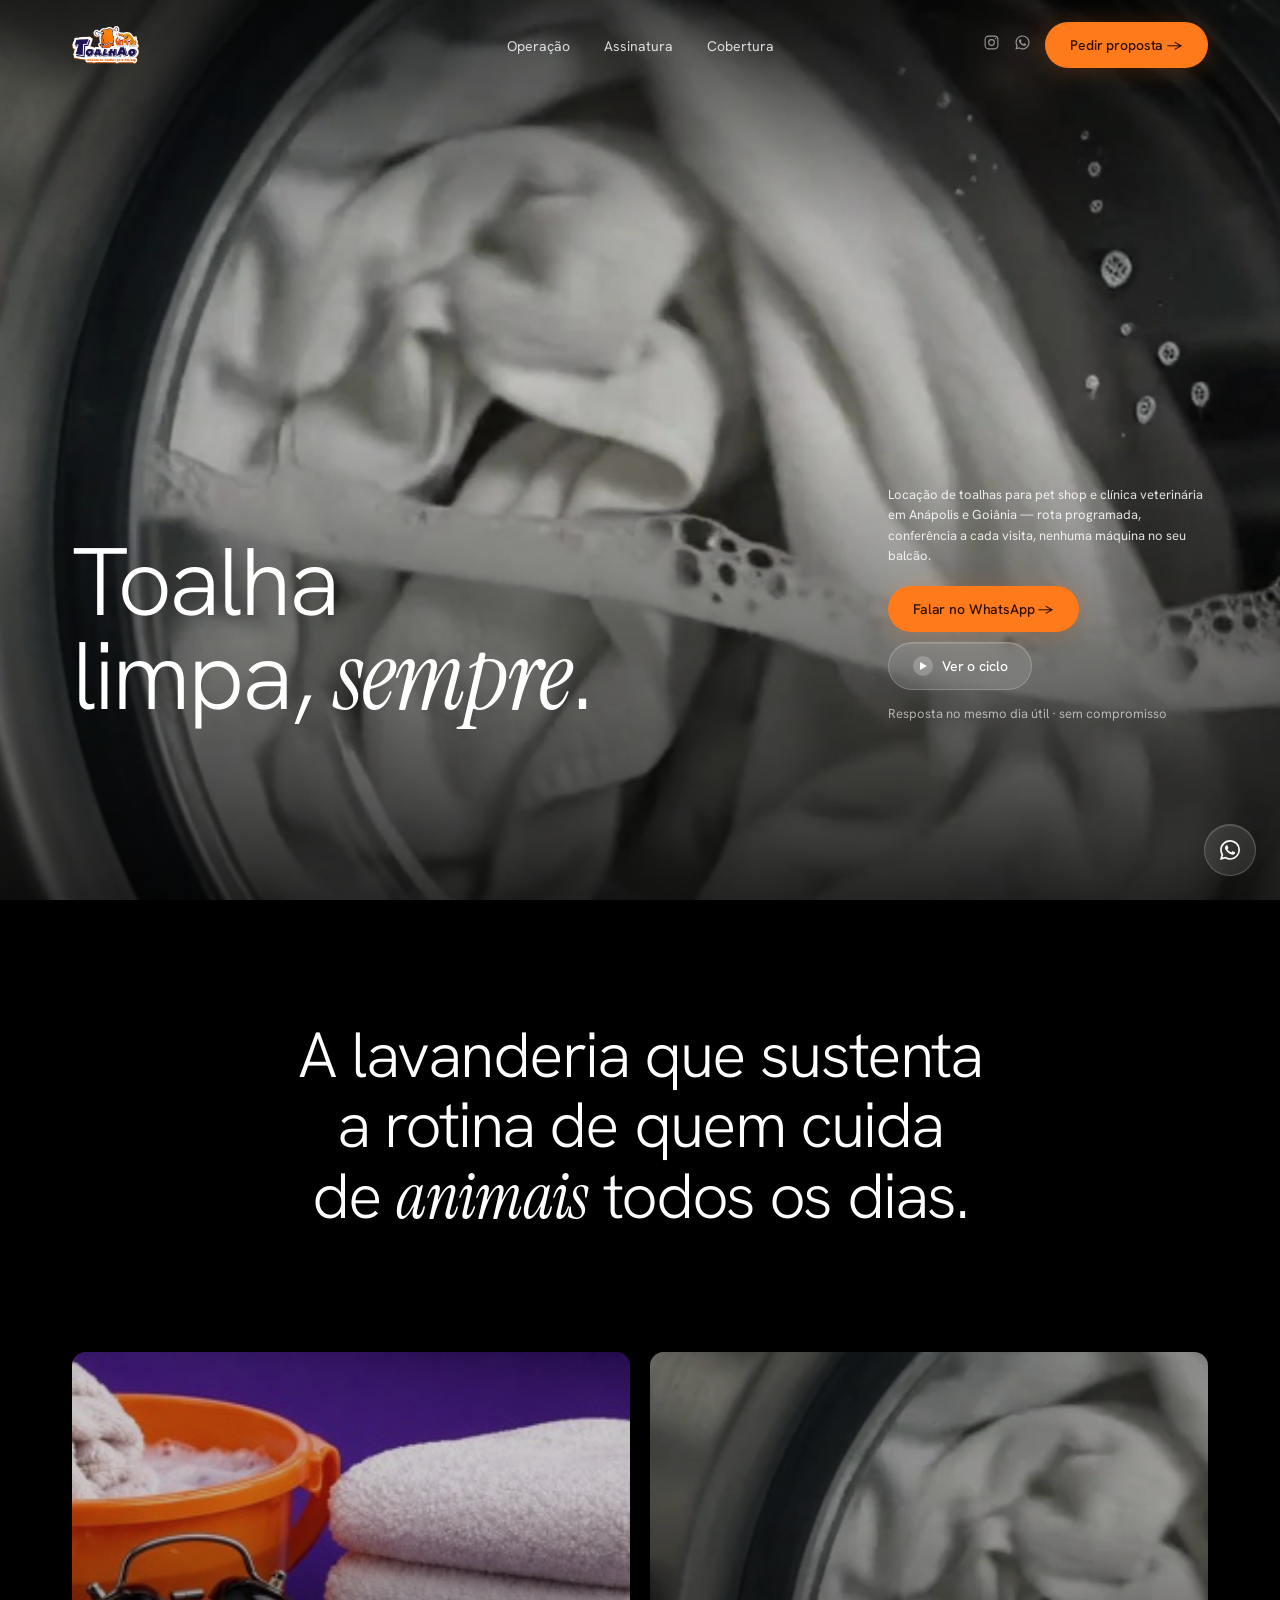
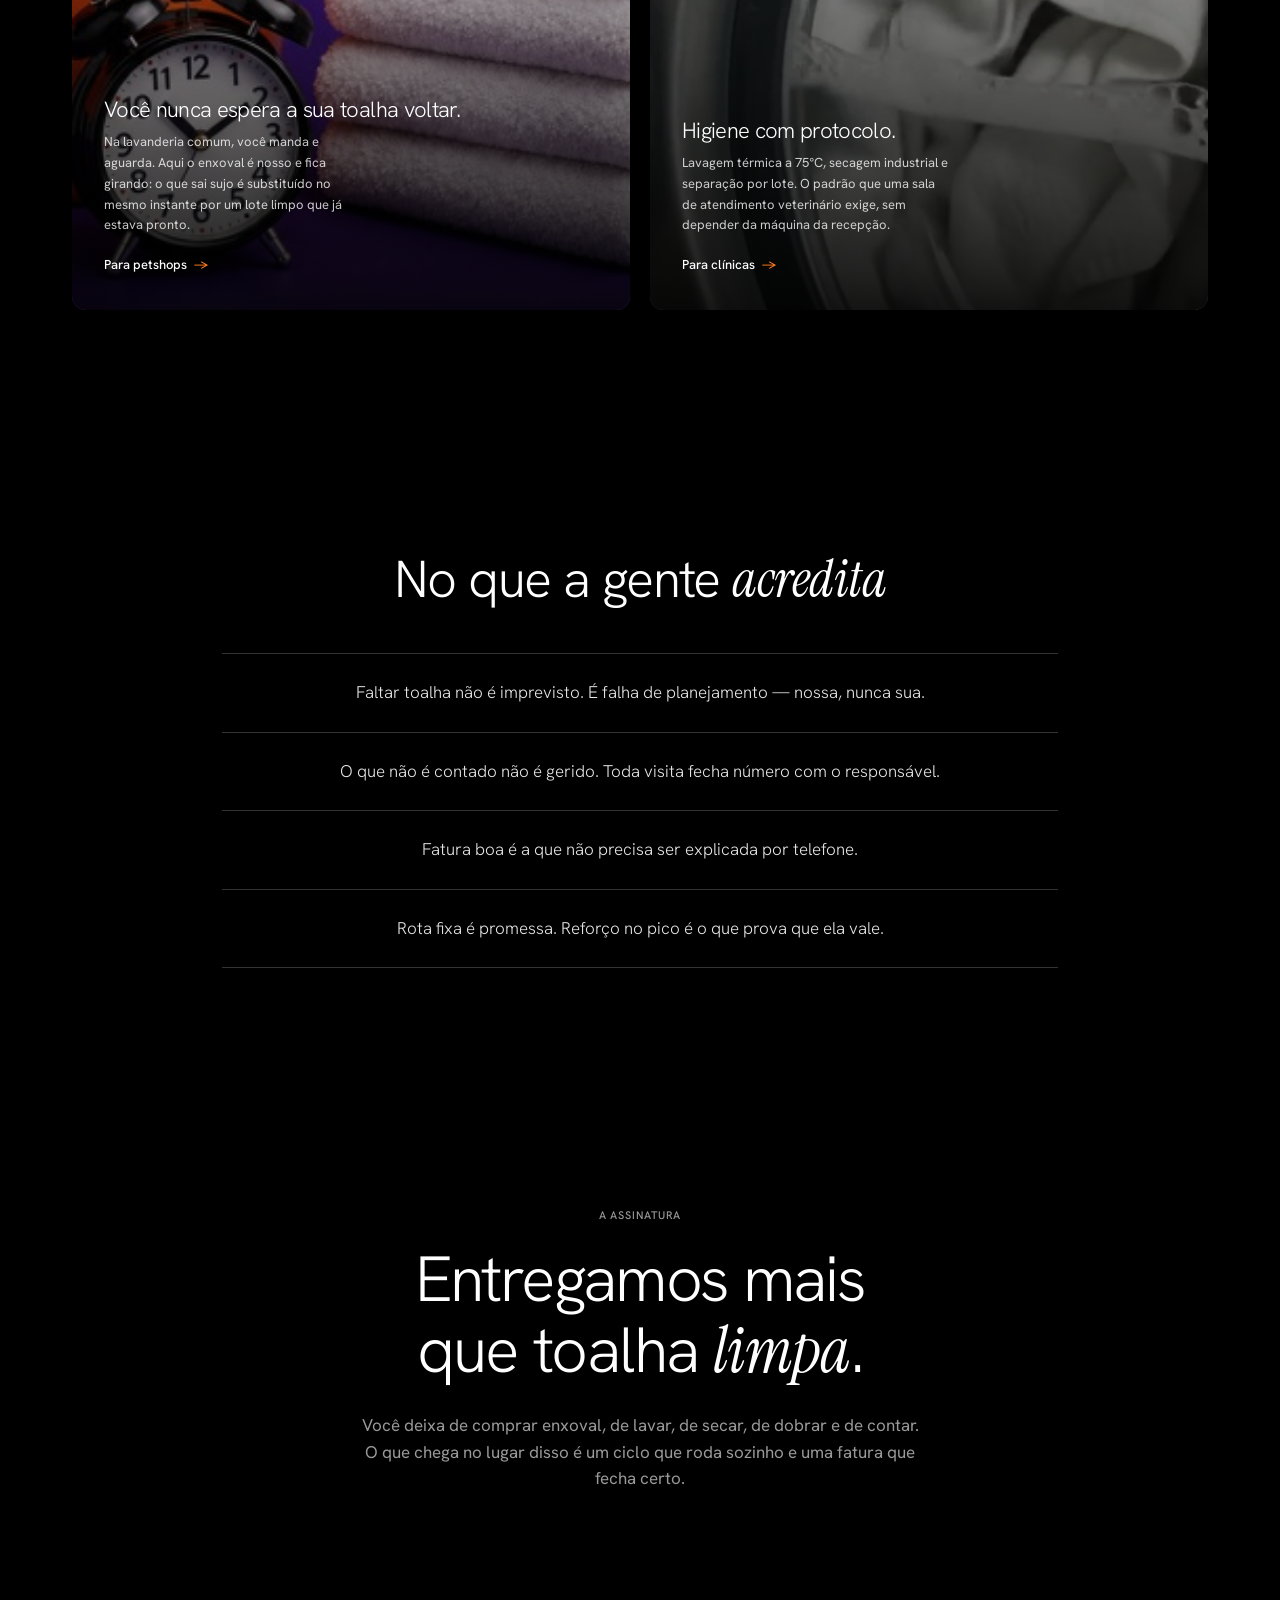
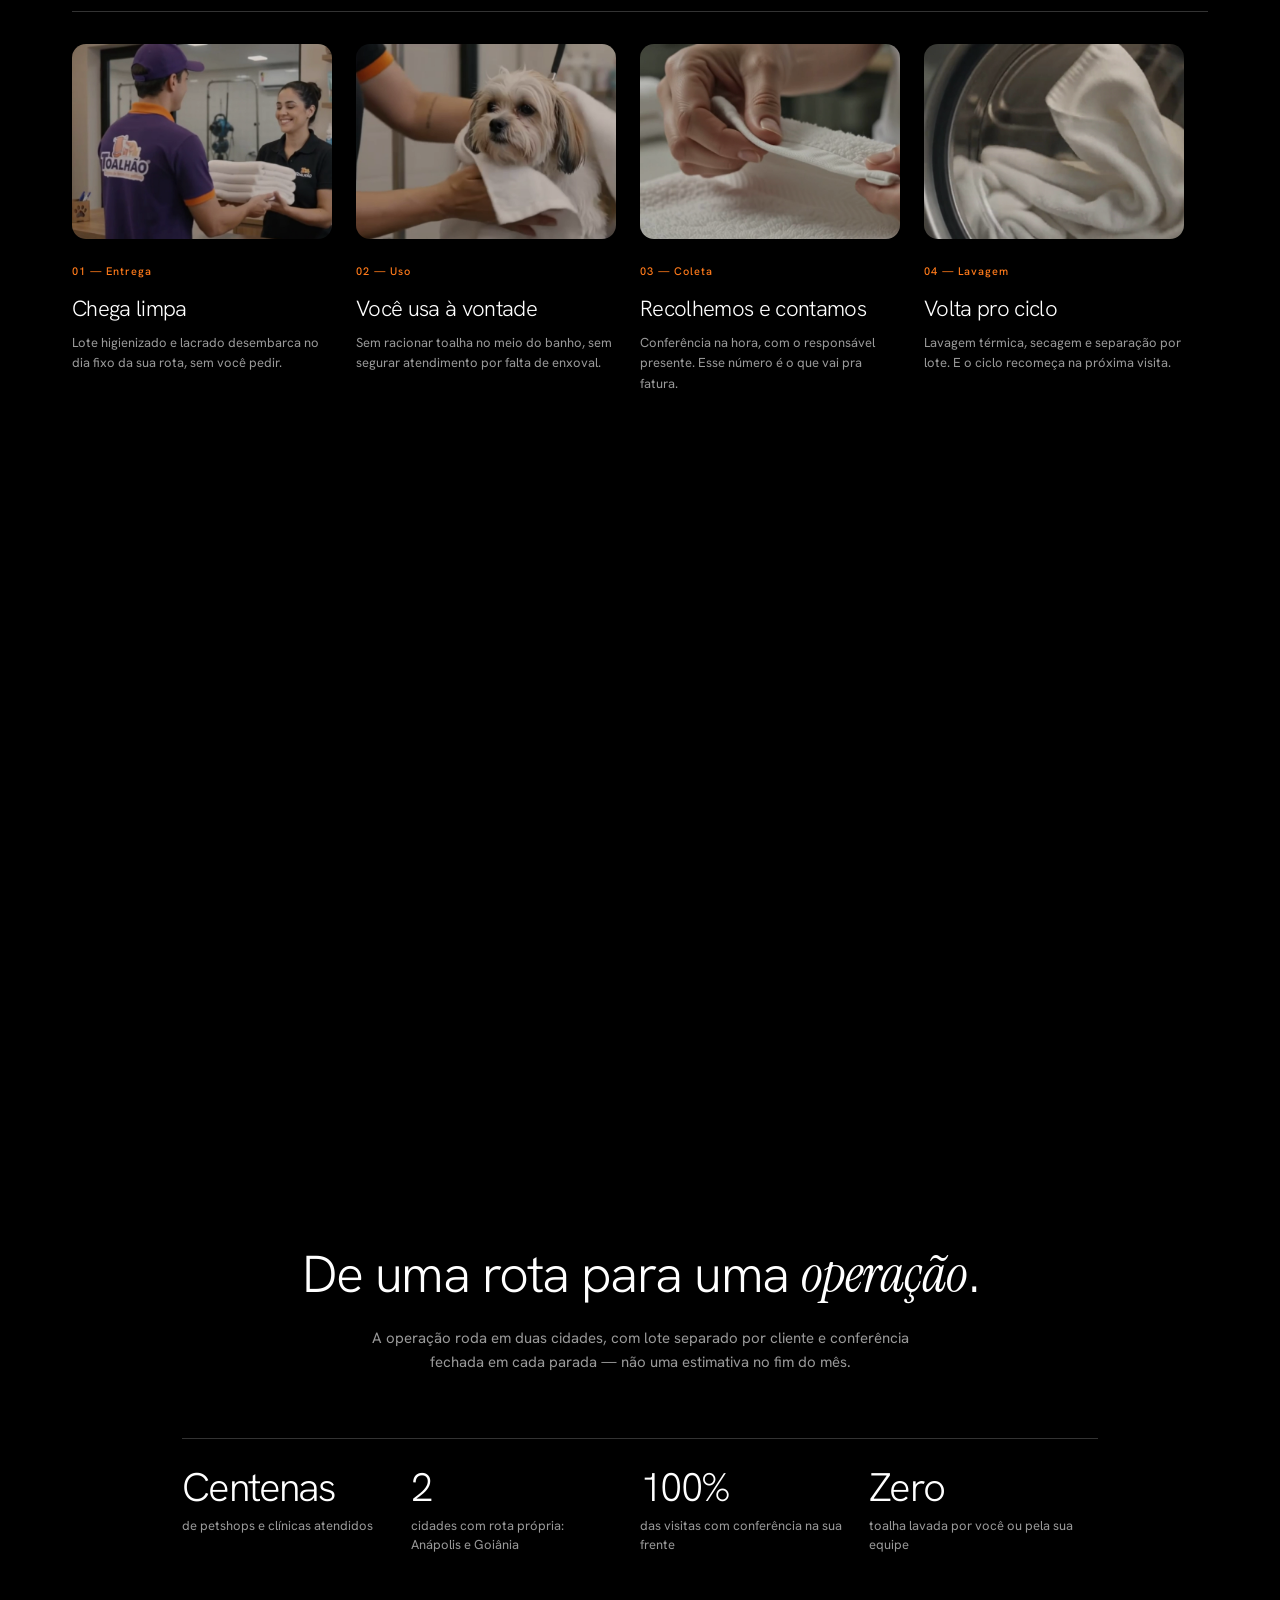
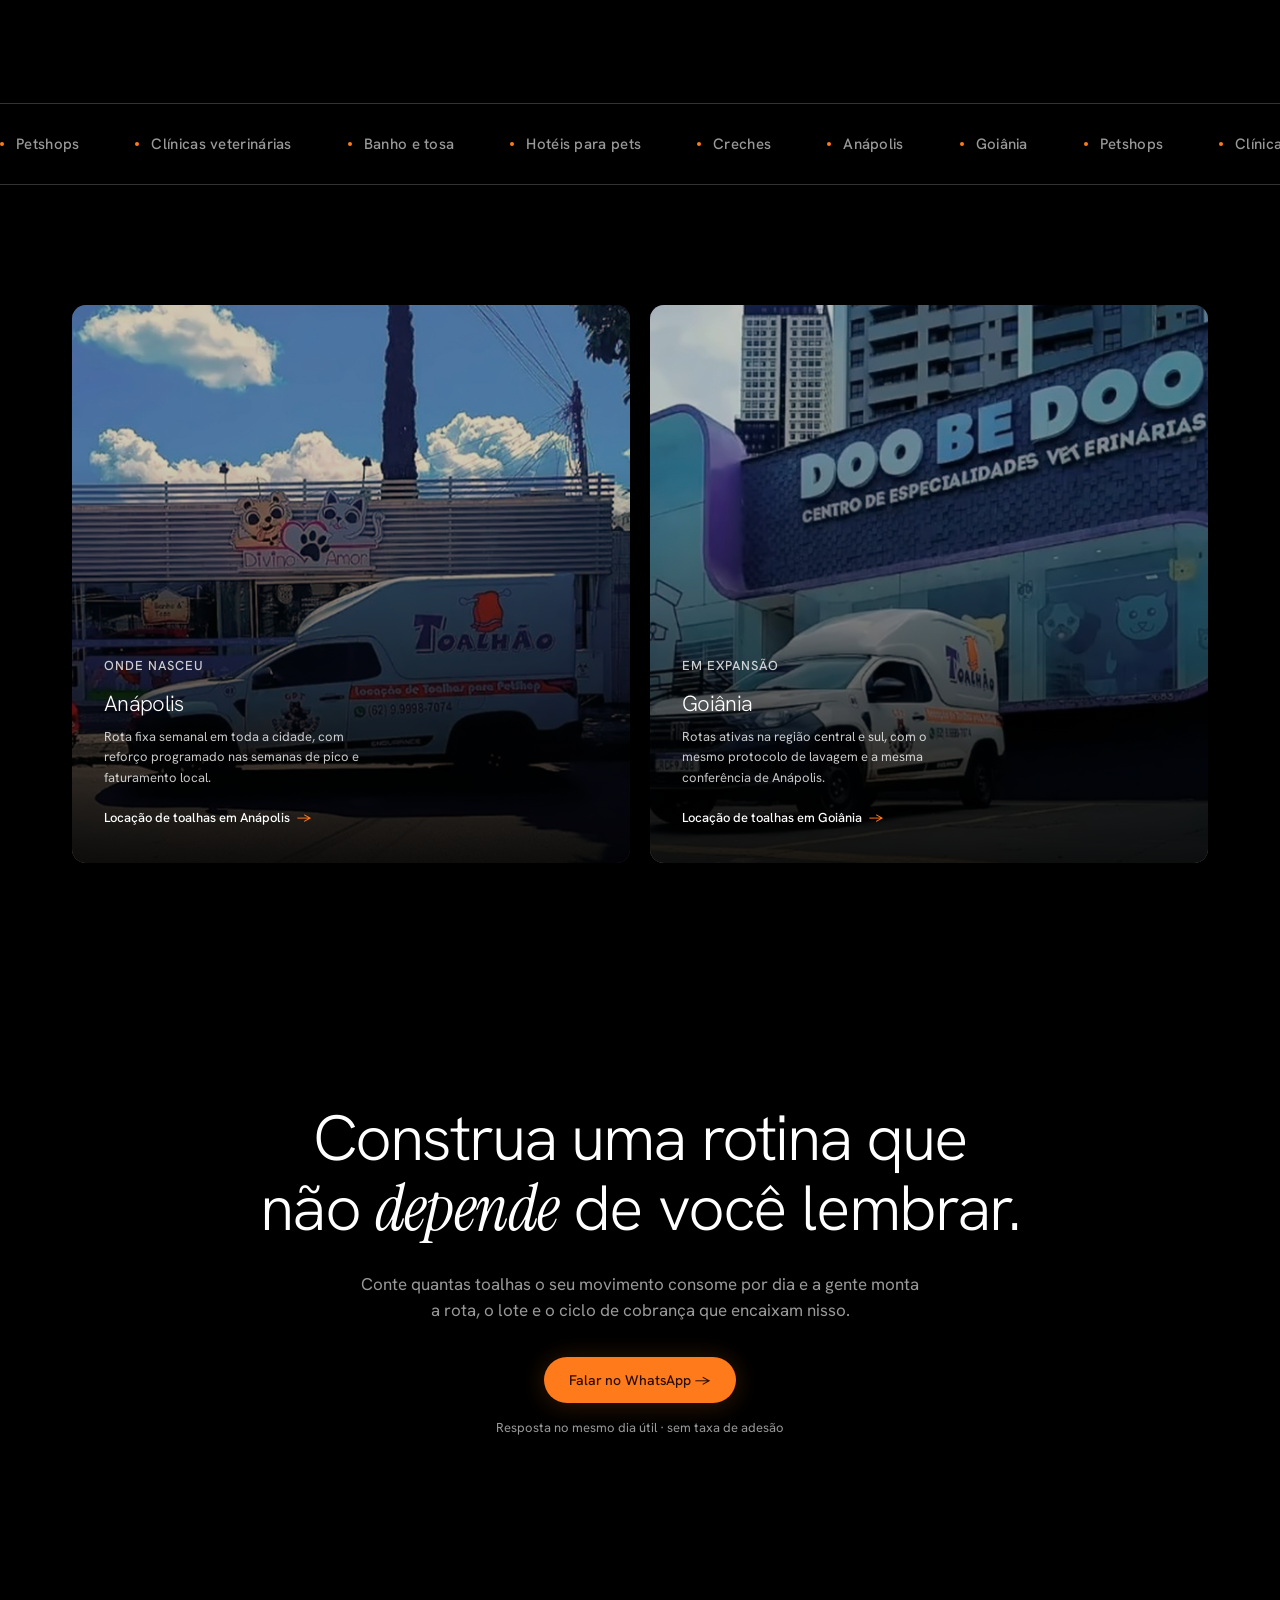
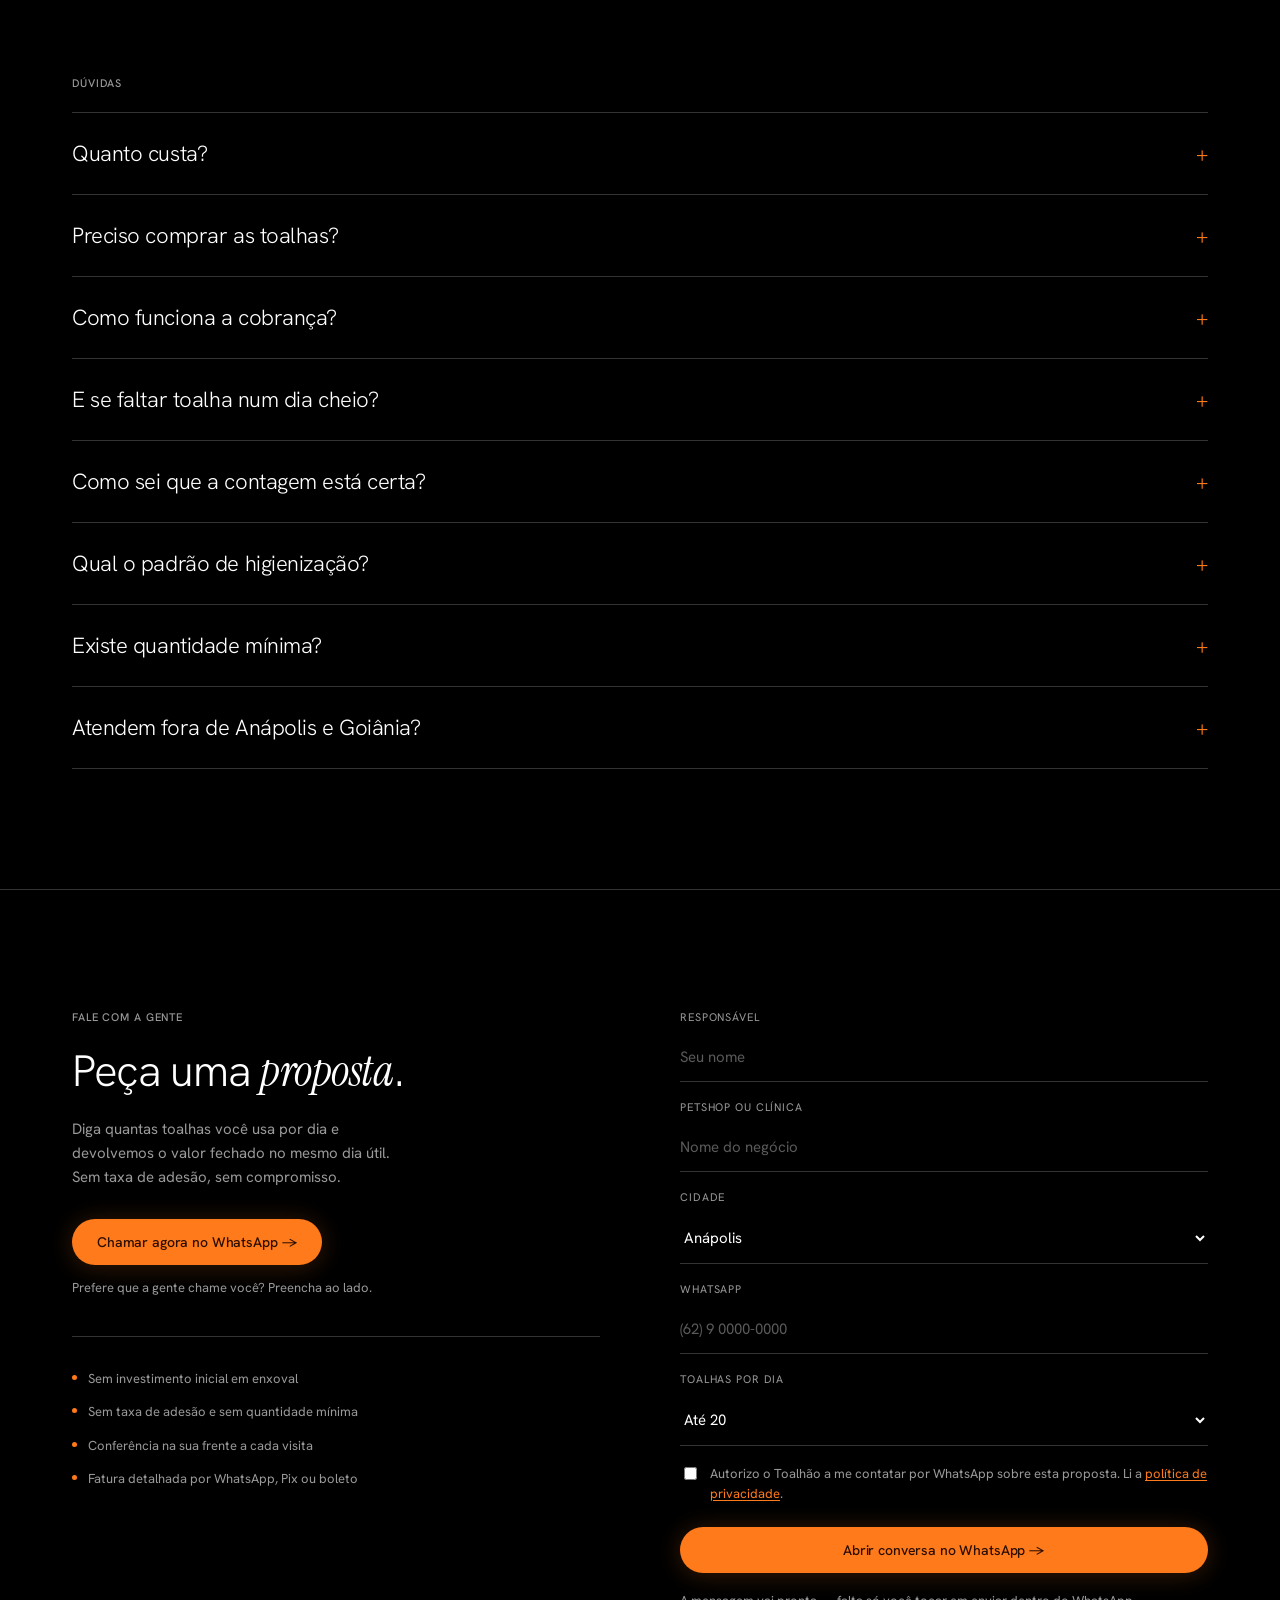
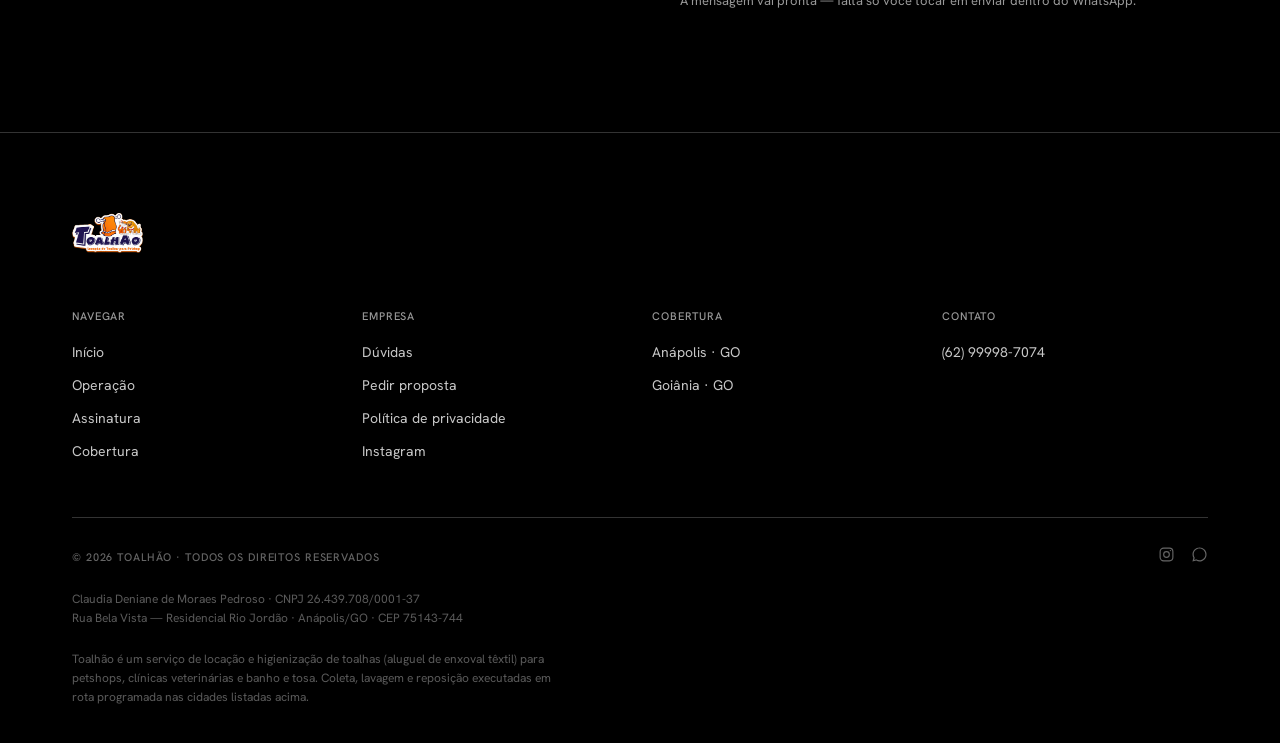
==== index.html @ ae5b0d04 "Cria a calculadora de custo de lavar toalha no próprio petshop Todo o site fala com quem já procura " ====
<!DOCTYPE html>
<html lang="pt-BR">
<head>
<meta charset="UTF-8">
<meta name="viewport" content="width=device-width, initial-scale=1, viewport-fit=cover">
<title>Locação de Toalhas para Petshop em Anápolis e Goiânia | Toalhão</title>
<meta name="description" content="Aluguel de toalhas higienizadas para petshops e clínicas veterinárias em Anápolis e Goiânia. Rota fixa, sem taxa de adesão e sem quantidade mínima.">
<link rel="canonical" href="https://www.toalhao.com/">
<meta name="robots" content="index,follow,max-image-preview:large,max-snippet:-1">
<meta name="author" content="Toalhão">

<!-- Compartilhamento (WhatsApp, Facebook, LinkedIn) -->
<meta property="og:type" content="website">
<meta property="og:site_name" content="Toalhão">
<meta property="og:locale" content="pt_BR">
<meta property="og:url" content="https://www.toalhao.com/">
<meta property="og:title" content="Locação de toalhas para petshop em Anápolis e Goiânia">
<meta property="og:description" content="Enxoval higienizado entregue em rota fixa. Sem comprar, sem lavar, sem quantidade mínima.">
<meta property="og:image" content="https://www.toalhao.com/images/og-card.jpg">
<meta property="og:image:width" content="1200">
<meta property="og:image:height" content="630">
<meta property="og:image:alt" content="Entregador do Toalhão passando um lote de toalhas limpas para a atendente de um petshop">
<meta name="twitter:card" content="summary_large_image">
<meta name="twitter:title" content="Locação de toalhas para petshop em Anápolis e Goiânia">
<meta name="twitter:description" content="Enxoval higienizado entregue em rota fixa. Sem comprar, sem lavar, sem quantidade mínima.">
<meta name="twitter:image" content="https://www.toalhao.com/images/og-card.jpg">

<!-- Ícone da aba: a toalha laranja da marca -->
<link rel="icon" href="images/favicon.ico" sizes="16x16 32x32 48x48">
<link rel="icon" href="images/favicon.svg" type="image/svg+xml">
<link rel="icon" href="images/favicon-32.png" type="image/png" sizes="32x32">
<link rel="apple-touch-icon" href="images/apple-touch-icon.png">
<meta name="theme-color" content="#000000">

<script type="application/ld+json">
{
  "@context": "https://schema.org",
  "@graph": [
    {
      "@type": "DryCleaningOrLaundry",
      "@id": "https://www.toalhao.com/#negocio",
      "name": "Toalhão",
      "legalName": "Claudia Deniane de Moraes Pedroso",
      "taxID": "26.439.708/0001-37",
      "description": "Locação de toalhas higienizadas para petshops, clínicas veterinárias e banho e tosa, com entrega e coleta em rota programada em Anápolis e Goiânia.",
      "url": "https://www.toalhao.com/",
      "logo": "https://www.toalhao.com/images/logo-badge.png",
      "image": "https://www.toalhao.com/images/og-card.jpg",
      "telephone": "+55-62-99998-7074",
      "address": {
        "@type": "PostalAddress",
        "streetAddress": "Rua Bela Vista — Residencial Rio Jordão",
        "addressLocality": "Anápolis",
        "addressRegion": "GO",
        "postalCode": "75143-744",
        "addressCountry": "BR"
      },
      "areaServed": [
        {
          "@type": "City",
          "name": "Anápolis",
          "addressRegion": "GO",
          "addressCountry": "BR"
        },
        {
          "@type": "City",
          "name": "Goiânia",
          "addressRegion": "GO",
          "addressCountry": "BR"
        }
      ],
      "sameAs": [
        "https://www.instagram.com/toalhao_toalheiro"
      ],
      "knowsLanguage": "pt-BR"
    },
    {
      "@type": "Service",
      "@id": "https://www.toalhao.com/#servico",
      "name": "Locação de toalhas para petshop e clínica veterinária",
      "alternateName": [
        "Aluguel de toalhas para pet shop",
        "Locação de enxoval para banho e tosa"
      ],
      "serviceType": "Locação e higienização de toalhas",
      "provider": {
        "@id": "https://www.toalhao.com/#negocio"
      },
      "areaServed": [
        {
          "@type": "City",
          "name": "Anápolis"
        },
        {
          "@type": "City",
          "name": "Goiânia"
        }
      ],
      "audience": {
        "@type": "BusinessAudience",
        "name": "Petshops, clínicas veterinárias, banho e tosa, hotéis e creches para pets"
      },
      "description": "O enxoval é do Toalhão. O lote limpo é entregue em rota fixa, o usado é recolhido e conferido na frente do responsável, e a lavagem é térmica a 75°C. Sem investimento em toalha, sem taxa de adesão e sem quantidade mínima."
    },
    {
      "@type": "WebPage",
      "@id": "https://www.toalhao.com/#pagina",
      "url": "https://www.toalhao.com/",
      "name": "Locação de Toalhas para Petshop em Anápolis e Goiânia | Toalhão",
      "inLanguage": "pt-BR",
      "isPartOf": {
        "@type": "WebSite",
        "@id": "https://www.toalhao.com/#site",
        "url": "https://www.toalhao.com/",
        "name": "Toalhão"
      },
      "about": {
        "@id": "https://www.toalhao.com/#servico"
      },
      "primaryImageOfPage": "https://www.toalhao.com/images/og-card.jpg"
    },
    {
      "@type": "FAQPage",
      "@id": "https://www.toalhao.com/#duvidas",
      "mainEntity": [
        {
          "@type": "Question",
          "name": "Quanto custa?",
          "acceptedAnswer": {
            "@type": "Answer",
            "text": "O preço é por toalha e varia conforme o volume e a frequência da rota — quanto maior o giro, menor o valor unitário. Não há taxa de adesão nem investimento inicial em enxoval. Mande no WhatsApp quantas toalhas você usa por dia e devolvemos o valor fechado no mesmo dia útil, sem compromisso."
          }
        },
        {
          "@type": "Question",
          "name": "Preciso comprar as toalhas?",
          "acceptedAnswer": {
            "@type": "Answer",
            "text": "Não. O enxoval é do Toalhão. Você recebe os lotes prontos e devolve os usados na visita seguinte — não há investimento inicial em toalha nem custo de reposição por desgaste."
          }
        },
        {
          "@type": "Question",
          "name": "Como funciona a cobrança?",
          "acceptedAnswer": {
            "@type": "Answer",
            "text": "A fatura chega pelo WhatsApp com o detalhamento por visita — o que entrou limpo e o que saiu sujo em cada parada — e boleto em PDF anexo. Também aceitamos Pix."
          }
        },
        {
          "@type": "Question",
          "name": "E se faltar toalha num dia cheio?",
          "acceptedAnswer": {
            "@type": "Answer",
            "text": "Você pede reforço fora do ciclo fixo pelo mesmo WhatsApp. Nas semanas de pico previsíveis — feriado, alta temporada de tosa — a gente já sobe o lote sem você precisar pedir."
          }
        },
        {
          "@type": "Question",
          "name": "Como sei que a contagem está certa?",
          "acceptedAnswer": {
            "@type": "Answer",
            "text": "A conferência é feita na sua frente, a cada visita: conta-se o que entra limpo e o que sai sujo, com o responsável presente. Esse número — não uma estimativa nossa — é o que aparece item a item na fatura."
          }
        },
        {
          "@type": "Question",
          "name": "Qual o padrão de higienização?",
          "acceptedAnswer": {
            "@type": "Answer",
            "text": "Lavagem térmica a 75°C, secagem industrial e separação por lote, sem misturar enxoval entre clientes. O processo foi montado para o risco específico de contaminação cruzada entre animais."
          }
        },
        {
          "@type": "Question",
          "name": "Existe quantidade mínima?",
          "acceptedAnswer": {
            "@type": "Answer",
            "text": "Não. A rota é dimensionada pelo seu movimento real: se você usa vinte toalhas por dia, é para vinte que ela é montada. Não há pacote mínimo para começar."
          }
        },
        {
          "@type": "Question",
          "name": "Atendem fora de Anápolis e Goiânia?",
          "acceptedAnswer": {
            "@type": "Answer",
            "text": "Hoje a rota própria cobre Anápolis e Goiânia. Para outras cidades da região, envie seus dados abaixo: avaliamos a inclusão no próximo ciclo de expansão de rota."
          }
        }
      ]
    }
  ]
}
</script>

<link rel="preconnect" href="https://fonts.googleapis.com">
<link rel="preconnect" href="https://fonts.gstatic.com" crossorigin>
<link href="https://fonts.googleapis.com/css2?family=Hanken+Grotesk:wght@300;400;500&family=Instrument+Serif:ital@1&display=swap" rel="stylesheet">
<link rel="stylesheet" href="/styles.css">
</head>
<body>

<!-- ============ HEADER ============ -->
<header id="hdr">
  <nav>
    <a class="brand" href="#top" aria-label="Toalhão, início"><img src="images/logo-badge.png" alt="Toalhão"></a>
    <ul class="nav-mid">
      <li><a href="#operacao">Operação</a></li>
      <li><a href="#assinatura">Assinatura</a></li>
      <li><a href="#cobertura">Cobertura</a></li>
    </ul>
    <div class="nav-end">
      <div class="nav-social">
        <a href="https://www.instagram.com/toalhao_toalheiro" target="_blank" rel="noopener" aria-label="Instagram">
          <svg width="17" height="17" viewBox="0 0 24 24" fill="none" stroke="currentColor" stroke-width="1.6"><rect x="3" y="3" width="18" height="18" rx="5"/><circle cx="12" cy="12" r="4"/><circle cx="17.5" cy="6.5" r="1" fill="currentColor" stroke="none"/></svg>
        </a>
        <a href="https://wa.me/5562999987074" target="_blank" rel="noopener" aria-label="WhatsApp">
          <svg width="17" height="17" viewBox="0 0 24 24" fill="currentColor"><path d="M12.04 2C6.58 2 2.13 6.45 2.13 11.91c0 1.75.46 3.39 1.26 4.81L2 22l5.4-1.42a9.87 9.87 0 0 0 4.64 1.18c5.46 0 9.9-4.45 9.9-9.91 0-2.65-1.03-5.14-2.9-7.01A9.82 9.82 0 0 0 12.04 2zm0 18.13a8.2 8.2 0 0 1-4.19-1.15l-.3-.18-3.12.82.83-3.04-.2-.31a8.19 8.19 0 0 1-1.26-4.36c0-4.54 3.7-8.24 8.26-8.24 2.2 0 4.27.86 5.83 2.42a8.18 8.18 0 0 1 2.41 5.83c0 4.55-3.7 8.21-8.25 8.21zm4.52-6.16c-.25-.12-1.47-.72-1.7-.81-.23-.08-.39-.12-.56.13-.17.25-.64.81-.78.97-.14.17-.29.19-.53.06-.25-.12-1.04-.38-1.99-1.22-.73-.66-1.23-1.46-1.37-1.71-.14-.25-.02-.38.11-.5.11-.11.25-.29.37-.43.12-.15.16-.25.25-.42.08-.17.04-.31-.02-.44-.06-.12-.56-1.35-.77-1.85-.2-.48-.41-.42-.56-.43h-.48a.93.93 0 0 0-.67.31c-.23.25-.87.85-.87 2.08 0 1.22.89 2.41 1.02 2.57.12.17 1.75 2.67 4.24 3.75.59.26 1.05.41 1.41.52.59.19 1.13.16 1.55.1.47-.07 1.47-.6 1.68-1.18.21-.58.21-1.07.15-1.18-.06-.11-.23-.17-.48-.29z"/></svg>
        </a>
      </div>
      <a class="btn btn-accent nav-cta" href="#contato">Pedir proposta →</a>
      <button class="nav-toggle" id="navToggle" aria-label="Abrir menu" aria-expanded="false">
        <svg width="18" height="18" viewBox="0 0 24 24" fill="none" stroke="currentColor" stroke-width="1.6" stroke-linecap="round"><path d="M4 8h16M4 16h16"/></svg>
      </button>
    </div>
  </nav>
  <div class="nav-sheet" id="navSheet">
    <a href="#operacao">Operação</a>
    <a href="#assinatura">Assinatura</a>
    <a href="#cobertura">Cobertura</a>
    <a href="#duvidas">Dúvidas</a>
    <a class="btn btn-accent" href="#contato">Pedir proposta →</a>
  </div>
</header>

<!-- ============ HERO ============ -->
<section class="hero" id="top">
  <!-- slots: hero (vídeo) + hero-poster (primeiro quadro) -->
  <video autoplay muted loop playsinline preload="none"
         poster="images/hero-poster.jpg" data-src="images/hero-video.mp4">
  </video>
  <div class="wrap">
    <div class="hero-row">
      <h1>Toalha limpa, <em>sempre</em>.</h1>
      <div class="hero-aside">
        <p>Locação de toalhas para pet shop e clínica veterinária em Anápolis e Goiânia — rota programada, conferência a cada visita, nenhuma máquina no seu balcão.</p>
        <div class="hero-cta">
          <a class="btn btn-accent" href="https://wa.me/5562999987074?text=Ol%C3%A1!%20Vim%20pelo%20site%20e%20quero%20saber%20quanto%20fica%20a%20assinatura%20de%20toalhas%20para%20o%20meu%20petshop." target="_blank" rel="noopener">Falar no WhatsApp →</a>
          <a class="btn btn-glass" href="#assinatura">
            <span class="play-dot"><svg width="7" height="8" viewBox="0 0 7 8" fill="currentColor"><path d="M0 0l7 4-7 4z"/></svg></span>
            Ver o ciclo
          </a>
        </div>
        <p class="hero-micro">Resposta no mesmo dia útil · sem compromisso</p>
      </div>
    </div>
  </div>
</section>

<!-- ============ STATEMENT ============ -->
<section class="statement" id="operacao">
  <div class="wrap">
    <h2>A lavanderia que sustenta a rotina de quem cuida de <em>animais</em> todos os dias.</h2>
  </div>
</section>

<!-- ============ MEDIA PAIR ============ -->
<section style="padding-top:0;">
  <div class="wrap">
    <div class="pair">
      <article class="media-card rv">
        <!-- slot: card-petshop -->
        <img loading="lazy" decoding="async" src="images/card-petshop.jpg" alt="Balde de toalhas em lavagem ao lado de um despertador e de uma pilha de toalhas limpas dobradas">
        <div class="inner">
          <h3>Você nunca espera a sua toalha voltar.</h3>
          <p>Na lavanderia comum, você manda e aguarda. Aqui o enxoval é nosso e fica girando: o que sai sujo é substituído no mesmo instante por um lote limpo que já estava pronto.</p>
          <span class="go">Para petshops <span>→</span></span>
        </div>
      </article>
      <article class="media-card rv">
        <!-- slot: card-clinica -->
        <img loading="lazy" decoding="async" src="images/card-clinica.jpg" alt="Toalhas do Toalhão em lavagem térmica na lavadora industrial">
        <div class="inner">
          <h3>Higiene com protocolo.</h3>
          <p>Lavagem térmica a 75°C, secagem industrial e separação por lote. O padrão que uma sala de atendimento veterinário exige, sem depender da máquina da recepção.</p>
          <span class="go">Para clínicas <span>→</span></span>
        </div>
      </article>
    </div>
  </div>
</section>

<!-- ============ BELIEFS ============ -->
<section class="beliefs">
  <div class="wrap">
    <h2>No que a gente <em>acredita</em></h2>
    <ul class="rv-group">
      <li class="rv">Faltar toalha não é imprevisto. É falha de planejamento — nossa, nunca sua.</li>
      <li class="rv">O que não é contado não é gerido. Toda visita fecha número com o responsável.</li>
      <li class="rv">Fatura boa é a que não precisa ser explicada por telefone.</li>
      <li class="rv">Rota fixa é promessa. Reforço no pico é o que prova que ela vale.</li>
    </ul>
  </div>
</section>

<!-- ============ VALUE DELIVERY ============ -->
<section class="statement" id="assinatura">
  <div class="wrap">
    <p class="label" style="margin-bottom:22px;">A assinatura</p>
    <h2>Entregamos mais que toalha <em>limpa</em>.</h2>
    <p class="sub">Você deixa de comprar enxoval, de lavar, de secar, de dobrar e de contar. O que chega no lugar disso é um ciclo que roda sozinho e uma fatura que fecha certo.</p>
  </div>
</section>

<section style="padding-top:0;">
  <div class="wrap">
    <div class="steps">
      <div class="step rv"><!-- slot: passo-entrega --><img class="step-img" src="images/passo-entrega.jpg" alt="Entregador do Toalhão passando o lote de toalhas limpas para a atendente do petshop" loading="lazy"><span class="n">01 — Entrega</span><h3>Chega limpa</h3><p>Lote higienizado e lacrado desembarca no dia fixo da sua rota, sem você pedir.</p></div>
      <div class="step rv"><!-- slot: passo-uso --><img class="step-img" src="images/passo-uso.jpg" alt="Cão sendo secado com toalha do Toalhão no banho e tosa" loading="lazy"><span class="n">02 — Uso</span><h3>Você usa à vontade</h3><p>Sem racionar toalha no meio do banho, sem segurar atendimento por falta de enxoval.</p></div>
      <div class="step rv"><!-- slot: passo-coleta --><img class="step-img" src="images/passo-coleta.jpg" alt="Conferência de uma toalha, peça a peça, na coleta" loading="lazy"><span class="n">03 — Coleta</span><h3>Recolhemos e contamos</h3><p>Conferência na hora, com o responsável presente. Esse número é o que vai pra fatura.</p></div>
      <div class="step rv"><!-- slot: passo-ciclo --><img class="step-img" src="images/passo-ciclo.jpg" alt="Toalha saindo da lavadora industrial após a lavagem térmica" loading="lazy"><span class="n">04 — Lavagem</span><h3>Volta pro ciclo</h3><p>Lavagem térmica, secagem e separação por lote. E o ciclo recomeça na próxima visita.</p></div>
    </div>
  </div>
</section>

<!-- ============ QUOTES ============ -->
<section>
  <div class="wrap">
    <div class="quotes">
      <!--
        Aqui ficavam dois depoimentos assinados por pessoas que não existem.
        Foram trocados por compromissos, que dizem a mesma coisa sem atribuir
        fala a ninguém. Quando houver depoimento real e autorizado, este bloco
        volta no lugar de um dos cards abaixo:

        <article class="quote-card rv">
          <blockquote>"Fala do cliente, entre aspas."</blockquote>
          <div class="quote-meta">
            <div class="quote-avatar">XX</div>
            <div>
              <b>Nome de quem autorizou</b>
              <span>Negócio · Cidade · cliente desde ANO</span>
            </div>
          </div>
        </article>
      -->
      <article class="quote-card rv">
        <blockquote>Semana de pico, feriado, campanha de vacinação: a rota ganha entrega extra. Você não vai racionar toalha no meio de um banho.</blockquote>
        <span class="quote-tag">Compromisso · Abastecimento</span>
      </article>
      <article class="quote-card rv">
        <blockquote>A contagem fecha na sua frente, a cada parada. O número que você viu é o que chega na fatura, item a item — sem estimativa e sem conta para conferir depois.</blockquote>
        <span class="quote-tag">Compromisso · Conferência</span>
      </article>
    </div>
    <div class="inline-cta rv">
      <div>
        <b>Quer saber quanto fica no seu volume?</b>
        <span>Diga quantas toalhas você usa por dia e a proposta sai no mesmo dia útil.</span>
      </div>
      <a class="btn btn-accent" href="https://wa.me/5562999987074?text=Ol%C3%A1!%20Vim%20pelo%20site.%20Gostaria%20de%20saber%20o%20valor%20da%20assinatura%20de%20toalhas%20para%20o%20meu%20volume." target="_blank" rel="noopener">Pedir valor no WhatsApp →</a>
    </div>
  </div>
</section>

<!-- ============ METRICS ============ -->
<section class="metrics">
  <div class="wrap">
    <h2>De uma rota para uma <em>operação</em>.</h2>
    <p class="sub">A operação roda em duas cidades, com lote separado por cliente e conferência fechada em cada parada — não uma estimativa no fim do mês.</p>
    <div class="metric-grid">
      <div class="metric rv"><b>Centenas</b><span>de petshops e clínicas atendidos</span></div>
      <div class="metric rv"><b>2</b><span>cidades com rota própria: Anápolis e Goiânia</span></div>
      <div class="metric rv"><b>100%</b><span>das visitas com conferência na sua frente</span></div>
      <div class="metric rv"><b>Zero</b><span>toalha lavada por você ou pela sua equipe</span></div>
    </div>
  </div>
</section>

<!-- ============ STRIP ============ -->
<div class="strip">
  <div class="strip-track">
    <span class="strip-item">Petshops</span>
    <span class="strip-item">Clínicas veterinárias</span>
    <span class="strip-item">Banho e tosa</span>
    <span class="strip-item">Hotéis para pets</span>
    <span class="strip-item">Creches</span>
    <span class="strip-item">Anápolis</span>
    <span class="strip-item">Goiânia</span>
    <span class="strip-item" aria-hidden="true">Petshops</span>
    <span class="strip-item" aria-hidden="true">Clínicas veterinárias</span>
    <span class="strip-item" aria-hidden="true">Banho e tosa</span>
    <span class="strip-item" aria-hidden="true">Hotéis para pets</span>
    <span class="strip-item" aria-hidden="true">Creches</span>
    <span class="strip-item" aria-hidden="true">Anápolis</span>
    <span class="strip-item" aria-hidden="true">Goiânia</span>
  </div>
</div>

<!-- ============ COVERAGE ============ -->
<section id="cobertura">
  <div class="wrap">
    <div class="pair">
      <article class="media-card rv">
        <!-- slot: cobertura-anapolis -->
        <img loading="lazy" decoding="async" src="images/cobertura-anapolis.jpg" alt="Veículo do Toalhão em atendimento na porta de um petshop em Anápolis">
        <div class="inner">
          <p class="label" style="margin-bottom:14px;">Onde nasceu</p>
          <h3>Anápolis</h3>
          <p>Rota fixa semanal em toda a cidade, com reforço programado nas semanas de pico e faturamento local.</p>
          <a class="go" href="/anapolis/">Locação de toalhas em Anápolis <span>→</span></a>
        </div>
      </article>
      <article class="media-card rv">
        <!-- slot: cobertura-goiania -->
        <img loading="lazy" decoding="async" src="images/cobertura-goiania.jpg" alt="Veículo do Toalhão em atendimento na porta de um centro veterinário em Goiânia">
        <div class="inner">
          <p class="label" style="margin-bottom:14px;">Em expansão</p>
          <h3>Goiânia</h3>
          <p>Rotas ativas na região central e sul, com o mesmo protocolo de lavagem e a mesma conferência de Anápolis.</p>
          <a class="go" href="/goiania/">Locação de toalhas em Goiânia <span>→</span></a>
        </div>
      </article>
    </div>
  </div>
</section>

<!-- ============ CLOSING STATEMENT ============ -->
<section class="statement">
  <div class="wrap">
    <h2>Construa uma rotina que não <em>depende</em> de você lembrar.</h2>
    <p class="sub">Conte quantas toalhas o seu movimento consome por dia e a gente monta a rota, o lote e o ciclo de cobrança que encaixam nisso.</p>
    <a class="btn btn-accent" href="https://wa.me/5562999987074?text=Ol%C3%A1!%20Vim%20pelo%20site.%20Quero%20montar%20a%20assinatura%20de%20toalhas%20para%20o%20meu%20movimento." target="_blank" rel="noopener">Falar no WhatsApp →</a>
    <p class="closing-micro">Resposta no mesmo dia útil · sem taxa de adesão</p>
  </div>
</section>

<!--
  TERMOS COMERCIAIS — confirmados pelo dono em 27/08/2026
  ------------------------------------------------------
  Confirmados como verdadeiros:
    - não há taxa de adesão
    - proposta respondida no mesmo dia útil
    - lavagem térmica a 75°C

  Corrigidos porque eu tinha escrito errado:
    - a cobrança NÃO tem ciclo semanal/quinzenal/mensal à escolha;
      a resposta do FAQ agora fala só da fatura e das formas de pagamento
    - NÃO existe quantidade mínima; a resposta foi invertida

  Removidos antes por não terem origem nenhuma: os dois depoimentos
  assinados, os números 320+ e 9 rotas, e Aparecida de Goiânia como cidade
  atendida.
-->

<!-- ============ FAQ ============ -->
<section id="duvidas">
  <div class="wrap">
    <p class="label" style="margin-bottom:22px;">Dúvidas</p>
    <div class="faq">
      <div class="faq-item"><button class="faq-q">Quanto custa?<span class="pm">+</span></button><div class="faq-a"><p>O preço é por toalha e varia conforme o volume e a frequência da rota — quanto maior o giro, menor o valor unitário. Não há taxa de adesão nem investimento inicial em enxoval. Mande no WhatsApp quantas toalhas você usa por dia e devolvemos o valor fechado no mesmo dia útil, sem compromisso. Se quiser comparar antes, dá para <a href="/quanto-custa-lavar-toalha/">calcular quanto você gasta hoje lavando por conta própria</a>.</p></div></div>
      <div class="faq-item"><button class="faq-q">Preciso comprar as toalhas?<span class="pm">+</span></button><div class="faq-a"><p>Não. O enxoval é do Toalhão. Você recebe os lotes prontos e devolve os usados na visita seguinte — não há investimento inicial em toalha nem custo de reposição por desgaste.</p></div></div>
      <div class="faq-item"><button class="faq-q">Como funciona a cobrança?<span class="pm">+</span></button><div class="faq-a"><p>A fatura chega pelo WhatsApp com o detalhamento por visita — o que entrou limpo e o que saiu sujo em cada parada — e boleto em PDF anexo. Também aceitamos Pix.</p></div></div>
      <div class="faq-item"><button class="faq-q">E se faltar toalha num dia cheio?<span class="pm">+</span></button><div class="faq-a"><p>Você pede reforço fora do ciclo fixo pelo mesmo WhatsApp. Nas semanas de pico previsíveis — feriado, alta temporada de tosa — a gente já sobe o lote sem você precisar pedir.</p></div></div>
      <div class="faq-item"><button class="faq-q">Como sei que a contagem está certa?<span class="pm">+</span></button><div class="faq-a"><p>A conferência é feita na sua frente, a cada visita: conta-se o que entra limpo e o que sai sujo, com o responsável presente. Esse número — não uma estimativa nossa — é o que aparece item a item na fatura.</p></div></div>
      <div class="faq-item"><button class="faq-q">Qual o padrão de higienização?<span class="pm">+</span></button><div class="faq-a"><p>Lavagem térmica a 75°C, secagem industrial e separação por lote, sem misturar enxoval entre clientes. O processo foi montado para o risco específico de contaminação cruzada entre animais.</p></div></div>
      <div class="faq-item"><button class="faq-q">Existe quantidade mínima?<span class="pm">+</span></button><div class="faq-a"><p>Não. A rota é dimensionada pelo seu movimento real: se você usa vinte toalhas por dia, é para vinte que ela é montada. Não há pacote mínimo para começar.</p></div></div>
      <div class="faq-item"><button class="faq-q">Atendem fora de Anápolis e Goiânia?<span class="pm">+</span></button><div class="faq-a"><p>A locação de toalhas para pet shop do Toalhão tem rota própria em Anápolis e Goiânia. Para outras cidades da região, envie seus dados abaixo: avaliamos a inclusão no próximo ciclo de expansão de rota.</p></div></div>
    </div>
  </div>
</section>

<!-- ============ CONTACT ============ -->
<section class="contact" id="contato">
  <div class="wrap contact-grid">
    <div>
      <p class="label" style="margin-bottom:22px;">Fale com a gente</p>
      <h2>Peça uma <em>proposta</em>.</h2>
      <p class="sub">Diga quantas toalhas você usa por dia e devolvemos o valor fechado no mesmo dia útil. Sem taxa de adesão, sem compromisso.</p>

      <a class="btn btn-accent contact-wa" href="https://wa.me/5562999987074?text=Ol%C3%A1!%20Vim%20pelo%20site%20e%20quero%20uma%20proposta%20da%20assinatura%20de%20toalhas." target="_blank" rel="noopener">Chamar agora no WhatsApp →</a>
      <p class="contact-alt">Prefere que a gente chame você? Preencha ao lado.</p>

      <ul class="contact-trust">
        <li>Sem investimento inicial em enxoval</li>
        <li>Sem taxa de adesão e sem quantidade mínima</li>
        <li>Conferência na sua frente a cada visita</li>
        <li>Fatura detalhada por WhatsApp, Pix ou boleto</li>
      </ul>
    </div>
    <form id="leadForm">
      <div class="field"><label for="nome">Responsável</label><input id="nome" name="nome" autocomplete="name" required placeholder="Seu nome"></div>
      <div class="field"><label for="negocio">Petshop ou clínica</label><input id="negocio" name="negocio" autocomplete="organization" required placeholder="Nome do negócio"></div>
      <div class="field"><label for="cidade">Cidade</label>
        <select id="cidade" name="cidade">
          <option>Anápolis</option>
          <option>Goiânia</option>
          <option>Outra cidade</option>
        </select>
      </div>
      <div class="field"><label for="whats">WhatsApp</label><input id="whats" name="whats" type="tel" inputmode="tel" autocomplete="tel" required placeholder="(62) 9 0000-0000"></div>
      <div class="field"><label for="volume">Toalhas por dia</label>
        <select id="volume" name="volume">
          <option value="até 20">Até 20</option>
          <option value="entre 21 e 50">21 a 50</option>
          <option value="entre 51 e 100">51 a 100</option>
          <option value="mais de 100">Mais de 100</option>
        </select>
      </div>
      <label class="consent"><input type="checkbox" id="consent" required><span>Autorizo o Toalhão a me contatar por WhatsApp sobre esta proposta. Li a <a href="privacidade.html" target="_blank" rel="noopener">política de privacidade</a>.</span></label>
      <button type="submit" class="btn btn-accent">Abrir conversa no WhatsApp →</button>
      <p class="form-note" id="formNote" aria-live="polite">A mensagem vai pronta — falta só você tocar em enviar dentro do WhatsApp.</p>
      <div id="formOut"></div>
    </form>
  </div>
</section>

<!-- ============ FOOTER ============ -->
<footer>
  <div class="wrap">
    <div class="foot-brand"><img src="images/logo-badge.png" alt="Toalhão"></div>
    <div class="foot-grid">
      <div class="foot-col">
        <h4>Navegar</h4>
        <ul>
          <li><a href="#top">Início</a></li>
          <li><a href="#operacao">Operação</a></li>
          <li><a href="#assinatura">Assinatura</a></li>
          <li><a href="#cobertura">Cobertura</a></li>
        </ul>
      </div>
      <div class="foot-col">
        <h4>Empresa</h4>
        <ul>
          <li><a href="#duvidas">Dúvidas</a></li>
          <li><a href="#contato">Pedir proposta</a></li>
          <li><a href="privacidade.html">Política de privacidade</a></li>
          <li><a href="https://www.instagram.com/toalhao_toalheiro" target="_blank" rel="noopener">Instagram</a></li>
        </ul>
      </div>
      <div class="foot-col">
        <h4>Cobertura</h4>
        <ul>
          <li><a href="/anapolis/">Anápolis · GO</a></li>
          <li><a href="/goiania/">Goiânia · GO</a></li>
        </ul>
      </div>
      <div class="foot-col">
        <h4>Contato</h4>
        <ul>
          <li><a href="https://wa.me/5562999987074" target="_blank" rel="noopener">(62) 99998-7074</a></li>
        </ul>
      </div>
    </div>
    <div class="foot-bottom">
      <span class="label">© 2026 Toalhão · Todos os direitos reservados</span>
      <div class="foot-social">
        <a href="https://www.instagram.com/toalhao_toalheiro" target="_blank" rel="noopener" aria-label="Instagram">
          <svg width="17" height="17" viewBox="0 0 24 24" fill="none" stroke="currentColor" stroke-width="1.6"><rect x="3" y="3" width="18" height="18" rx="5"/><circle cx="12" cy="12" r="4"/><circle cx="17.5" cy="6.5" r="1" fill="currentColor" stroke="none"/></svg>
        </a>
        <a href="https://wa.me/5562999987074" target="_blank" rel="noopener" aria-label="WhatsApp">
          <svg width="17" height="17" viewBox="0 0 24 24" fill="currentColor"><path d="M12.04 2C6.58 2 2.13 6.45 2.13 11.91c0 1.75.46 3.39 1.26 4.81L2 22l5.4-1.42a9.87 9.87 0 0 0 4.64 1.18c5.46 0 9.9-4.45 9.9-9.91 0-2.65-1.03-5.14-2.9-7.01A9.82 9.82 0 0 0 12.04 2zm0 18.13a8.2 8.2 0 0 1-4.19-1.15l-.3-.18-3.12.82.83-3.04-.2-.31a8.19 8.19 0 0 1-1.26-4.36c0-4.54 3.7-8.24 8.26-8.24 2.2 0 4.27.86 5.83 2.42a8.18 8.18 0 0 1 2.41 5.83c0 4.55-3.7 8.21-8.25 8.21z"/></svg>
        </a>
      </div>
    </div>
    <p class="foot-legal foot-id">
      Claudia Deniane de Moraes Pedroso · CNPJ 26.439.708/0001-37<br>
      Rua Bela Vista — Residencial Rio Jordão · Anápolis/GO · CEP 75143-744
    </p>
    <p class="foot-legal">Toalhão é um serviço de locação e higienização de toalhas (aluguel de enxoval têxtil) para petshops, clínicas veterinárias e banho e tosa. Coleta, lavagem e reposição executadas em rota programada nas cidades listadas acima.</p>
  </div>
</footer>

<a class="fab" href="https://wa.me/5562999987074" target="_blank" rel="noopener" aria-label="Falar no WhatsApp">
  <svg width="24" height="24" viewBox="0 0 24 24" fill="currentColor"><path d="M12.04 2C6.58 2 2.13 6.45 2.13 11.91c0 1.75.46 3.39 1.26 4.81L2 22l5.4-1.42a9.87 9.87 0 0 0 4.64 1.18c5.46 0 9.9-4.45 9.9-9.91 0-2.65-1.03-5.14-2.9-7.01A9.82 9.82 0 0 0 12.04 2zm0 18.13a8.2 8.2 0 0 1-4.19-1.15l-.3-.18-3.12.82.83-3.04-.2-.31a8.19 8.19 0 0 1-1.26-4.36c0-4.54 3.7-8.24 8.26-8.24 2.2 0 4.27.86 5.83 2.42a8.18 8.18 0 0 1 2.41 5.83c0 4.55-3.7 8.21-8.25 8.21zm4.52-6.16c-.25-.12-1.47-.72-1.7-.81-.23-.08-.39-.12-.56.13-.17.25-.64.81-.78.97-.14.17-.29.19-.53.06-.25-.12-1.04-.38-1.99-1.22-.73-.66-1.23-1.46-1.37-1.71-.14-.25-.02-.38.11-.5.11-.11.25-.29.37-.43.12-.15.16-.25.25-.42.08-.17.04-.31-.02-.44-.06-.12-.56-1.35-.77-1.85-.2-.48-.41-.42-.56-.43h-.48a.93.93 0 0 0-.67.31c-.23.25-.87.85-.87 2.08 0 1.22.89 2.41 1.02 2.57.12.17 1.75 2.67 4.24 3.75.59.26 1.05.41 1.41.52.59.19 1.13.16 1.55.1.47-.07 1.47-.6 1.68-1.18.21-.58.21-1.07.15-1.18-.06-.11-.23-.17-.48-.29z"/></svg>
</a>

<script>
  /* header solidifies on scroll */
  (function(){
    var h = document.getElementById('hdr');
    function s(){ h.classList.toggle('solid', window.scrollY > 20); }
    window.addEventListener('scroll', s, {passive:true}); s();
  })();

  /* mobile sheet */
  (function(){
    var t = document.getElementById('navToggle'), s = document.getElementById('navSheet');
    if(!t || !s) return;
    t.addEventListener('click', function(){
      var open = s.classList.toggle('open');
      t.setAttribute('aria-expanded', String(open));
    });
    s.querySelectorAll('a').forEach(function(a){
      a.addEventListener('click', function(){
        s.classList.remove('open');
        t.setAttribute('aria-expanded','false');
      });
    });
  })();

  /* scroll reveal */
  (function(){
    var els = document.querySelectorAll('.rv, .statement h2, .statement p.sub, .beliefs h2, .metrics h2, .metrics p.sub, .contact h2, .contact p.sub, .faq-item');
    els.forEach(function(e){ e.classList.add('rv'); });
    if(!('IntersectionObserver' in window)){
      els.forEach(function(e){ e.classList.add('in'); }); return;
    }
    var io = new IntersectionObserver(function(entries){
      entries.forEach(function(en){
        if(en.isIntersecting){ en.target.classList.add('in'); io.unobserve(en.target); }
      });
    }, {threshold:.06, rootMargin:'0px 0px -40px 0px'});
    els.forEach(function(e){ io.observe(e); });
  })();

  /* FAQ accordion */
  document.querySelectorAll('.faq-item').forEach(function(item, i){
    var q = item.querySelector('.faq-q'), a = item.querySelector('.faq-a');
    a.id = 'faq-' + i;
    q.setAttribute('aria-expanded','false');
    q.setAttribute('aria-controls', a.id);
    q.addEventListener('click', function(){
      var open = item.classList.contains('open');
      document.querySelectorAll('.faq-item.open').forEach(function(o){
        o.classList.remove('open');
        o.querySelector('.faq-a').style.maxHeight = null;
        o.querySelector('.faq-q').setAttribute('aria-expanded','false');
      });
      if(!open){
        item.classList.add('open');
        a.style.maxHeight = a.scrollHeight + 'px';
        q.setAttribute('aria-expanded','true');
      }
    });
  });

  /* Vídeo do topo: 6,7 MB. Em tela pequena ou conexão econômica ele não é
     baixado — fica o pôster, que tem 100 KB. É a diferença entre 8 MB e 1,5 MB
     no celular do dono do petshop. Para voltar a carregar sempre, troque a
     condição abaixo por "true". */
  (function(){
    var v = document.querySelector('.hero video');
    if(!v || !v.dataset.src) return;
    var c = navigator.connection || {};
    var econo = c.saveData === true || /(^|-)2g$/.test(c.effectiveType || '');
    var telaGrande = window.matchMedia('(min-width:900px)').matches;
    if(!telaGrande || econo){
      // sem vídeo, o pôster é o herói: usa um quadro mais forte que o primeiro
      v.poster = 'images/hero-poster-mobile.jpg';
      return;
    }
    var s = document.createElement('source');
    s.src = v.dataset.src; s.type = 'video/mp4';
    v.appendChild(s);
    v.load();
    var t = v.play(); if(t && t.catch) t.catch(function(){});
  })();

  /* lead form -> WhatsApp, with honest status + real fallback link */
  document.getElementById('leadForm').addEventListener('submit', function(e){
    e.preventDefault();
    var nome = document.getElementById('nome').value,
        negocio = document.getElementById('negocio').value,
        cidade = document.getElementById('cidade').value,
        whats = document.getElementById('whats').value,
        volume = document.getElementById('volume').value;
    var msg = 'Olá! Sou ' + nome + ', responsável por ' + negocio + ' em ' + cidade +
              '. Meu WhatsApp é ' + whats + '. Usamos ' + volume +
              ' toalhas por dia. Gostaria de uma proposta do Toalhão.';
    var url = 'https://wa.me/5562999987074?text=' + encodeURIComponent(msg);
    var opened = window.open(url, '_blank');
    var note = document.getElementById('formNote'), out = document.getElementById('formOut');
    note.textContent = opened
      ? 'Abrimos a conversa no WhatsApp — confira a mensagem e toque em enviar por lá para concluir.'
      : 'Não conseguimos abrir o WhatsApp automaticamente. Use o link abaixo.';
    out.textContent = '';
    out.style.display = 'block';
    var a = document.createElement('a');
    a.href = url; a.target = '_blank'; a.rel = 'noopener';
    a.textContent = 'Abrir conversa no WhatsApp';
    out.append('Link direto: ', a);
  });
</script>

</body>
</html>
---- styles.css ----
:root{
    /* Sequel palette, with Toalhão orange in place of Sequel's Lamp Cream accent */
    --void:#000000;
    --charcoal:#202020;
    --graphite:#333333;
    --white:#ffffff;
    --smoke:#999999;
    --accent:#FF7A1A;
    --accent-ink:#2B0E00;

    --font-sans:'Hanken Grotesk',-apple-system,BlinkMacSystemFont,'Segoe UI',sans-serif;
    --font-serif:'Instrument Serif',Georgia,serif;

    --label:11px;
    --small:13px;
    --body:15px;
    --lede:17px;
    --h3:22px;
    --h2:44px;
    --h2-lg:64px;
    --h1:60px;
    --h1-lg:96px;

    --gutter:32px;
    --maxw:1200px;
  }

  *{box-sizing:border-box;}
  html{scroll-behavior:smooth;background:var(--void);}
  body{
    margin:0;
    background:var(--void);
    color:var(--white);
    font-family:var(--font-sans);
    font-weight:400;
    -webkit-font-smoothing:antialiased;
    -moz-osx-font-smoothing:grayscale;
  }
  p{margin:0;}
  a{color:inherit;text-decoration:none;}
  img{max-width:100%;display:block;}
  h1,h2,h3{margin:0;font-weight:300;letter-spacing:-.03em;text-wrap:balance;}
  em{font-family:var(--font-serif);font-style:italic;font-weight:400;letter-spacing:-.01em;}

  .wrap{max-width:var(--maxw);margin:0 auto;padding:0 var(--gutter);}
  section{padding:120px 0;}
  @media(max-width:760px){
    :root{--gutter:20px;--h1:38px;--h2:30px;--h3:19px;--lede:16px;}
    section{padding:88px 0;}
  }

  /* ---------- LABEL (uppercase, tracked) ---------- */
  .label{
    font-size:var(--label);font-weight:500;letter-spacing:.08em;
    text-transform:uppercase;color:var(--smoke);
  }

  /* ---------- BUTTONS — pill, 9999px ---------- */
  .btn{
    display:inline-flex;align-items:center;gap:9px;
    padding:13px 24px;border-radius:9999px;
    font-family:var(--font-sans);font-size:14px;font-weight:500;letter-spacing:-.01em;
    border:1px solid transparent;cursor:pointer;
    transition:background .2s ease,border-color .2s ease,color .2s ease,opacity .2s ease;
  }
  .btn-accent{background:var(--accent);color:var(--accent-ink);box-shadow:0 2px 24px rgba(255,122,26,.22);}
  .btn-accent:hover{background:#ff8f3d;}
  .btn-glass{
    background:rgba(255,255,255,.1);color:var(--white);
    border-color:rgba(255,255,255,.2);backdrop-filter:blur(14px);
    box-shadow:inset 0 1px 0 rgba(255,255,255,.14);
  }
  .btn-glass:hover{background:rgba(255,255,255,.16);}
  .btn-ghost{background:transparent;color:var(--white);border-color:var(--graphite);}
  .btn-ghost:hover{border-color:var(--smoke);}

  /* ---------- HEADER ---------- */
  header{
    position:fixed;top:0;left:0;right:0;z-index:60;
    transition:background .3s ease,border-color .3s ease;
    border-bottom:1px solid transparent;
  }
  header.solid{background:rgba(0,0,0,.72);backdrop-filter:blur(16px);border-bottom-color:var(--graphite);}
  nav{
    max-width:var(--maxw);margin:0 auto;padding:22px var(--gutter);
    display:grid;grid-template-columns:1fr auto;align-items:center;gap:24px;
  }
  @media(min-width:900px){nav{grid-template-columns:1fr auto 1fr;}}
  .brand img{height:38px;width:auto;}
  .nav-mid{display:none;justify-content:center;gap:34px;list-style:none;margin:0;padding:0;}
  @media(min-width:900px){.nav-mid{display:flex;}}
  .nav-mid a{font-size:14px;font-weight:400;color:rgba(255,255,255,.82);transition:color .2s;}
  .nav-mid a:hover{color:var(--white);}
  .nav-end{display:flex;align-items:center;justify-content:flex-end;gap:14px;}
  .nav-social{display:none;align-items:center;gap:14px;}
  @media(min-width:900px){.nav-social{display:flex;}}
  .nav-social a{color:rgba(255,255,255,.55);transition:color .2s;}
  .nav-social a:hover{color:var(--white);}
  .nav-cta{display:none;}
  @media(min-width:900px){.nav-cta{display:inline-flex;}}
  .nav-toggle{
    display:inline-flex;align-items:center;justify-content:center;
    width:40px;height:40px;padding:0;border-radius:9999px;cursor:pointer;
    background:rgba(255,255,255,.08);border:1px solid rgba(255,255,255,.18);color:var(--white);
  }
  @media(min-width:900px){.nav-toggle{display:none;}}
  .nav-sheet{
    max-height:0;overflow:hidden;background:var(--void);
    border-top:1px solid transparent;transition:max-height .35s ease,border-color .35s ease;
  }
  .nav-sheet.open{max-height:360px;border-top-color:var(--graphite);}
  .nav-sheet a{display:block;padding:15px var(--gutter);font-size:16px;color:rgba(255,255,255,.85);}
  .nav-sheet a:hover{background:var(--charcoal);}
  .nav-sheet .btn{margin:10px var(--gutter) 20px;justify-content:center;}
  @media(min-width:900px){.nav-sheet{display:none;}}

  /* ---------- HERO — full-bleed film, text bottom-left, copy bottom-right ---------- */
  .hero{
    position:relative;min-height:100vh;min-height:100svh;
    display:flex;align-items:flex-end;overflow:hidden;background:var(--void);
  }
  .hero video{
    position:absolute;inset:0;width:100%;height:100%;
    object-fit:cover;object-position:center;
    filter:saturate(.88) contrast(1.06) brightness(.92);
  }
  .hero::after{
    content:"";position:absolute;inset:0;
    background:
      linear-gradient(to top, rgba(0,0,0,.78) 0%, rgba(0,0,0,.34) 26%, rgba(0,0,0,0) 52%),
      linear-gradient(to bottom, rgba(0,0,0,.55) 0%, rgba(0,0,0,0) 26%);
  }
  .hero .wrap{position:relative;z-index:2;width:100%;padding-bottom:56px;}
  .hero-row{display:flex;align-items:flex-end;justify-content:space-between;gap:48px;flex-wrap:wrap;}
  .hero h1{
    font-size:var(--h1);line-height:.98;color:var(--white);
    max-width:12ch;
  }
  @media(min-width:900px){.hero h1{font-size:var(--h1-lg);}}
  .hero-aside{max-width:320px;display:flex;flex-direction:column;align-items:flex-start;gap:20px;}
  .hero-aside p{font-size:var(--small);line-height:1.55;color:rgba(255,255,255,.86);}
  @media(max-width:899px){.hero-aside{max-width:100%;}}
  .play-dot{
    width:20px;height:20px;border-radius:9999px;background:rgba(255,255,255,.22);
    display:inline-flex;align-items:center;justify-content:center;flex:none;
  }
  .hero-cta{display:flex;flex-wrap:wrap;gap:10px;}
  .hero-micro{font-size:12px;color:rgba(255,255,255,.6)!important;margin-top:-6px;}

  /* ---------- STATEMENT — single centered line ---------- */
  .statement{text-align:center;}
  .statement .wrap{max-width:960px;}
  .statement h2{font-size:var(--h2);line-height:1.1;}
  @media(min-width:900px){.statement h2{font-size:var(--h2-lg);}}
  .statement p.sub{
    margin:26px auto 0;max-width:560px;
    font-size:var(--lede);line-height:1.55;color:var(--smoke);
  }
  .statement .btn{margin-top:34px;}
  .closing-micro{margin-top:16px;font-size:var(--small);color:var(--smoke);}

  /* ---------- MEDIA CARD GRID — full-bleed image + scrim ---------- */
  .pair{display:grid;grid-template-columns:1fr;gap:20px;}
  @media(min-width:820px){.pair{grid-template-columns:1fr 1fr;}}
  .media-card{
    position:relative;border-radius:14px;overflow:hidden;
    aspect-ratio:4/5;background:var(--charcoal);display:flex;align-items:flex-end;
  }
  @media(min-width:820px){.media-card{aspect-ratio:1/1;}}
  .media-card img{
    position:absolute;inset:0;width:100%;height:100%;object-fit:cover;
    filter:saturate(.9) brightness(.86);transition:transform .7s cubic-bezier(.22,.61,.36,1);
  }
  .media-card:hover img{transform:scale(1.04);}
  .media-card::after{
    content:"";position:absolute;inset:0;
    background:linear-gradient(to top, rgba(0,0,0,.88) 0%, rgba(0,0,0,.45) 38%, rgba(0,0,0,.05) 72%);
  }
  .media-card .inner{position:relative;z-index:2;padding:36px 32px;width:100%;}
  .media-card h3{font-size:var(--h3);line-height:1.15;margin-bottom:10px;}
  .media-card p{font-size:var(--small);line-height:1.6;color:rgba(255,255,255,.78);max-width:38ch;}
  .media-card .go{
    display:inline-flex;align-items:center;gap:7px;margin-top:20px;
    font-size:var(--small);font-weight:500;color:var(--white);
  }
  .media-card .go span{color:var(--accent);}

  /* ---------- BELIEFS ---------- */
  .beliefs{text-align:center;}
  .beliefs .wrap{max-width:900px;}
  .beliefs h2{font-size:var(--h2);line-height:1.12;}
  @media(min-width:900px){.beliefs h2{font-size:52px;}}
  .beliefs ul{list-style:none;margin:44px 0 0;padding:0;display:flex;flex-direction:column;gap:0;}
  .beliefs li{
    padding:26px 0;border-top:1px solid var(--graphite);
    font-size:var(--lede);line-height:1.5;color:rgba(255,255,255,.9);font-weight:300;
  }
  .beliefs li:last-child{border-bottom:1px solid var(--graphite);}
  .beliefs .btn{margin-top:40px;}

  /* ---------- QUOTES (charcoal cards, flat) ---------- */
  .quotes{display:grid;grid-template-columns:1fr;gap:20px;}
  @media(min-width:820px){.quotes{grid-template-columns:1fr 1fr;}}
  .quote-card{
    background:var(--charcoal);border-radius:14px;padding:38px 34px;
    display:flex;flex-direction:column;justify-content:space-between;gap:32px;
  }
  .quote-card blockquote{
    margin:0;font-size:20px;line-height:1.4;font-weight:300;letter-spacing:-.02em;color:var(--white);
  }
  .quote-tag{
    font-size:var(--label);letter-spacing:.08em;text-transform:uppercase;
    color:var(--accent);font-weight:500;
  }
  .quote-meta{display:flex;align-items:center;gap:14px;}
  .quote-avatar{
    width:40px;height:40px;border-radius:9999px;flex:none;
    background:var(--graphite);display:flex;align-items:center;justify-content:center;
    font-size:13px;font-weight:500;color:var(--smoke);letter-spacing:.02em;
  }
  .quote-meta b{display:block;font-size:14px;font-weight:500;color:var(--white);}
  .quote-meta span{font-size:var(--small);color:var(--smoke);}

  /* ---------- INLINE CTA (meio do scroll) ---------- */
  .inline-cta{
    margin-top:20px;background:var(--charcoal);border-radius:14px;
    padding:26px 30px;display:flex;flex-wrap:wrap;align-items:center;
    justify-content:space-between;gap:20px;
  }
  .inline-cta b{display:block;font-size:var(--h3);font-weight:300;letter-spacing:-.02em;margin-bottom:6px;}
  .inline-cta span{font-size:var(--small);color:var(--smoke);}
  .inline-cta .btn{flex:none;}

  /* ---------- METRICS ---------- */
  .metrics{text-align:center;}
  .metrics .wrap{max-width:980px;}
  .metrics h2{font-size:var(--h2);line-height:1.12;}
  @media(min-width:900px){.metrics h2{font-size:52px;}}
  .metrics p.sub{margin:22px auto 0;max-width:560px;font-size:var(--body);line-height:1.6;color:var(--smoke);}
  .metric-grid{
    display:grid;grid-template-columns:repeat(2,1fr);gap:0;margin-top:64px;text-align:left;
    border-top:1px solid var(--graphite);
  }
  @media(min-width:820px){.metric-grid{grid-template-columns:repeat(4,1fr);}}
  .metric{padding:28px 24px 28px 0;border-bottom:1px solid var(--graphite);}
  @media(min-width:820px){.metric{border-bottom:none;}}
  .metric b{
    display:block;font-weight:300;font-size:40px;letter-spacing:-.04em;
    color:var(--white);line-height:1;margin-bottom:10px;
  }
  .metric span{font-size:var(--small);color:var(--smoke);line-height:1.45;display:block;}

  .foot-id{margin-bottom:10px;color:var(--smoke);}

  /* ---------- MARQUEE STRIP ---------- */
  .strip{border-top:1px solid var(--graphite);border-bottom:1px solid var(--graphite);overflow:hidden;padding:30px 0;}
  .strip-track{display:flex;gap:56px;align-items:center;width:max-content;animation:slide 42s linear infinite;}
  @media(prefers-reduced-motion:reduce){.strip-track{animation:none;}}
  @keyframes slide{from{transform:translateX(0);}to{transform:translateX(-50%);}}
  .strip-item{
    font-size:15px;font-weight:500;letter-spacing:.02em;color:var(--smoke);white-space:nowrap;
    display:flex;align-items:center;gap:12px;
  }
  .strip-item::before{content:"";width:4px;height:4px;border-radius:9999px;background:var(--accent);flex:none;}

  /* ---------- STEPS ---------- */
  .steps{display:grid;grid-template-columns:1fr;gap:0;border-top:1px solid var(--graphite);}
  @media(min-width:900px){.steps{grid-template-columns:repeat(4,1fr);}}
  .step{padding:32px 28px 36px 0;border-bottom:1px solid var(--graphite);}
  @media(min-width:900px){.step{border-bottom:none;padding-right:24px;}}
  .step-img{
    width:100%;aspect-ratio:4/3;object-fit:cover;border-radius:14px;
    background:var(--charcoal);margin-bottom:20px;display:block;
    filter:saturate(.9) brightness(.86);transition:filter .5s ease;
  }
  .step:hover .step-img{filter:saturate(1) brightness(.98);}
  .step .n{font-size:var(--label);letter-spacing:.08em;color:var(--accent);font-weight:500;}
  .step h3{font-size:var(--h3);margin:16px 0 10px;line-height:1.2;}
  .step p{font-size:var(--small);line-height:1.6;color:var(--smoke);}

  /* ---------- FAQ ---------- */
  .faq{display:flex;flex-direction:column;border-top:1px solid var(--graphite);}
  .faq-item{border-bottom:1px solid var(--graphite);}
  .faq-q{
    width:100%;background:none;border:none;cursor:pointer;text-align:left;
    padding:26px 0;display:flex;align-items:center;justify-content:space-between;gap:24px;
    font-family:var(--font-sans);font-size:var(--h3);font-weight:300;letter-spacing:-.02em;color:var(--white);
  }
  .faq-q .pm{color:var(--accent);font-size:22px;font-weight:300;line-height:1;flex:none;transition:transform .25s ease;}
  .faq-item.open .faq-q .pm{transform:rotate(45deg);}
  .faq-a{max-height:0;overflow:hidden;transition:max-height .3s ease;}
  .faq-a p{padding-bottom:28px;font-size:var(--body);line-height:1.65;color:var(--smoke);max-width:70ch;}

  /* ---------- CONTACT ---------- */
  .contact{border-top:1px solid var(--graphite);}
  .contact-grid{display:grid;grid-template-columns:1fr;gap:48px;}
  @media(min-width:900px){.contact-grid{grid-template-columns:1fr 1fr;align-items:start;gap:80px;}}
  .contact h2{font-size:var(--h2);line-height:1.12;}
  .contact p.sub{margin-top:20px;font-size:var(--body);line-height:1.6;color:var(--smoke);max-width:42ch;}
  .contact-wa{margin-top:30px;}
  .contact-alt{margin-top:14px;font-size:var(--small);color:var(--smoke);}
  @media(max-width:899px){.contact-alt{margin-bottom:4px;}}
  .contact-trust{
    list-style:none;margin:40px 0 0;padding:32px 0 0;
    border-top:1px solid var(--graphite);
    display:flex;flex-direction:column;gap:14px;
  }
  .contact-trust li{
    font-size:var(--small);color:var(--smoke);line-height:1.5;
    display:flex;align-items:flex-start;gap:11px;
  }
  .contact-trust li::before{
    content:"";flex:none;margin-top:6px;width:5px;height:5px;
    border-radius:9999px;background:var(--accent);
  }
  form{display:flex;flex-direction:column;gap:18px;}
  .field label{display:block;font-size:var(--label);letter-spacing:.08em;text-transform:uppercase;color:var(--smoke);margin-bottom:9px;}
  .field input,.field select{
    width:100%;padding:14px 0;background:transparent;color:var(--white);
    border:none;border-bottom:1px solid var(--graphite);
    font-family:var(--font-sans);font-size:var(--body);
    transition:border-color .2s ease;
  }
  .field select option{background:var(--charcoal);color:var(--white);}
  .field input::placeholder{color:#5a5a5a;}
  .field input:focus,.field select:focus{outline:none;border-bottom-color:var(--accent);}
  .consent{display:flex;align-items:flex-start;gap:10px;font-size:var(--small);color:var(--smoke);line-height:1.5;cursor:pointer;}
  .consent input{margin-top:3px;accent-color:var(--accent);flex:none;}
  .consent a{color:var(--accent);text-decoration:underline;text-underline-offset:2px;}
  form .btn{justify-content:center;margin-top:6px;}
  .form-note{font-size:var(--small);color:var(--smoke);line-height:1.55;}
  #formOut{display:none;border:1px solid var(--graphite);border-radius:12px;padding:16px 18px;font-size:var(--small);color:var(--smoke);line-height:1.6;}
  #formOut a{color:var(--accent);text-decoration:underline;}

  /* ---------- FOOTER ---------- */
  footer{border-top:1px solid var(--graphite);padding:80px 0 36px;}
  .foot-brand{margin-bottom:56px;}
  .foot-brand img{height:40px;width:auto;}
  .foot-grid{display:grid;grid-template-columns:1fr 1fr;gap:40px 24px;margin-bottom:56px;}
  @media(min-width:820px){.foot-grid{grid-template-columns:repeat(4,1fr);}}
  .foot-col h4{
    font-size:var(--label);letter-spacing:.08em;text-transform:uppercase;
    color:var(--smoke);font-weight:500;margin:0 0 18px;
  }
  .foot-col ul{list-style:none;margin:0;padding:0;display:flex;flex-direction:column;gap:12px;}
  .foot-col a,.foot-col span{font-size:14px;color:rgba(255,255,255,.78);}
  .foot-col a:hover{color:var(--white);}
  .foot-bottom{
    border-top:1px solid var(--graphite);padding-top:28px;
    display:flex;flex-wrap:wrap;gap:16px 32px;align-items:center;justify-content:space-between;
  }
  .foot-bottom .label{color:#666;}
  .foot-social{display:flex;gap:16px;}
  .foot-social a{color:#666;transition:color .2s;}
  .foot-social a:hover{color:var(--white);}
  .foot-legal{font-size:12px;color:#5a5a5a;line-height:1.6;max-width:70ch;margin-top:22px;}

  /* ---------- WHATSAPP FAB ---------- */
  .fab{
    position:fixed;right:24px;bottom:24px;z-index:70;
    width:52px;height:52px;border-radius:9999px;
    background:rgba(255,255,255,.1);border:1px solid rgba(255,255,255,.2);
    backdrop-filter:blur(14px);box-shadow:inset 0 1px 0 rgba(255,255,255,.14);
    display:flex;align-items:center;justify-content:center;color:var(--white);
    transition:background .2s ease;
  }
  .fab:hover{background:rgba(255,255,255,.18);}

  /* ---------- REVEAL ---------- */
  .rv{opacity:0;transform:translateY(22px);transition:opacity .8s cubic-bezier(.22,.61,.36,1),transform .8s cubic-bezier(.22,.61,.36,1);transition-delay:var(--d,0s);}
  .rv.in{opacity:1;transform:none;}
  @media(prefers-reduced-motion:reduce){.rv{opacity:1;transform:none;transition:none;}}
  :is(.pair,.quotes,.metric-grid,.steps,.faq,.beliefs ul)>*:nth-child(1){--d:0s;}
  :is(.pair,.quotes,.metric-grid,.steps,.faq,.beliefs ul)>*:nth-child(2){--d:.08s;}
  :is(.pair,.quotes,.metric-grid,.steps,.faq,.beliefs ul)>*:nth-child(3){--d:.16s;}
  :is(.pair,.quotes,.metric-grid,.steps,.faq,.beliefs ul)>*:nth-child(4){--d:.24s;}
  :is(.pair,.quotes,.metric-grid,.steps,.faq,.beliefs ul)>*:nth-child(5){--d:.32s;}
  :is(.pair,.quotes,.metric-grid,.steps,.faq,.beliefs ul)>*:nth-child(6){--d:.4s;}
  :is(.pair,.quotes,.metric-grid,.steps,.faq,.beliefs ul)>*:nth-child(7){--d:.48s;}

  /* ---------- HERÓI DAS PÁGINAS DE CIDADE ----------
     O título aqui tem o nome da cidade e ocupa mais linhas que o da home,
     subindo até uma faixa da foto que o véu da home não cobre. Este véu é
     mais alto, e o texto ganha sombra para o caso de a foto ser clara. */
  .hero-city::after{
    background:
      linear-gradient(to top, rgba(0,0,0,.88) 0%, rgba(0,0,0,.62) 34%, rgba(0,0,0,.28) 62%, rgba(0,0,0,.05) 100%),
      linear-gradient(to bottom, rgba(0,0,0,.55) 0%, rgba(0,0,0,0) 26%);
  }
  .hero-city h1,
  .hero-city .hero-aside p{text-shadow:0 1px 18px rgba(0,0,0,.5);}
  .hero-city h1{max-width:14ch;}

  /* Links dentro de resposta de FAQ e de texto corrido: sem isso herdam
     color:inherit e text-decoration:none da regra global e somem. */
  .faq-a p a, .texto p a{color:var(--accent);text-decoration:underline;text-underline-offset:2px;}
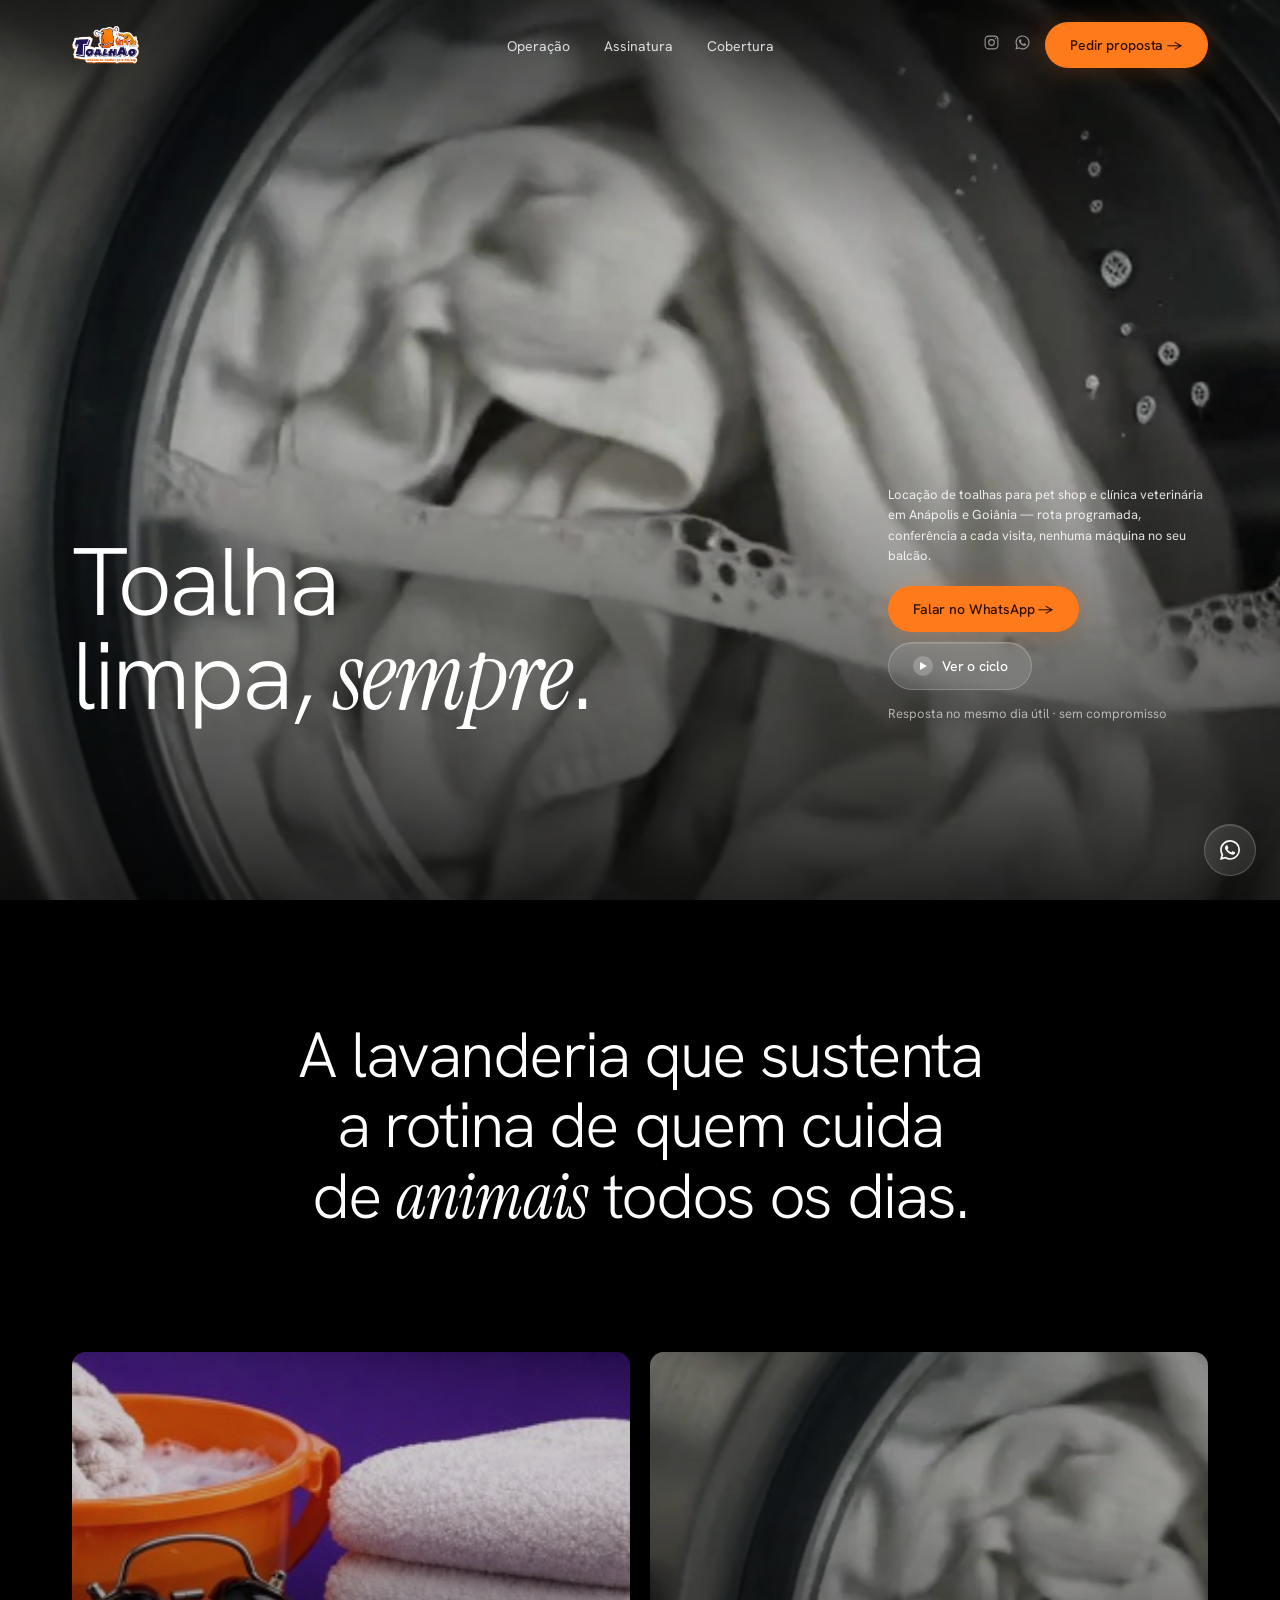
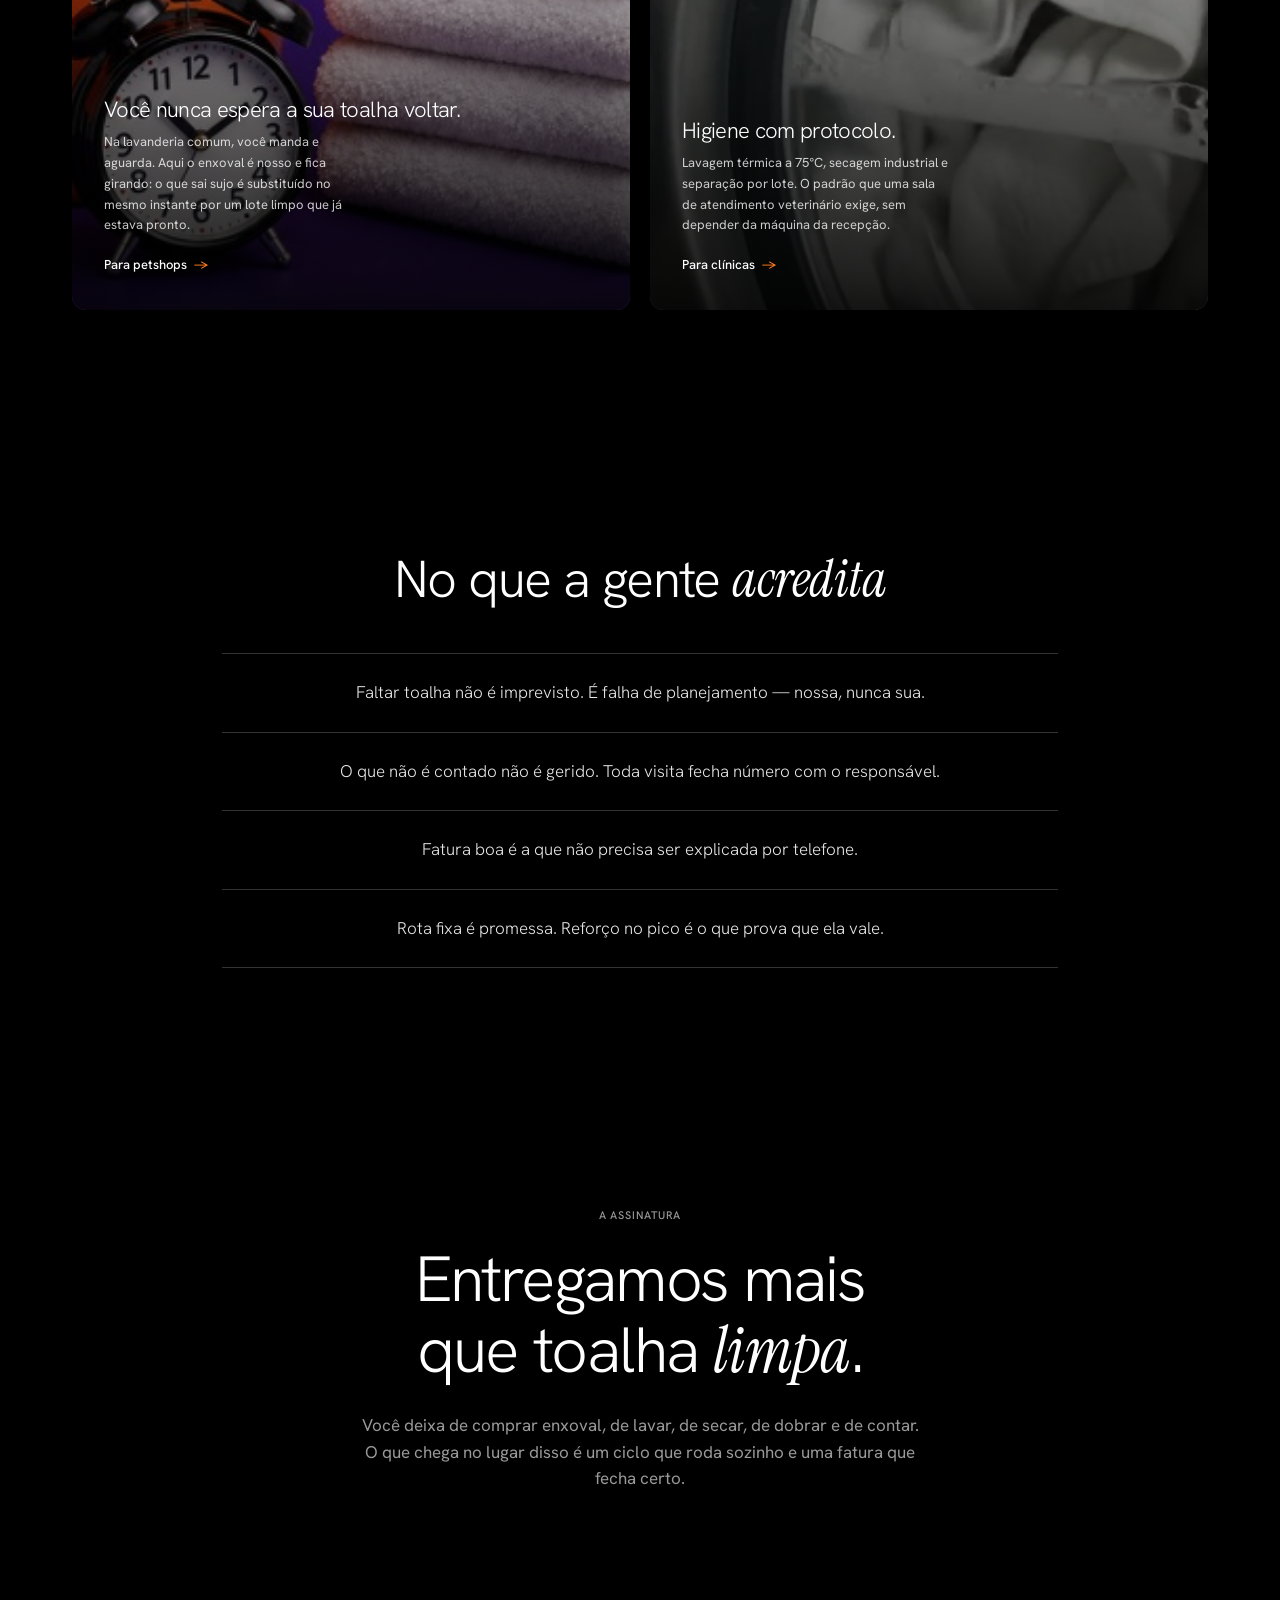
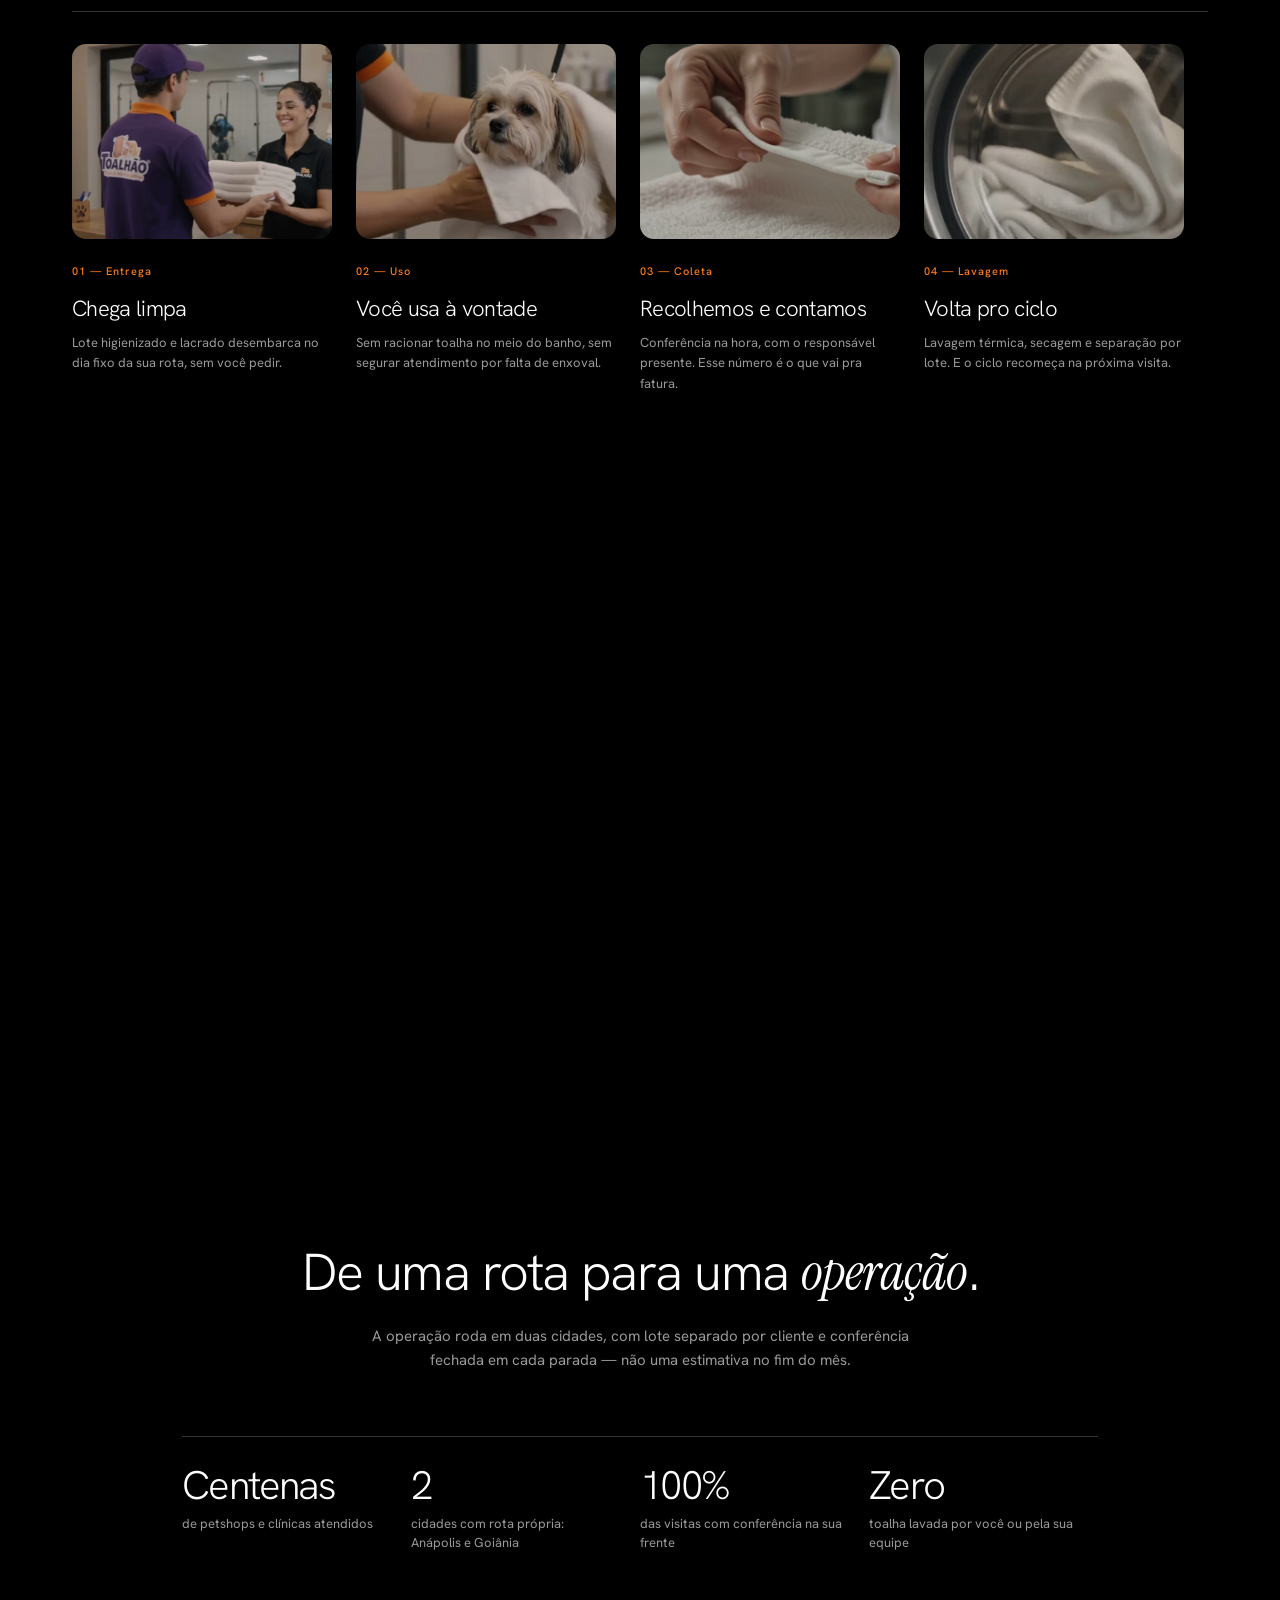
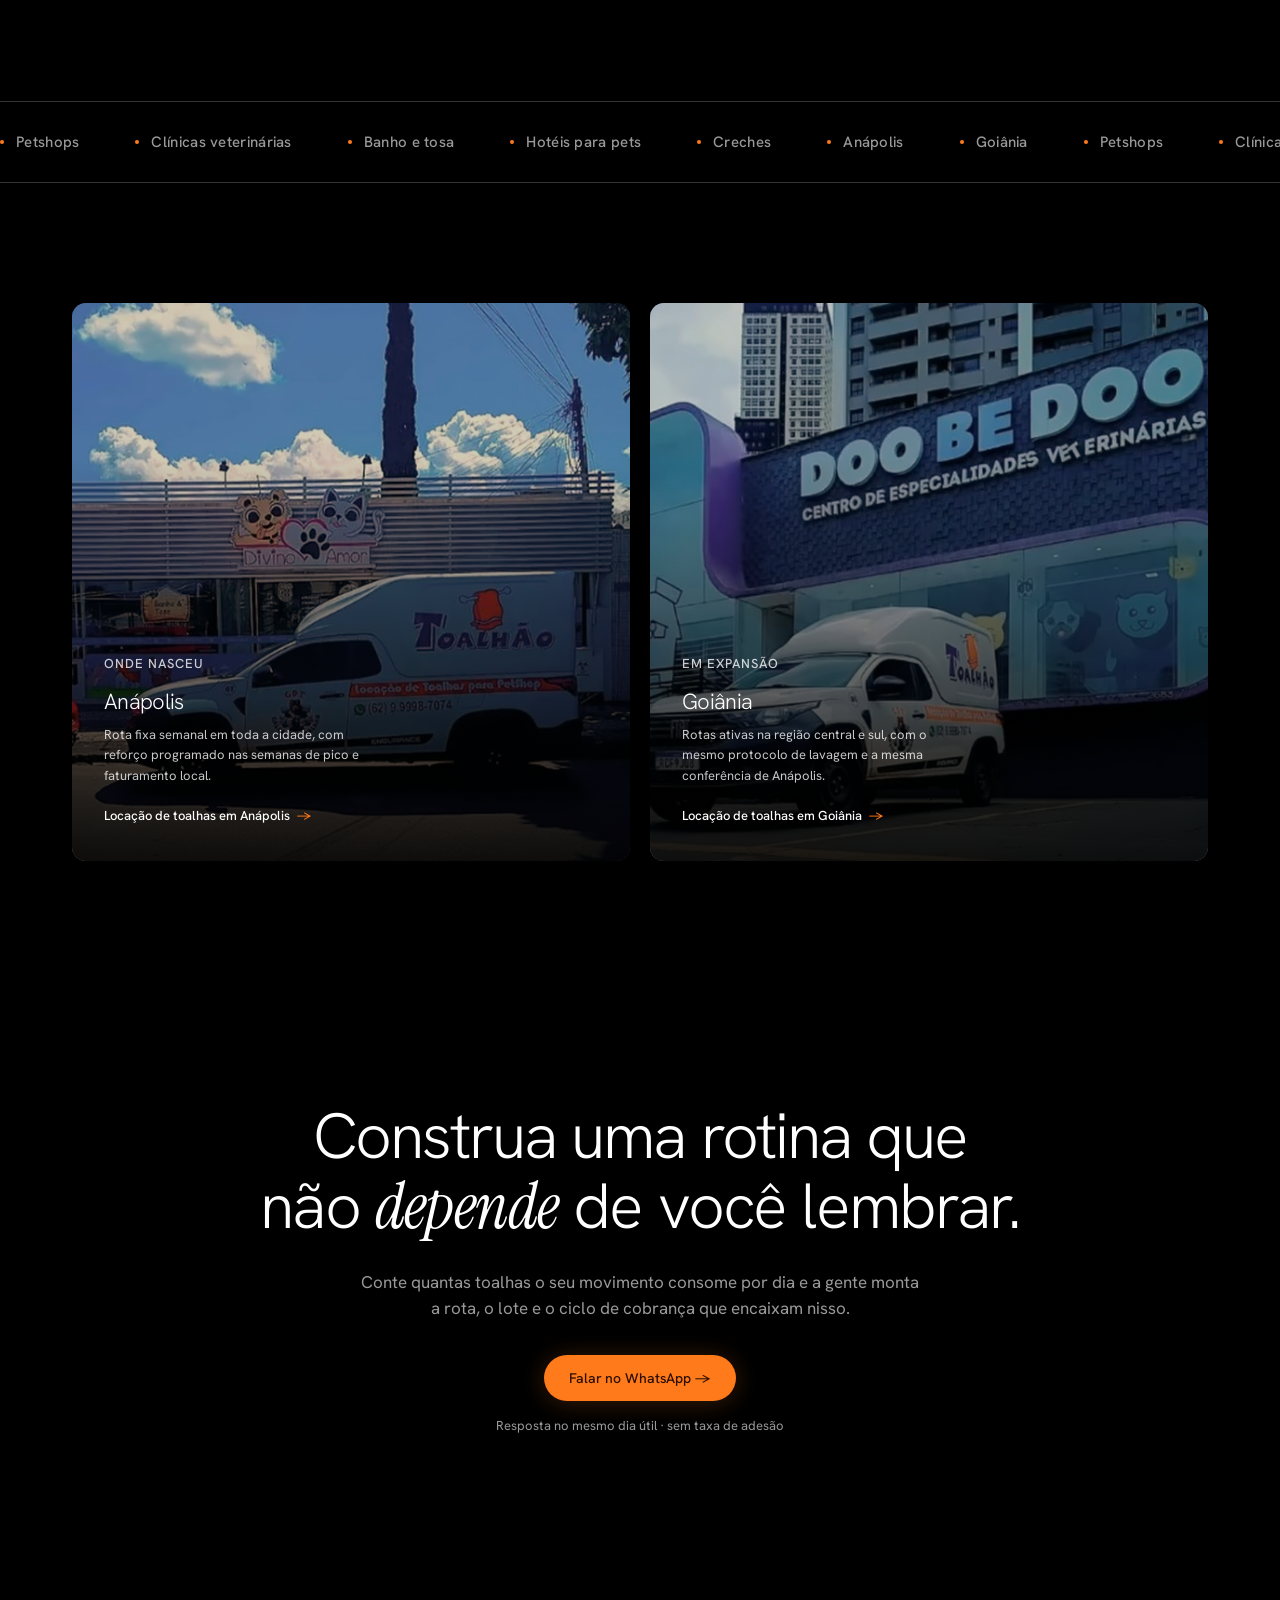
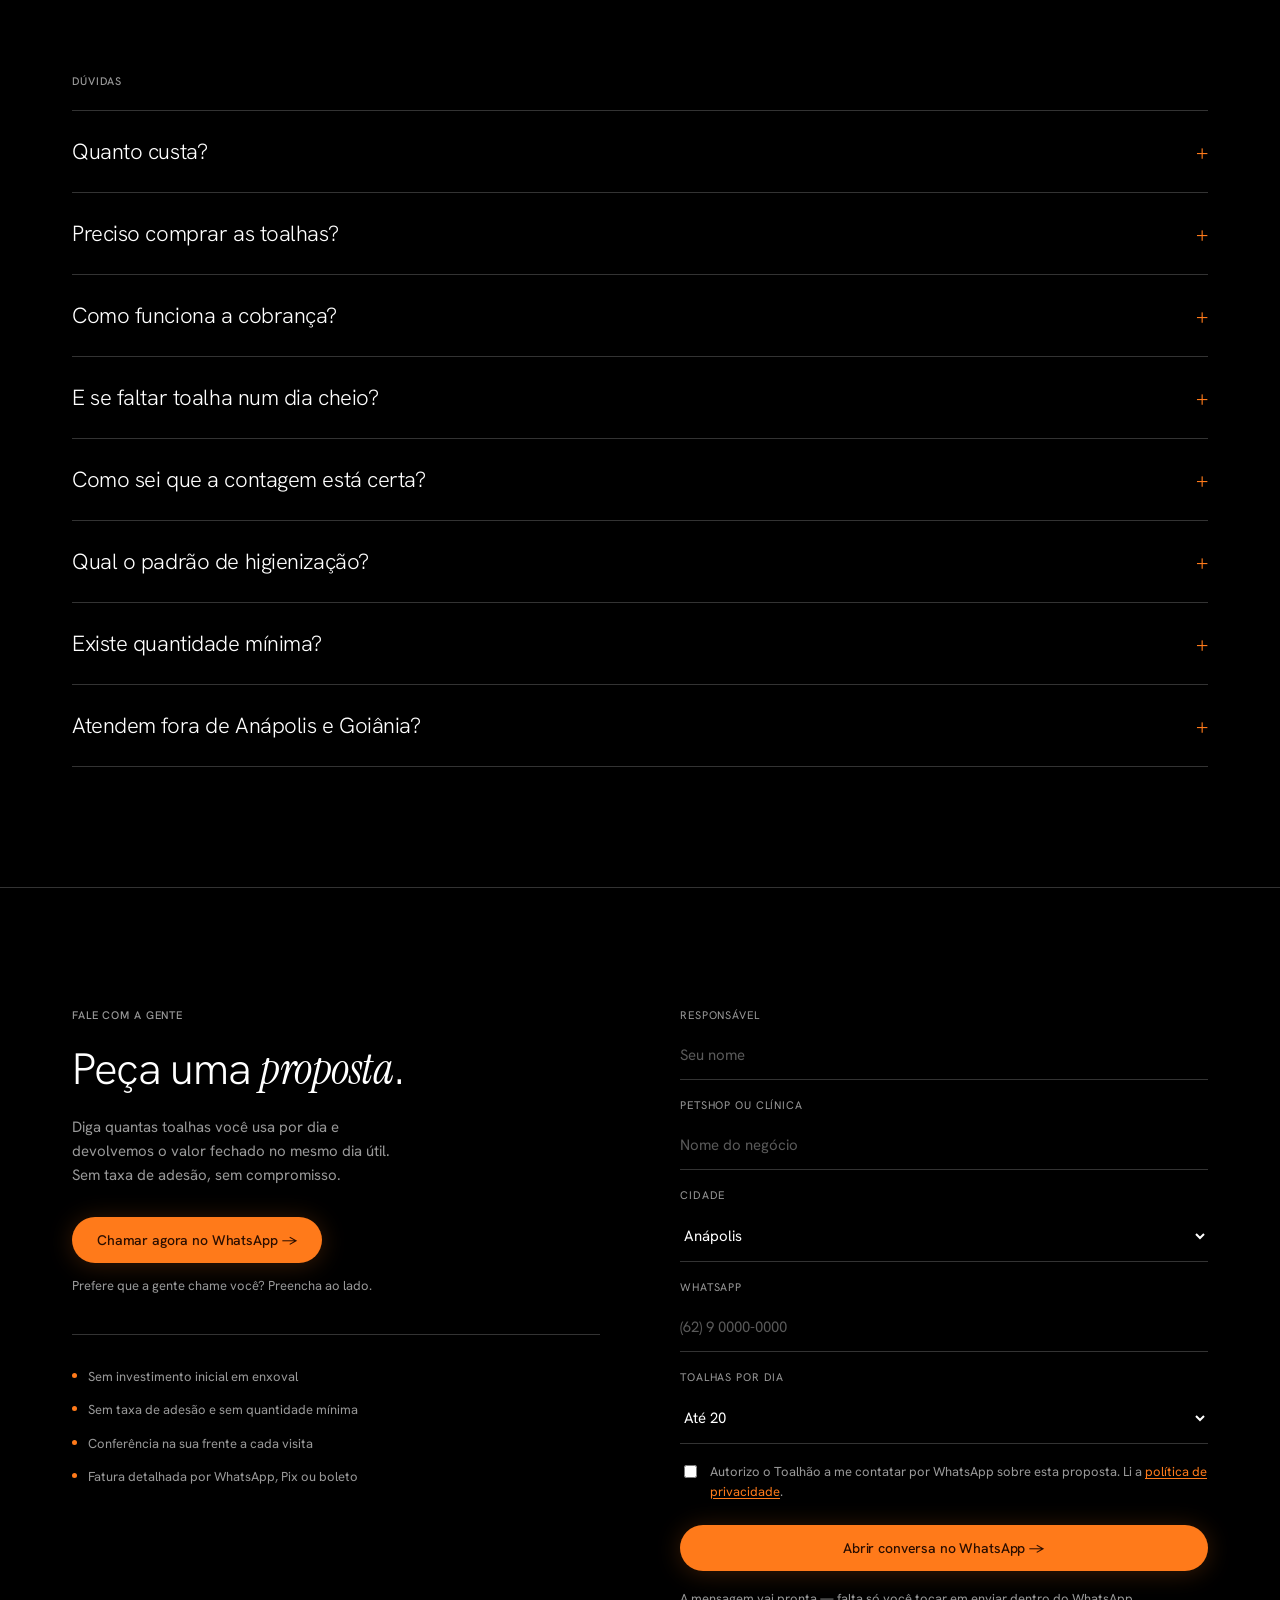
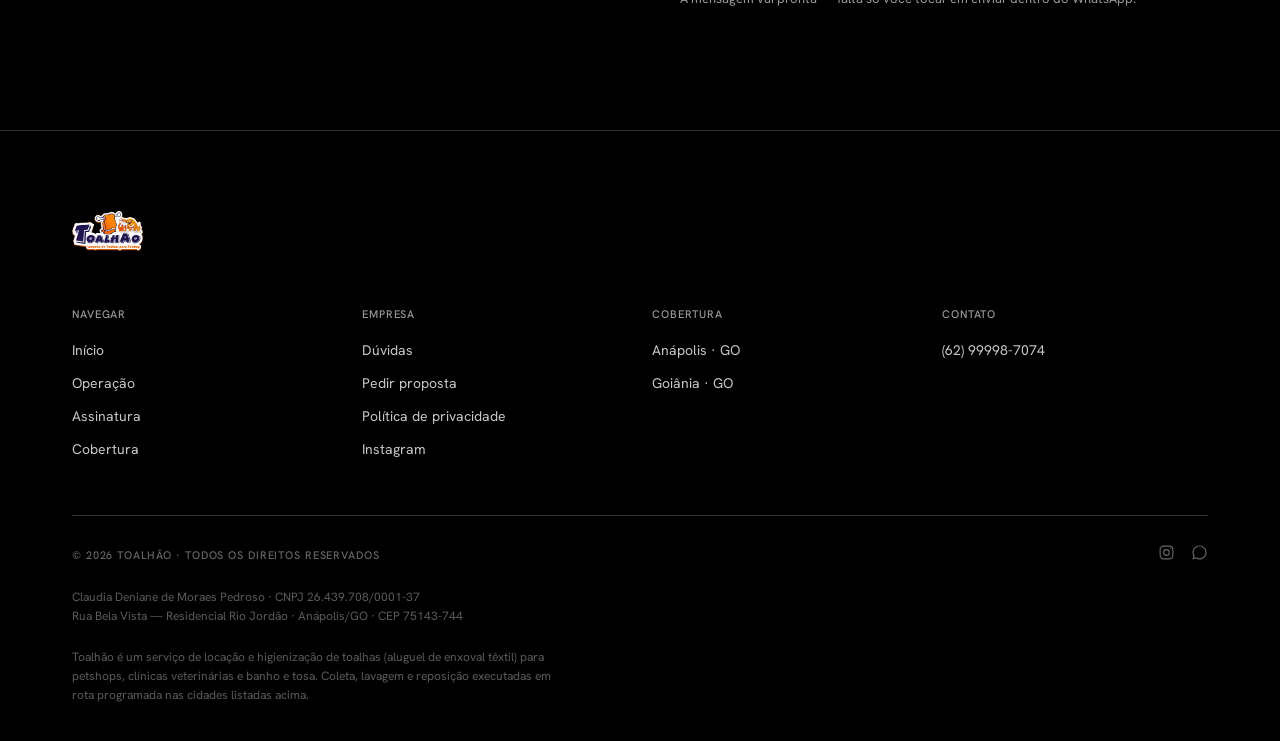
==== commit 7c71a0f7: "Põe depoimentos reais no lugar dos compromissos A empresa tem 51 avaliações no Google com nota 5,0. " ====
--- a/index.html
+++ b/index.html
@@ -328,29 +328,29 @@
   <div class="wrap">
     <div class="quotes">
       <!--
-        Aqui ficavam dois depoimentos assinados por pessoas que não existem.
-        Foram trocados por compromissos, que dizem a mesma coisa sem atribuir
-        fala a ninguém. Quando houver depoimento real e autorizado, este bloco
-        volta no lugar de um dos cards abaixo:
-
-        <article class="quote-card rv">
-          <blockquote>"Fala do cliente, entre aspas."</blockquote>
-          <div class="quote-meta">
-            <div class="quote-avatar">XX</div>
-            <div>
-              <b>Nome de quem autorizou</b>
-              <span>Negócio · Cidade · cliente desde ANO</span>
-            </div>
-          </div>
-        </article>
+        Depoimentos reais, copiados literalmente de avaliações públicas no
+        Google. Não invente texto aqui: se precisar trocar, pegue outra
+        avaliação real e cole como está escrita.
       -->
       <article class="quote-card rv">
-        <blockquote>Semana de pico, feriado, campanha de vacinação: a rota ganha entrega extra. Você não vai racionar toalha no meio de um banho.</blockquote>
-        <span class="quote-tag">Compromisso · Abastecimento</span>
+        <blockquote>"Toalhas de qualidade, excelência no atendimento! Pontual na entrega!"</blockquote>
+        <div class="quote-meta">
+          <div class="quote-avatar">JR</div>
+          <div>
+            <b>Jefferson Rocha</b>
+            <span>Avaliação no Google</span>
+          </div>
+        </div>
       </article>
       <article class="quote-card rv">
-        <blockquote>A contagem fecha na sua frente, a cada parada. O número que você viu é o que chega na fatura, item a item — sem estimativa e sem conta para conferir depois.</blockquote>
-        <span class="quote-tag">Compromisso · Conferência</span>
+        <blockquote>"Muito boa! Satisfatória experiência onde a palavra que melhor descreve é a qualidade!"</blockquote>
+        <div class="quote-meta">
+          <div class="quote-avatar">TJ</div>
+          <div>
+            <b>Tereza Christina Martins Jacomeli</b>
+            <span>Avaliação no Google</span>
+          </div>
+        </div>
       </article>
     </div>
     <div class="inline-cta rv">
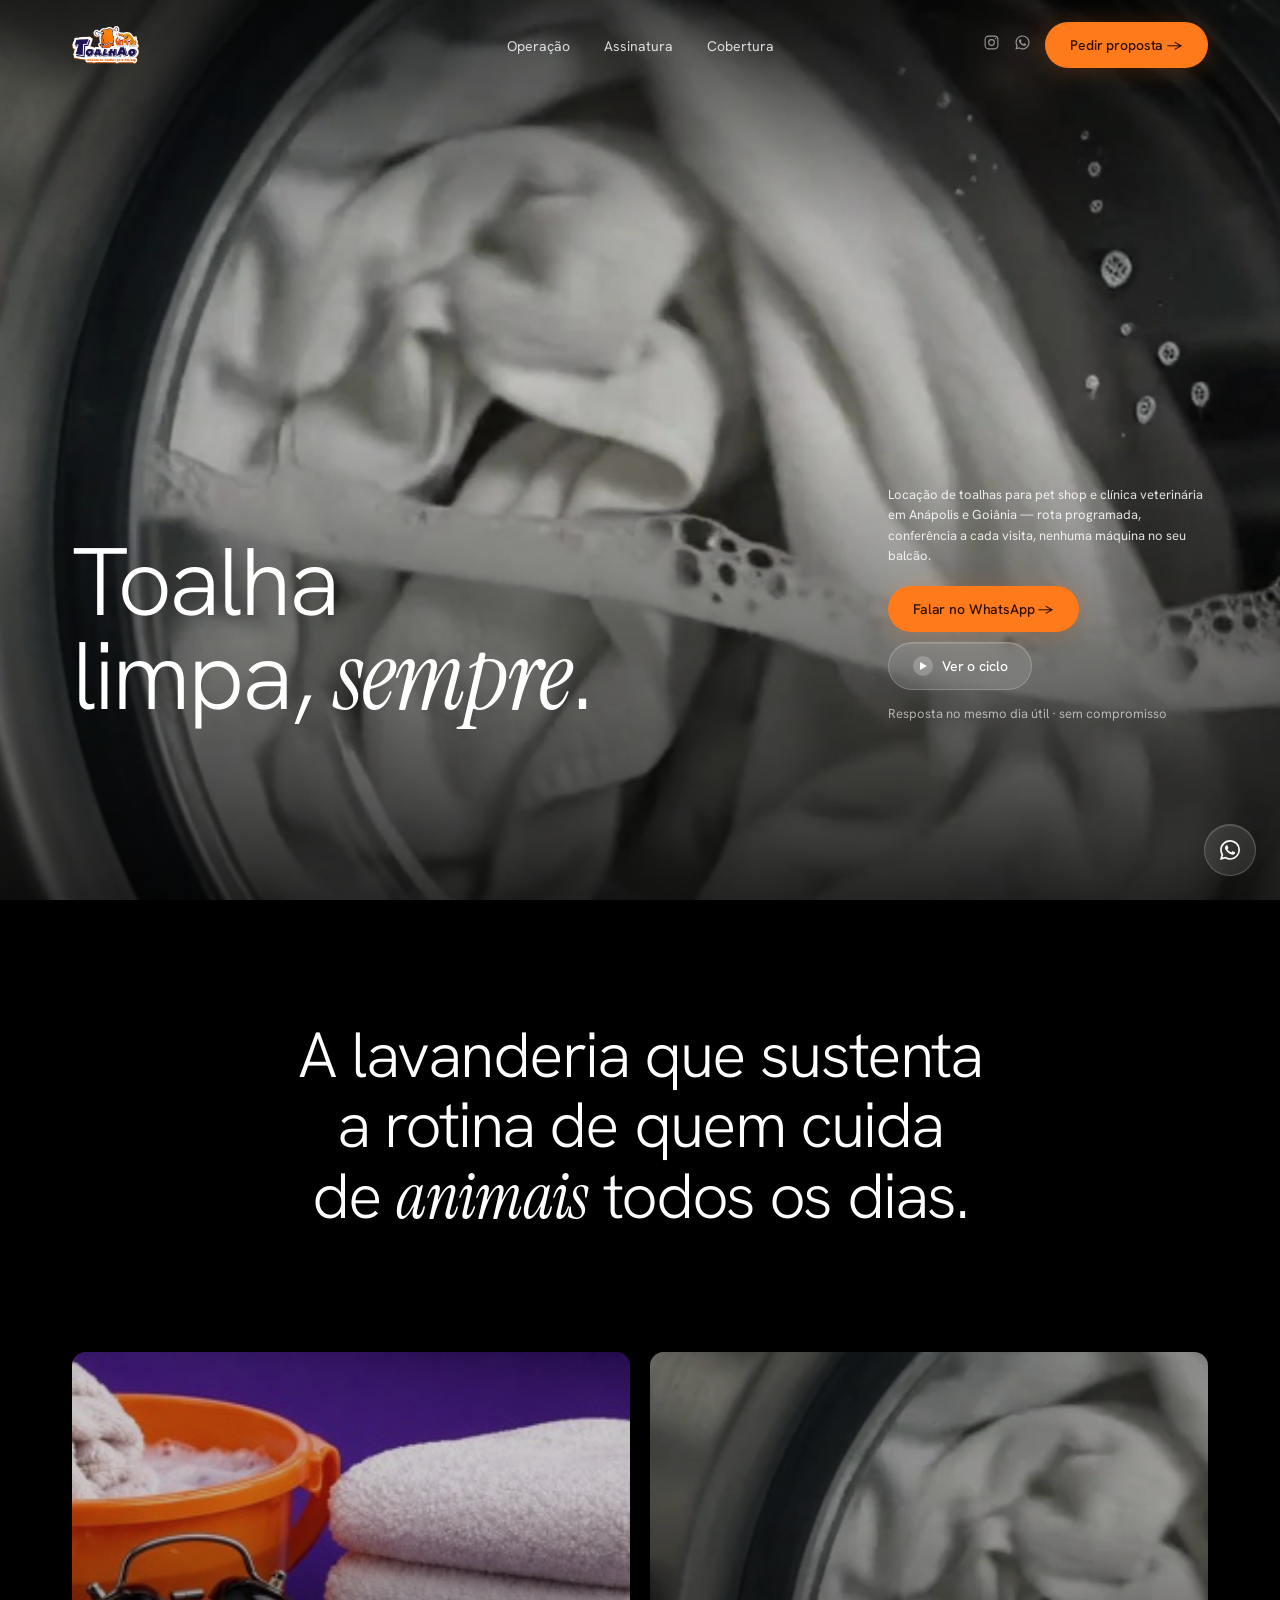
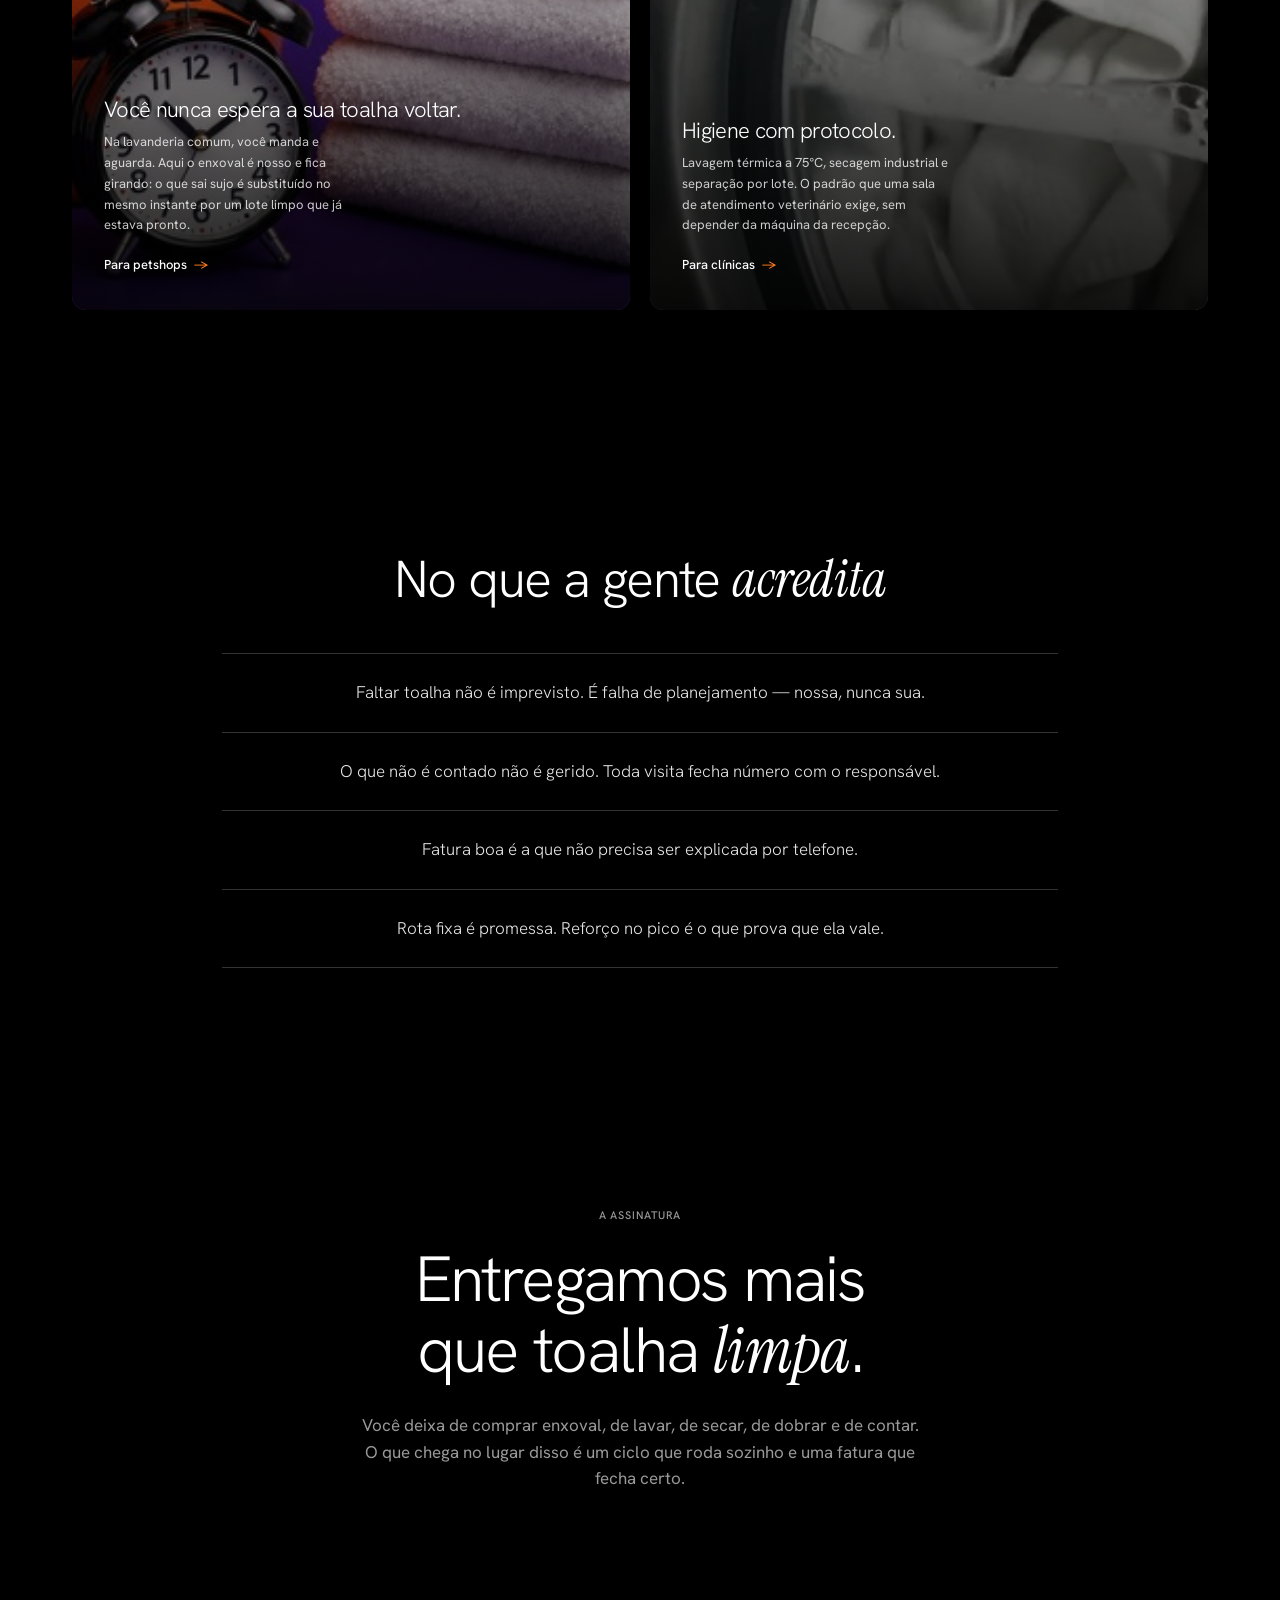
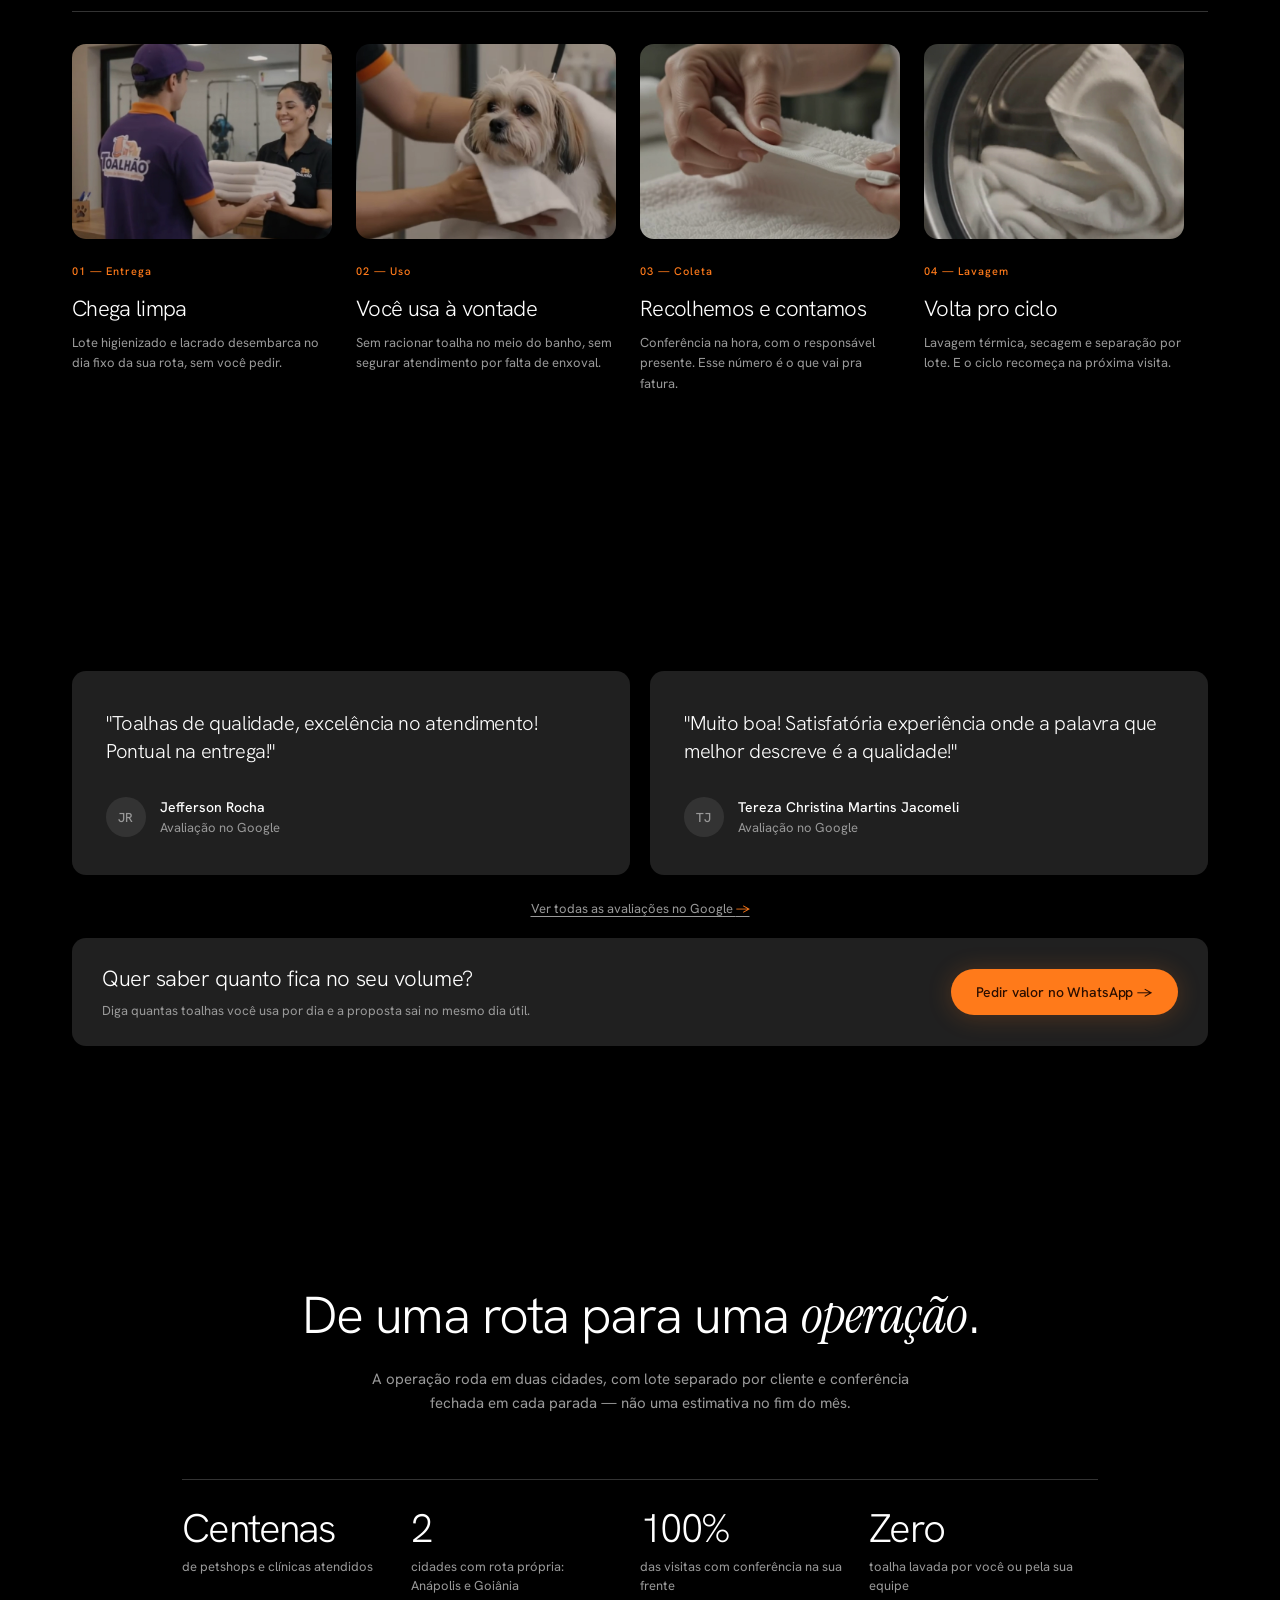
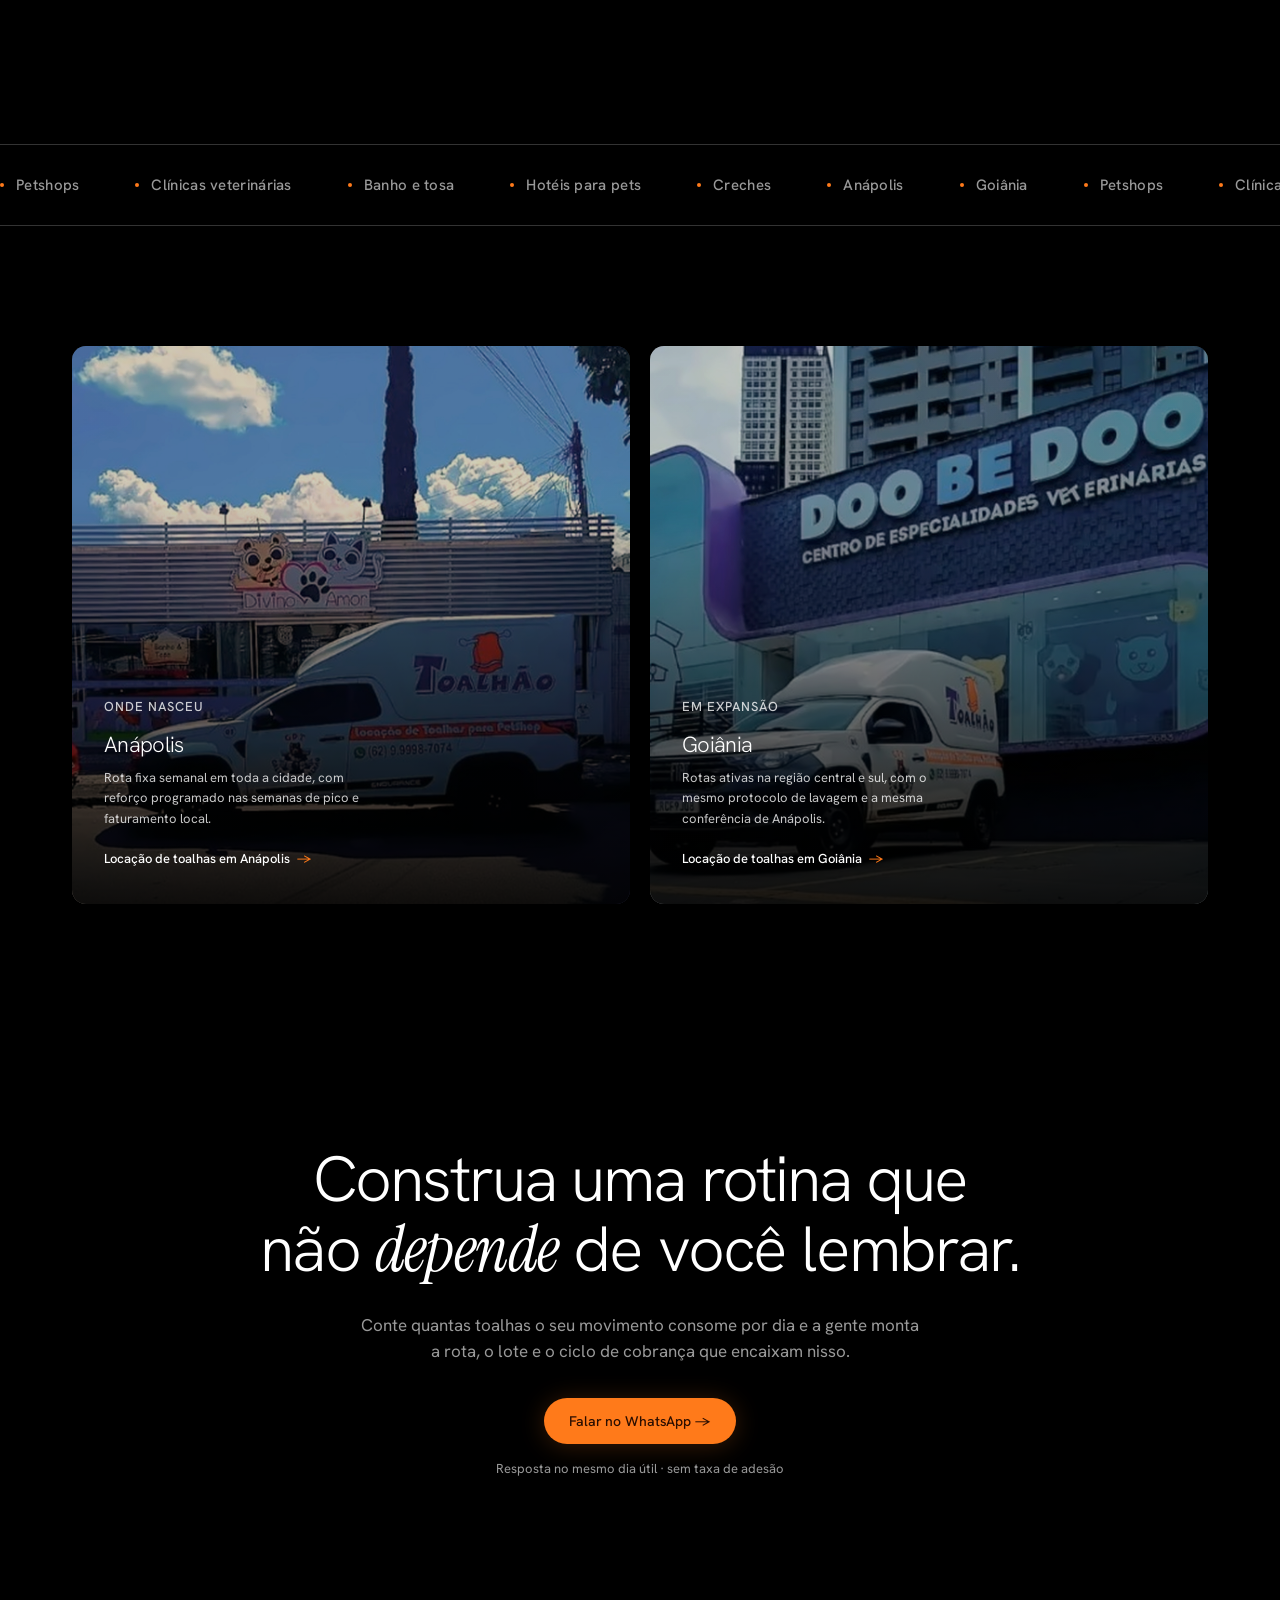
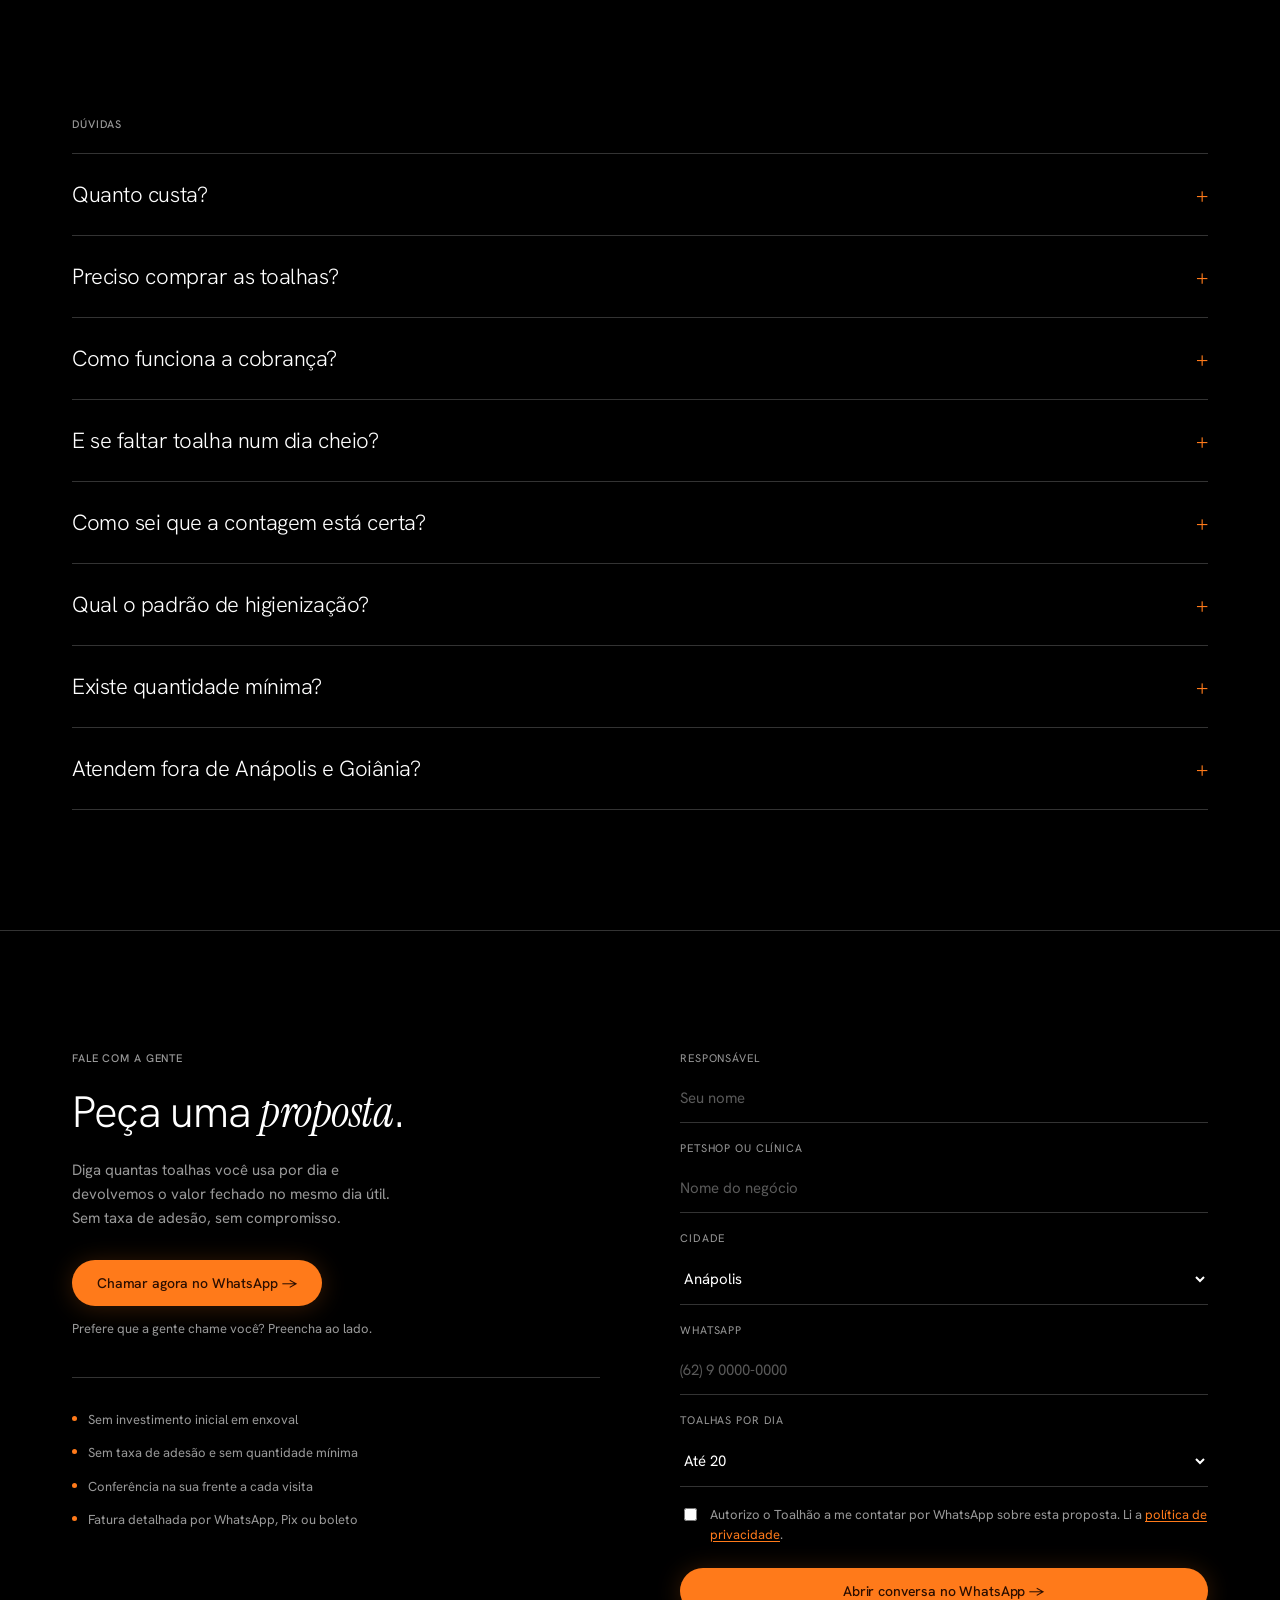
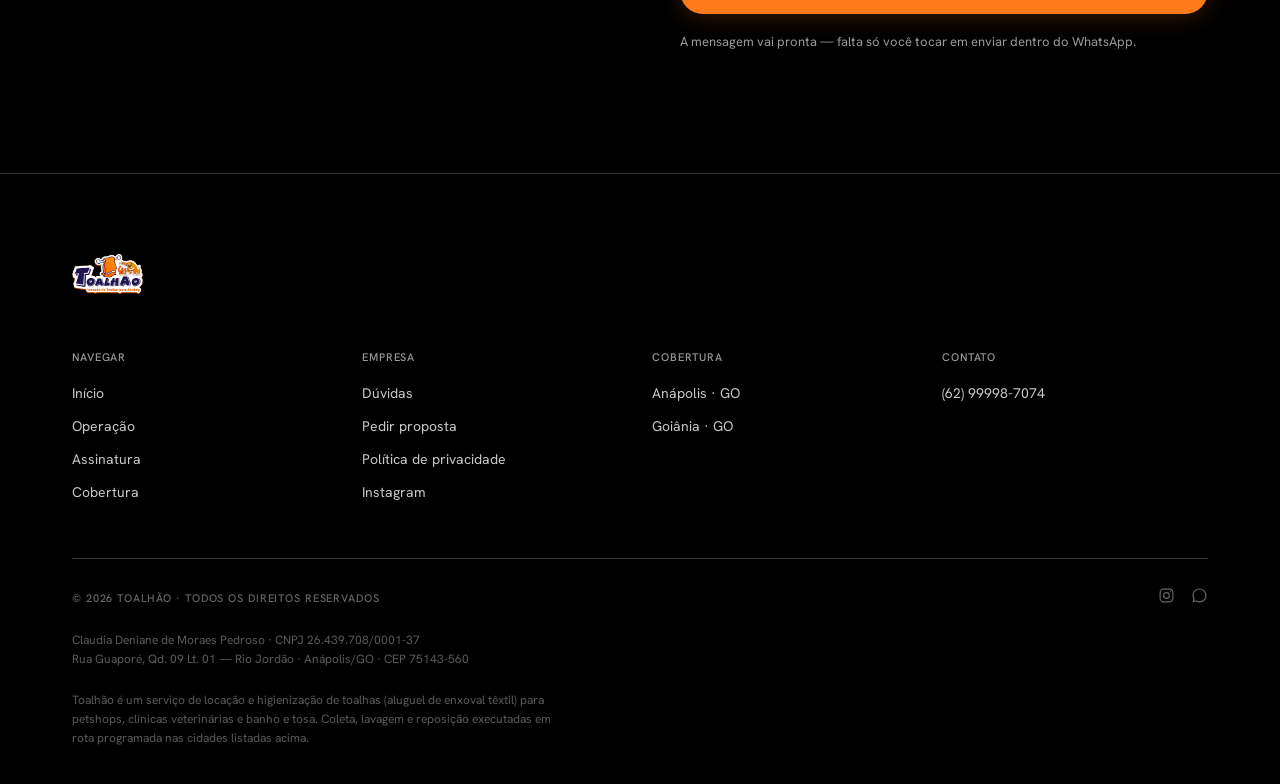
==== commit b032ddb3: "Alinha o endereço com o do Google e liga o site ao perfil Endereço -------- O site declarava Rua Bel" ====
--- a/index.html
+++ b/index.html
@@ -49,10 +49,10 @@
       "telephone": "+55-62-99998-7074",
       "address": {
         "@type": "PostalAddress",
-        "streetAddress": "Rua Bela Vista — Residencial Rio Jordão",
+        "streetAddress": "Rua Guaporé, Quadra 09, Lote 01 — Rio Jordão",
         "addressLocality": "Anápolis",
         "addressRegion": "GO",
-        "postalCode": "75143-744",
+        "postalCode": "75143-560",
         "addressCountry": "BR"
       },
       "areaServed": [
@@ -70,7 +70,8 @@
         }
       ],
       "sameAs": [
-        "https://www.instagram.com/toalhao_toalheiro"
+        "https://www.instagram.com/toalhao_toalheiro",
+        "https://share.google/TC5V6f89h5P2N9sEQ"
       ],
       "knowsLanguage": "pt-BR"
     },
@@ -353,6 +354,11 @@
         </div>
       </article>
     </div>
+    <p class="ver-avaliacoes rv">
+      <a href="https://share.google/TC5V6f89h5P2N9sEQ" target="_blank" rel="noopener">
+        Ver todas as avaliações no Google <span aria-hidden="true">→</span>
+      </a>
+    </p>
     <div class="inline-cta rv">
       <div>
         <b>Quer saber quanto fica no seu volume?</b>
@@ -565,7 +571,7 @@
     </div>
     <p class="foot-legal foot-id">
       Claudia Deniane de Moraes Pedroso · CNPJ 26.439.708/0001-37<br>
-      Rua Bela Vista — Residencial Rio Jordão · Anápolis/GO · CEP 75143-744
+      Rua Guaporé, Qd. 09 Lt. 01 — Rio Jordão · Anápolis/GO · CEP 75143-560
     </p>
     <p class="foot-legal">Toalhão é um serviço de locação e higienização de toalhas (aluguel de enxoval têxtil) para petshops, clínicas veterinárias e banho e tosa. Coleta, lavagem e reposição executadas em rota programada nas cidades listadas acima.</p>
   </div>
--- a/styles.css
+++ b/styles.css
@@ -394,3 +394,13 @@
   /* Links dentro de resposta de FAQ e de texto corrido: sem isso herdam
      color:inherit e text-decoration:none da regra global e somem. */
   .faq-a p a, .texto p a{color:var(--accent);text-decoration:underline;text-underline-offset:2px;}
+
+  /* Link para a fonte dos depoimentos. Atribuir "Avaliação no Google" sem
+     caminho para conferir vale pouco: o que dá credibilidade é poder checar. */
+  .ver-avaliacoes{margin-top:22px;text-align:center;}
+  .ver-avaliacoes a{
+    font-size:var(--small);color:var(--smoke);
+    text-decoration:underline;text-underline-offset:3px;transition:color .2s ease;
+  }
+  .ver-avaliacoes a:hover{color:var(--white);}
+  .ver-avaliacoes span{color:var(--accent);}
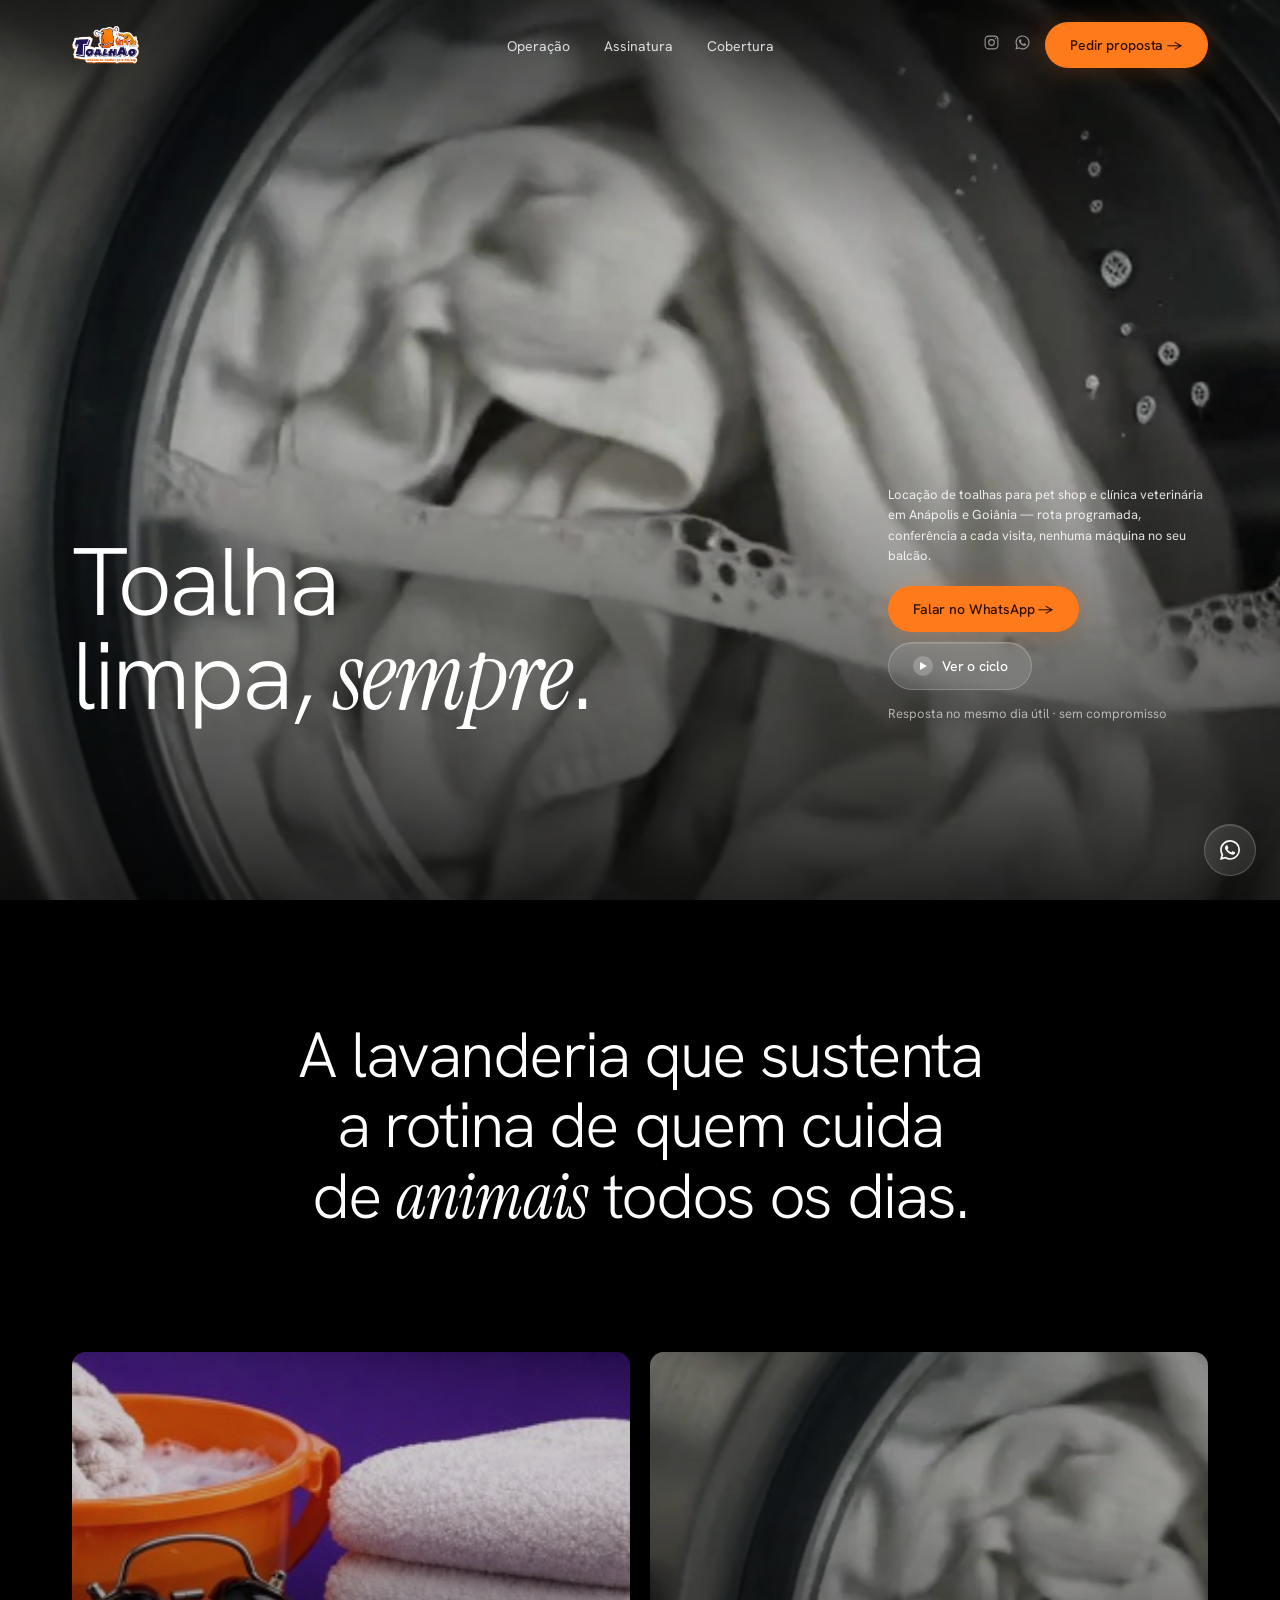
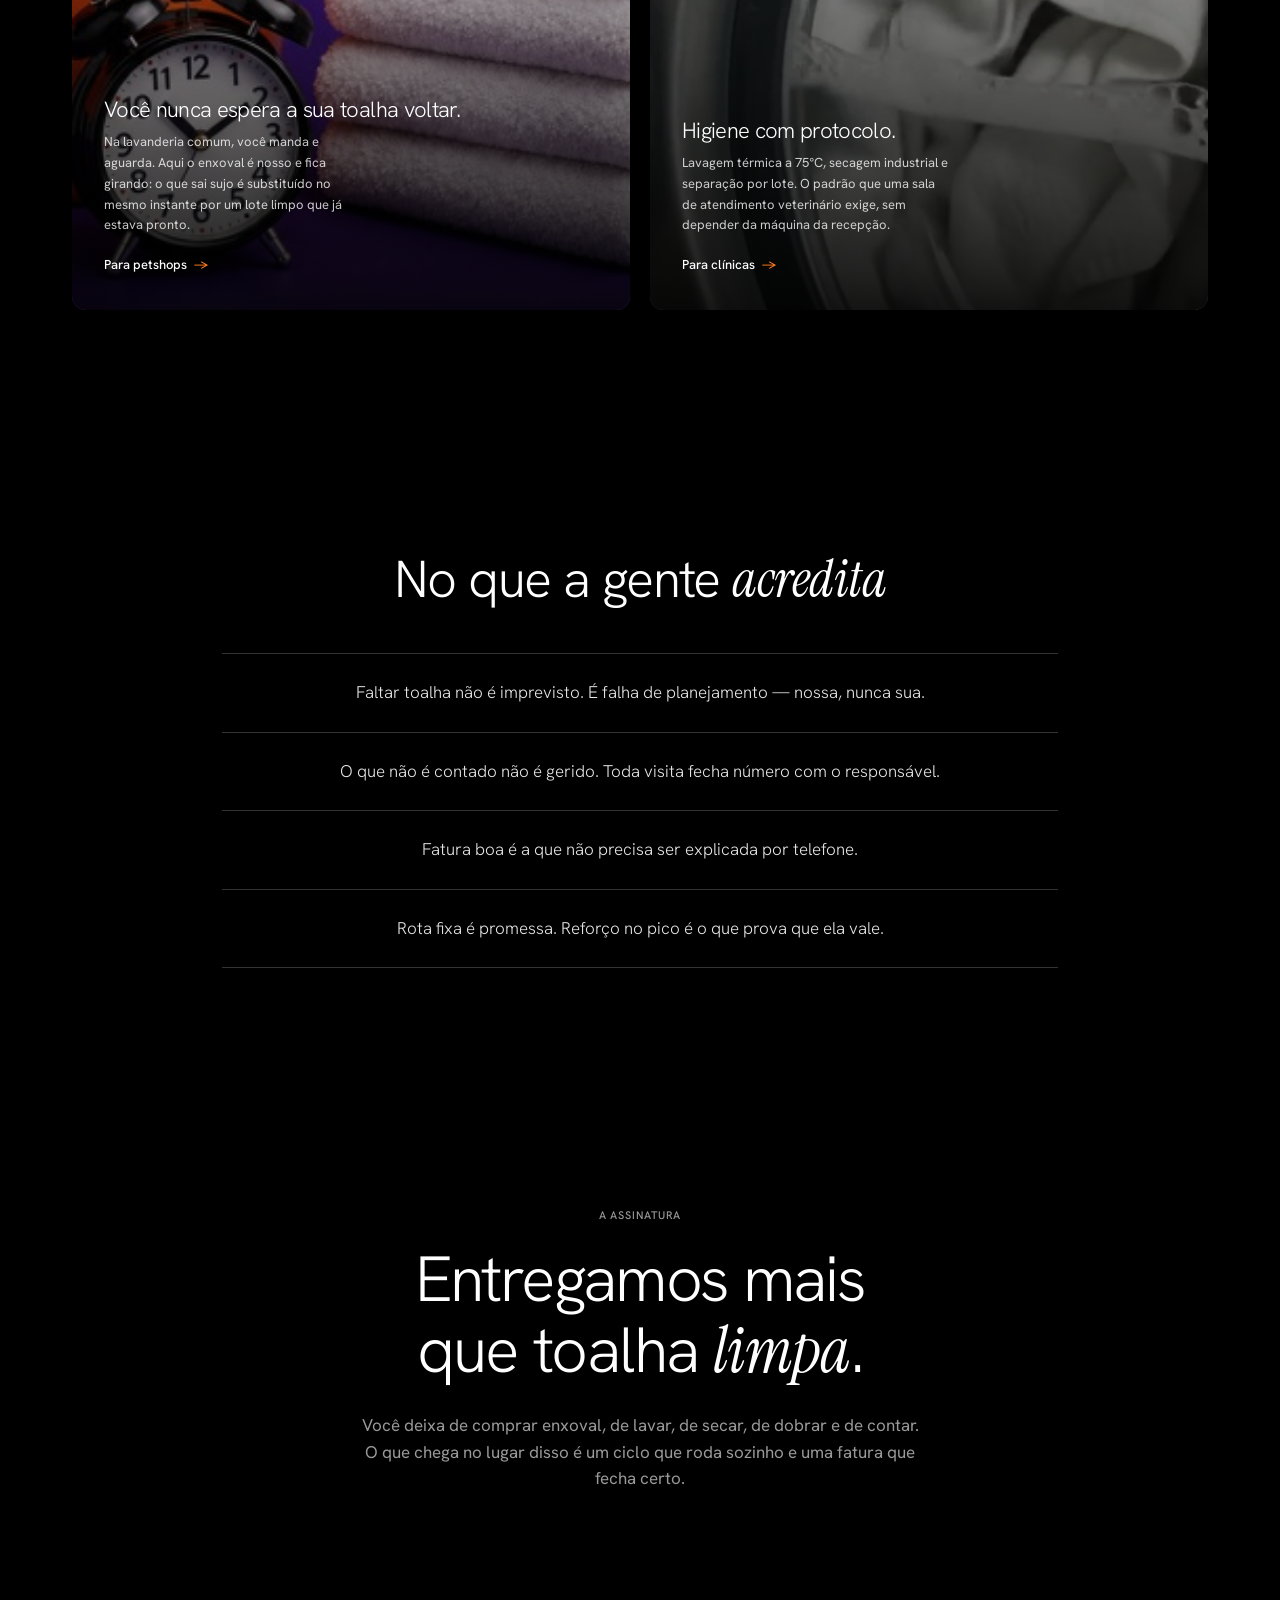
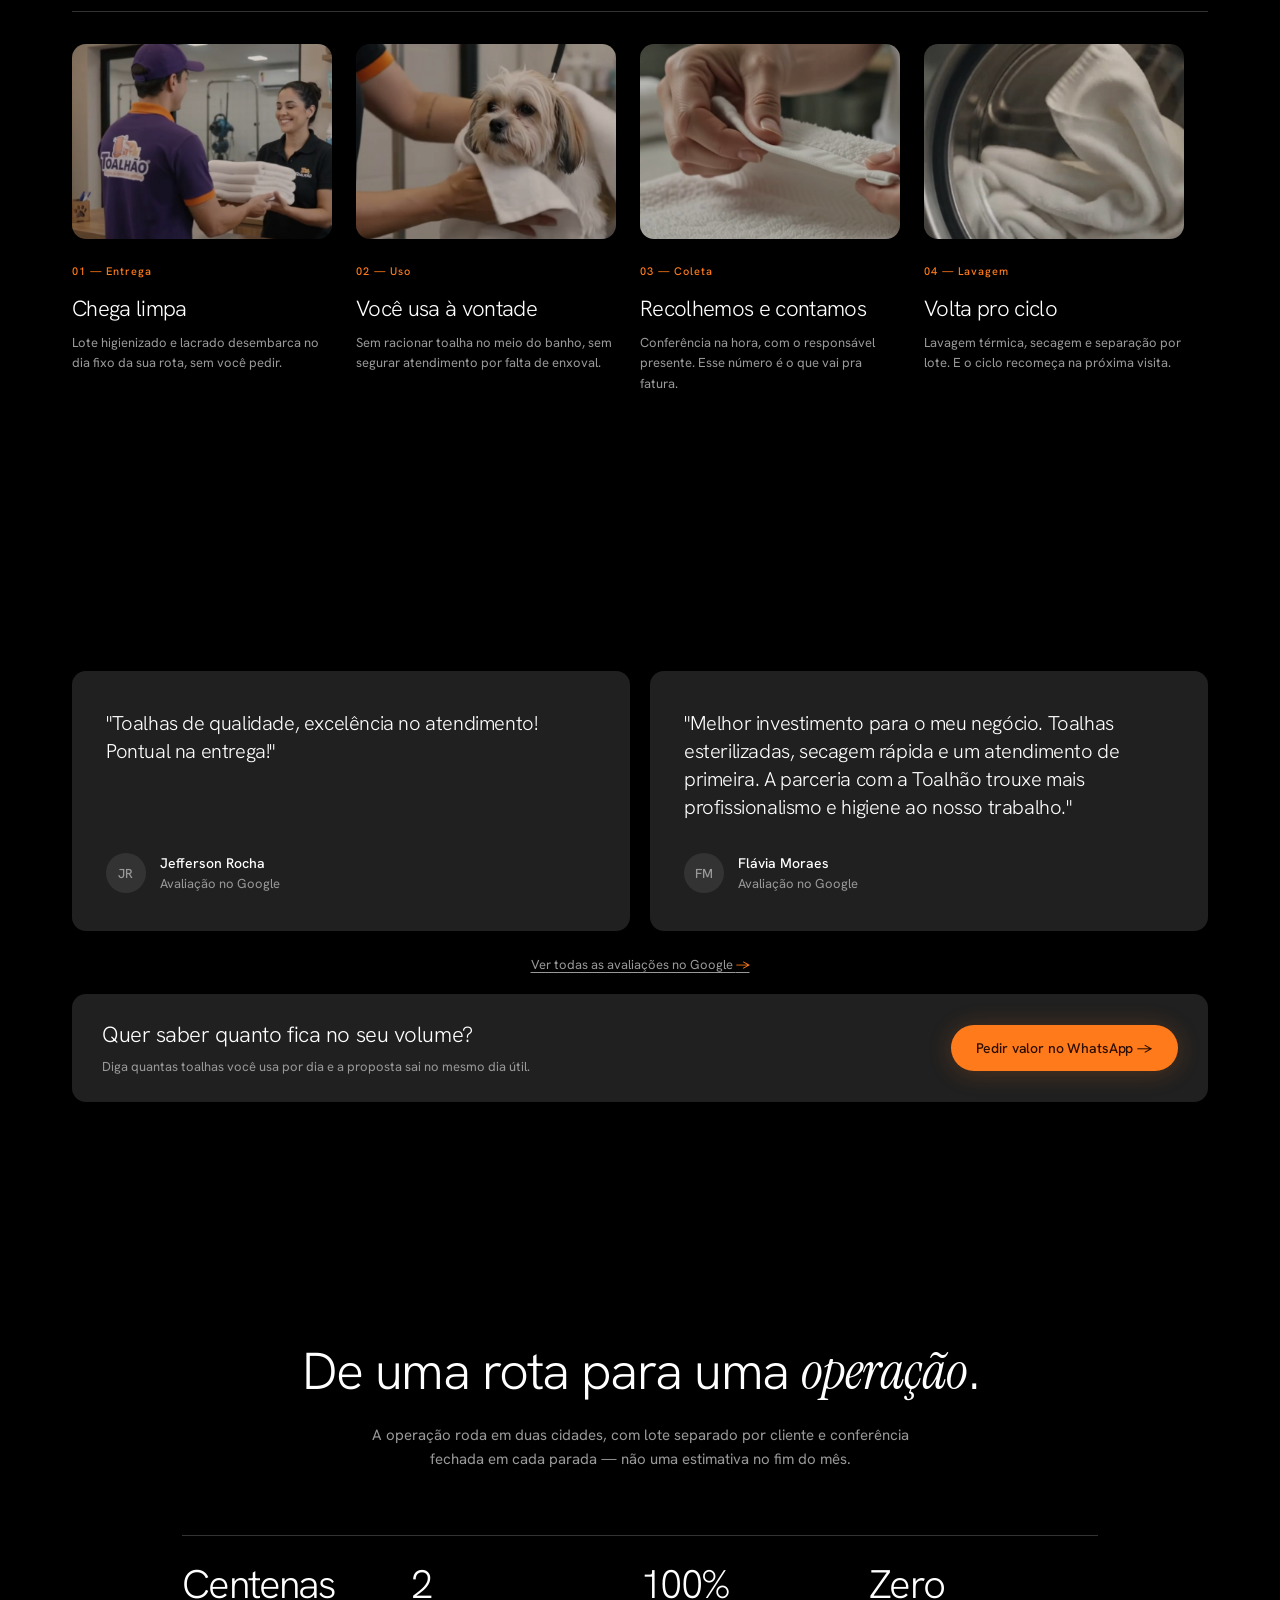
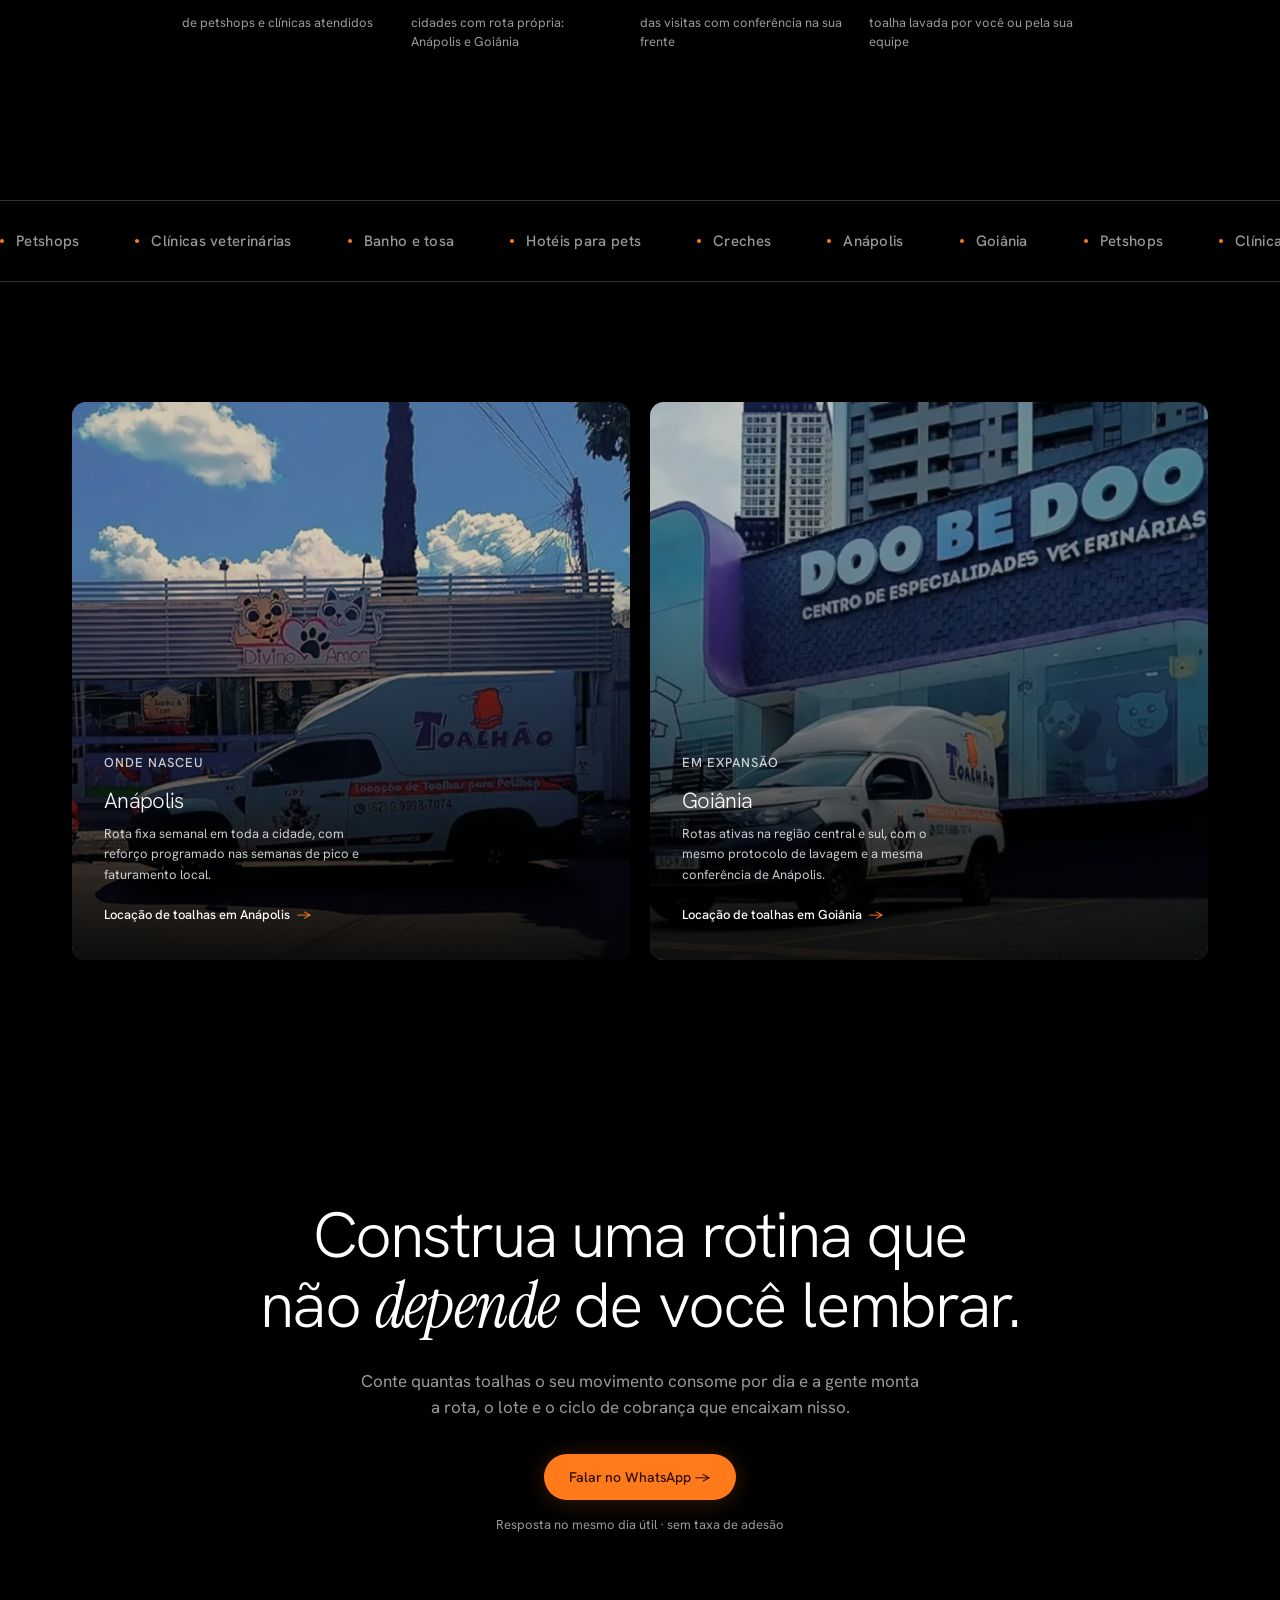
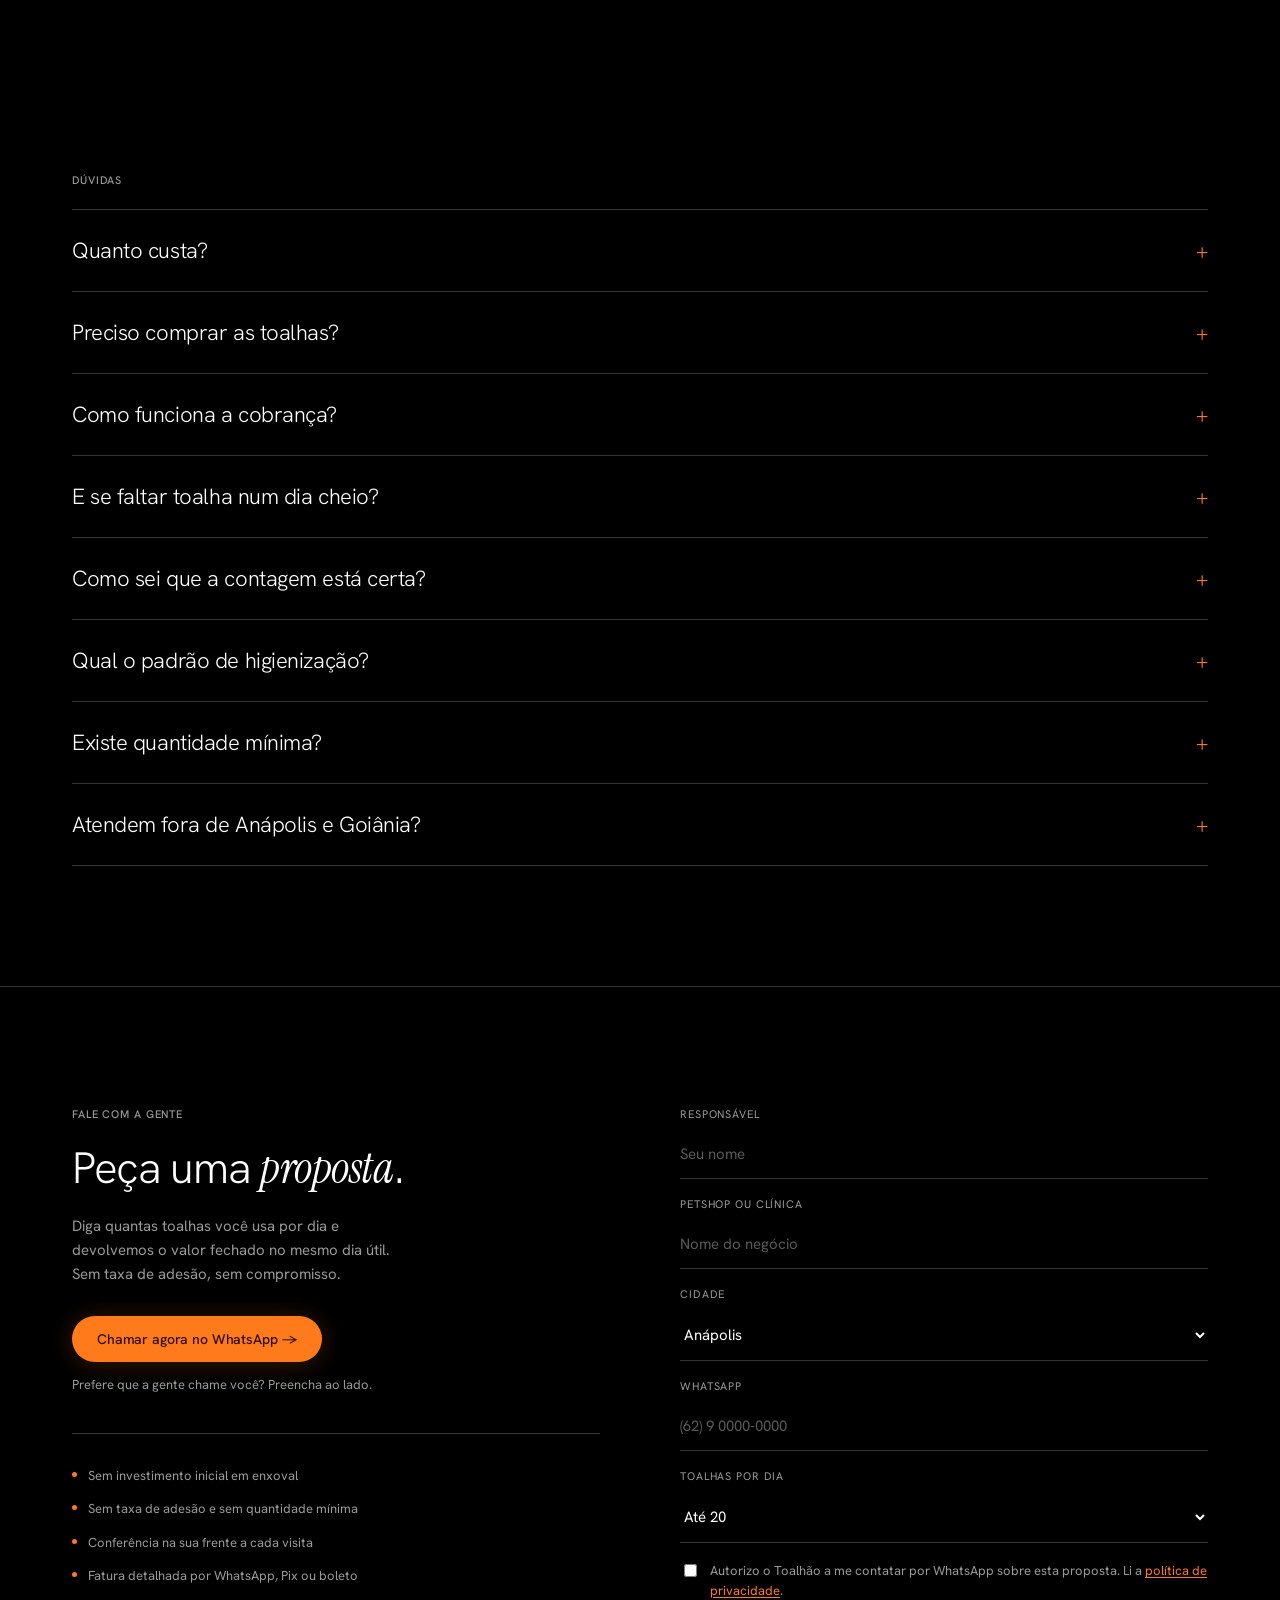
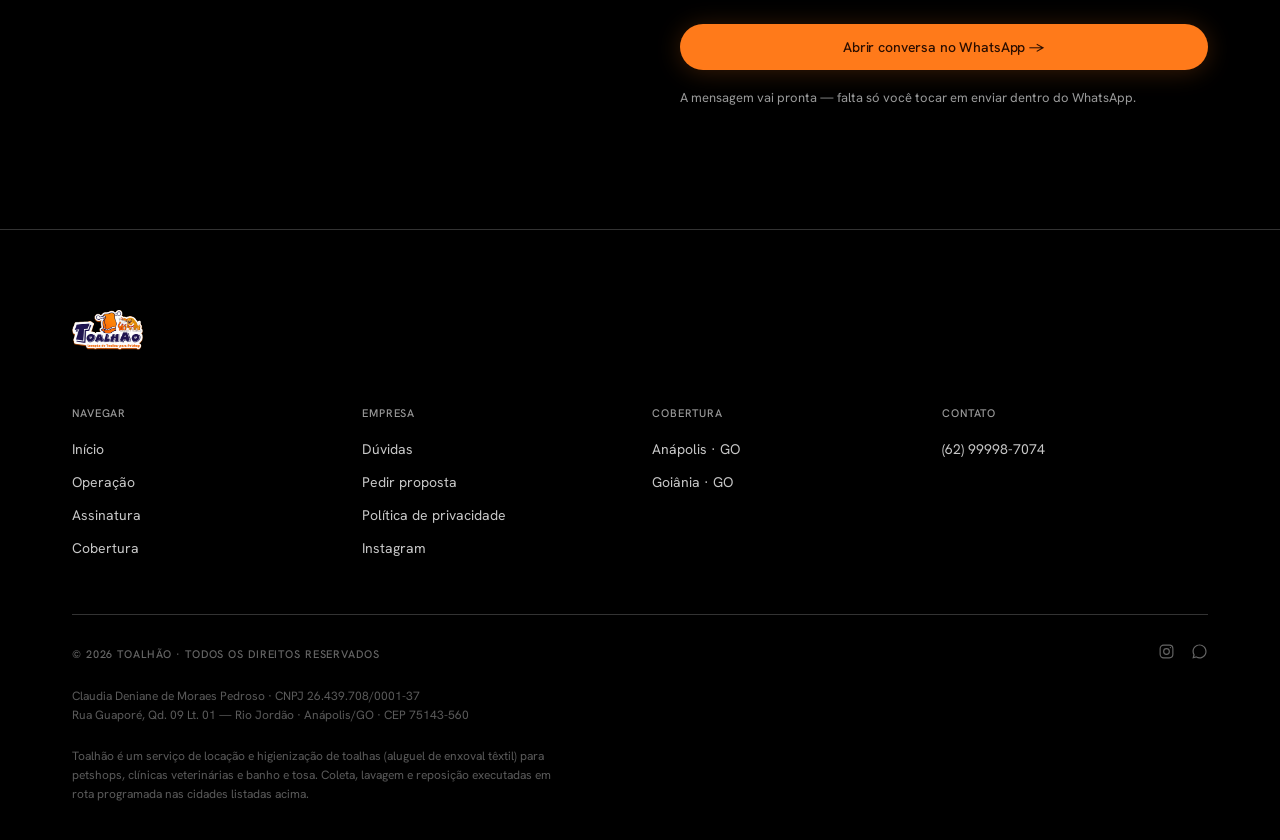
==== commit 3af20c50: "Troca o depoimento da Tereza pelo da Flávia Moraes Confirmado pelo dono que ela não é parente, apesa" ====
--- a/index.html
+++ b/index.html
@@ -344,11 +344,11 @@
         </div>
       </article>
       <article class="quote-card rv">
-        <blockquote>"Muito boa! Satisfatória experiência onde a palavra que melhor descreve é a qualidade!"</blockquote>
+        <blockquote>"Melhor investimento para o meu negócio. Toalhas esterilizadas, secagem rápida e um atendimento de primeira. A parceria com a Toalhão trouxe mais profissionalismo e higiene ao nosso trabalho."</blockquote>
         <div class="quote-meta">
-          <div class="quote-avatar">TJ</div>
+          <div class="quote-avatar">FM</div>
           <div>
-            <b>Tereza Christina Martins Jacomeli</b>
+            <b>Flávia Moraes</b>
             <span>Avaliação no Google</span>
           </div>
         </div>
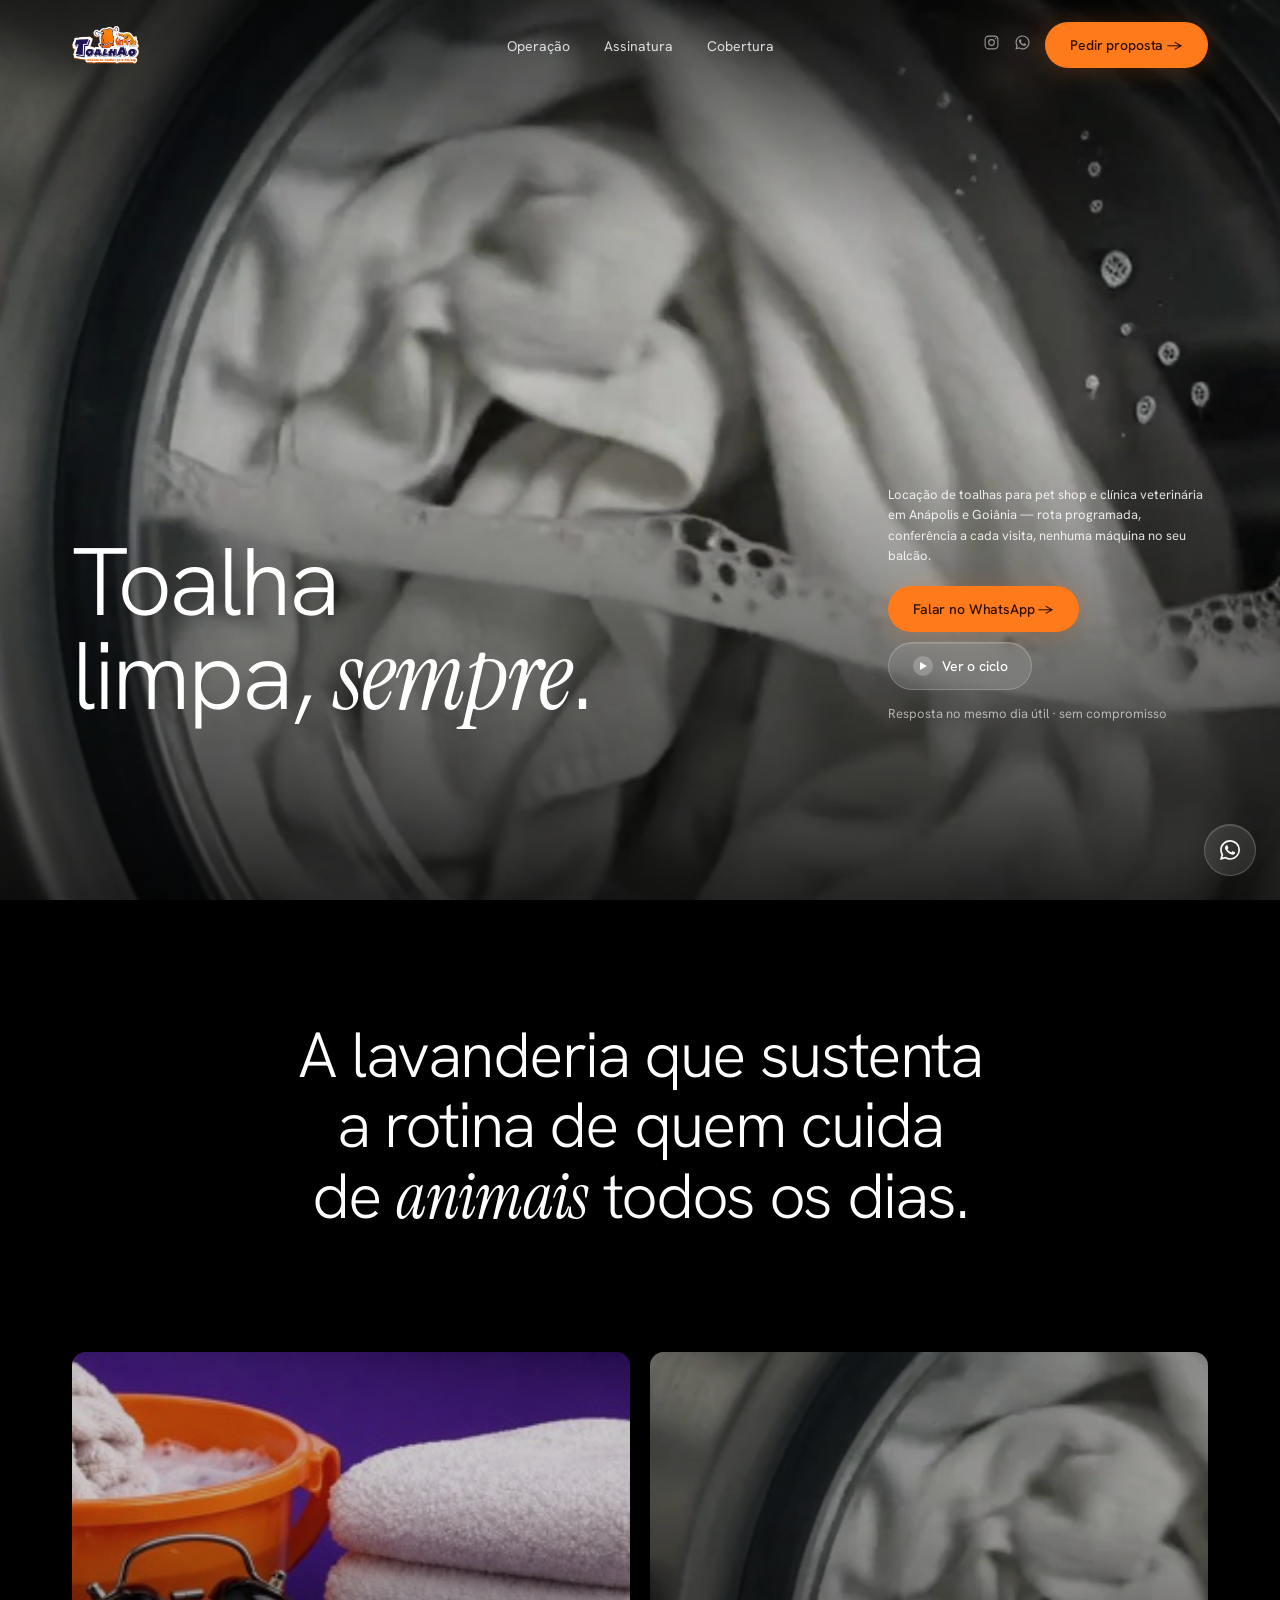
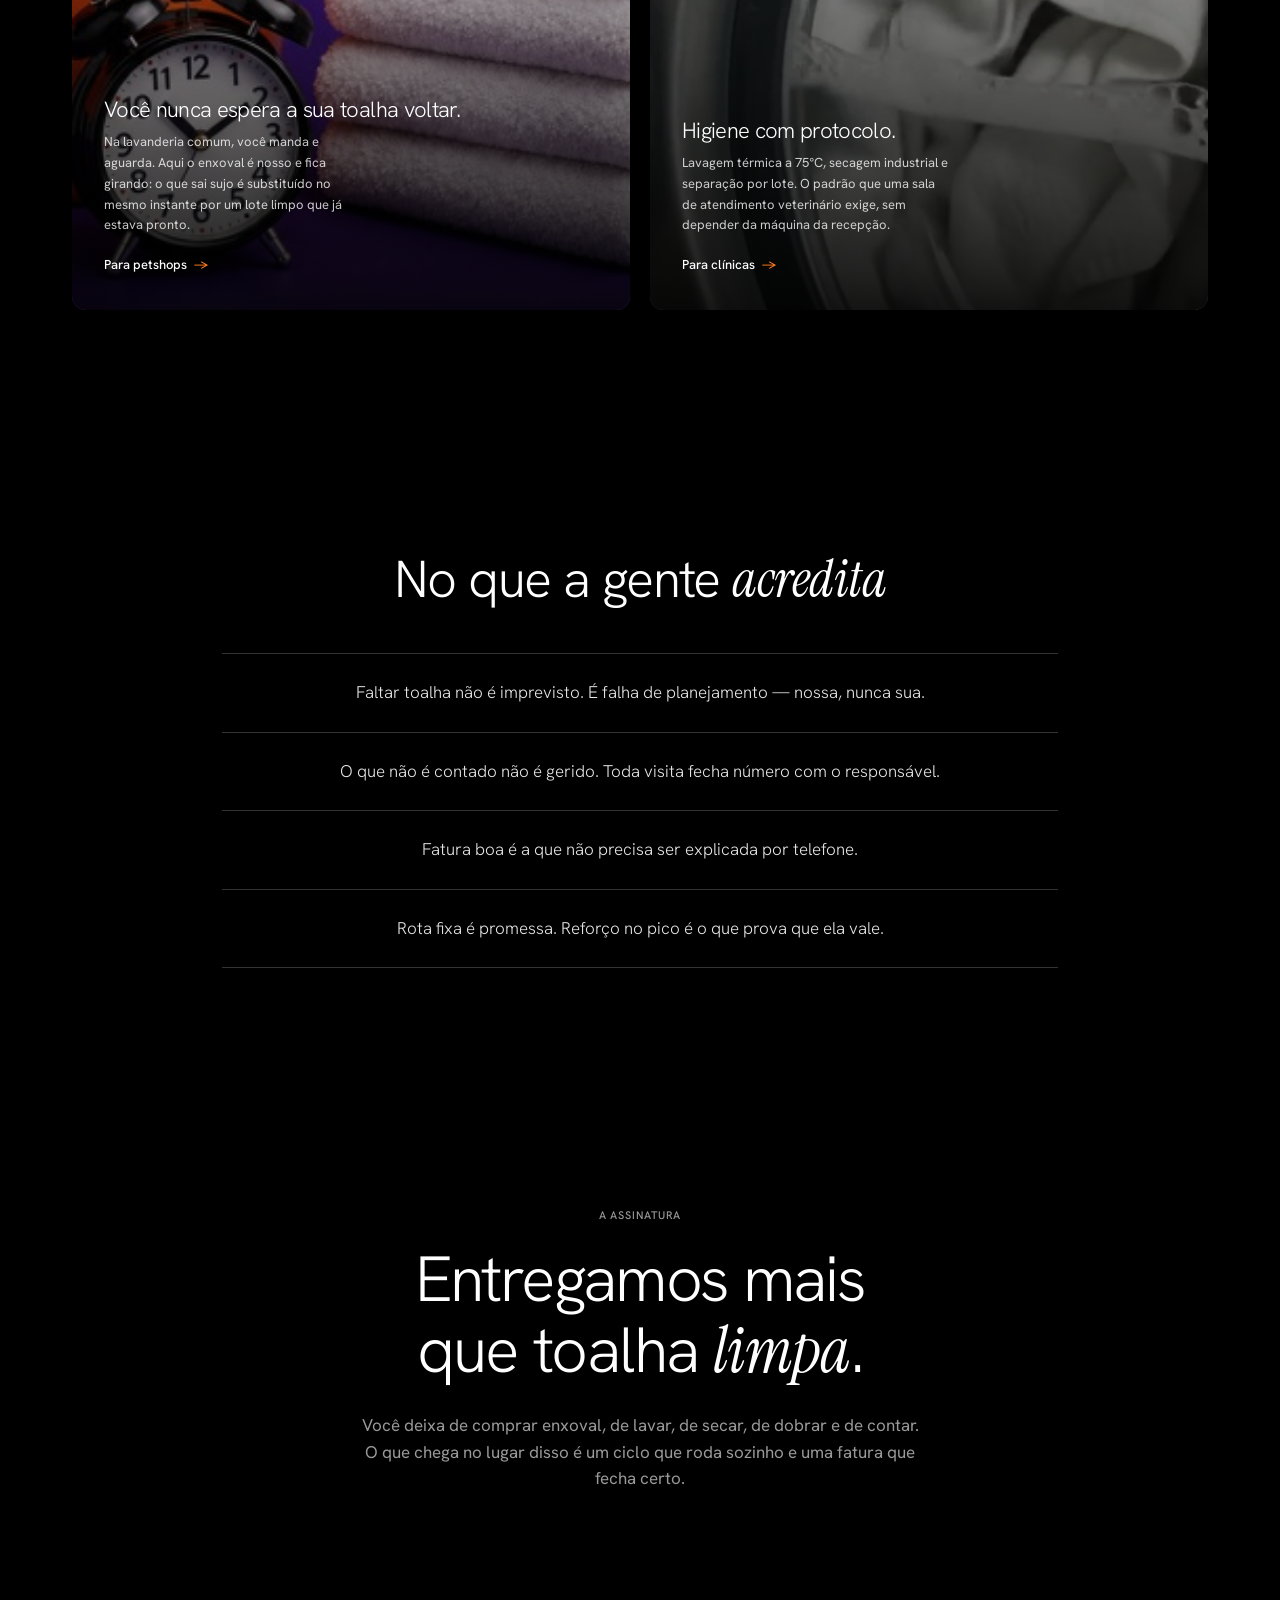
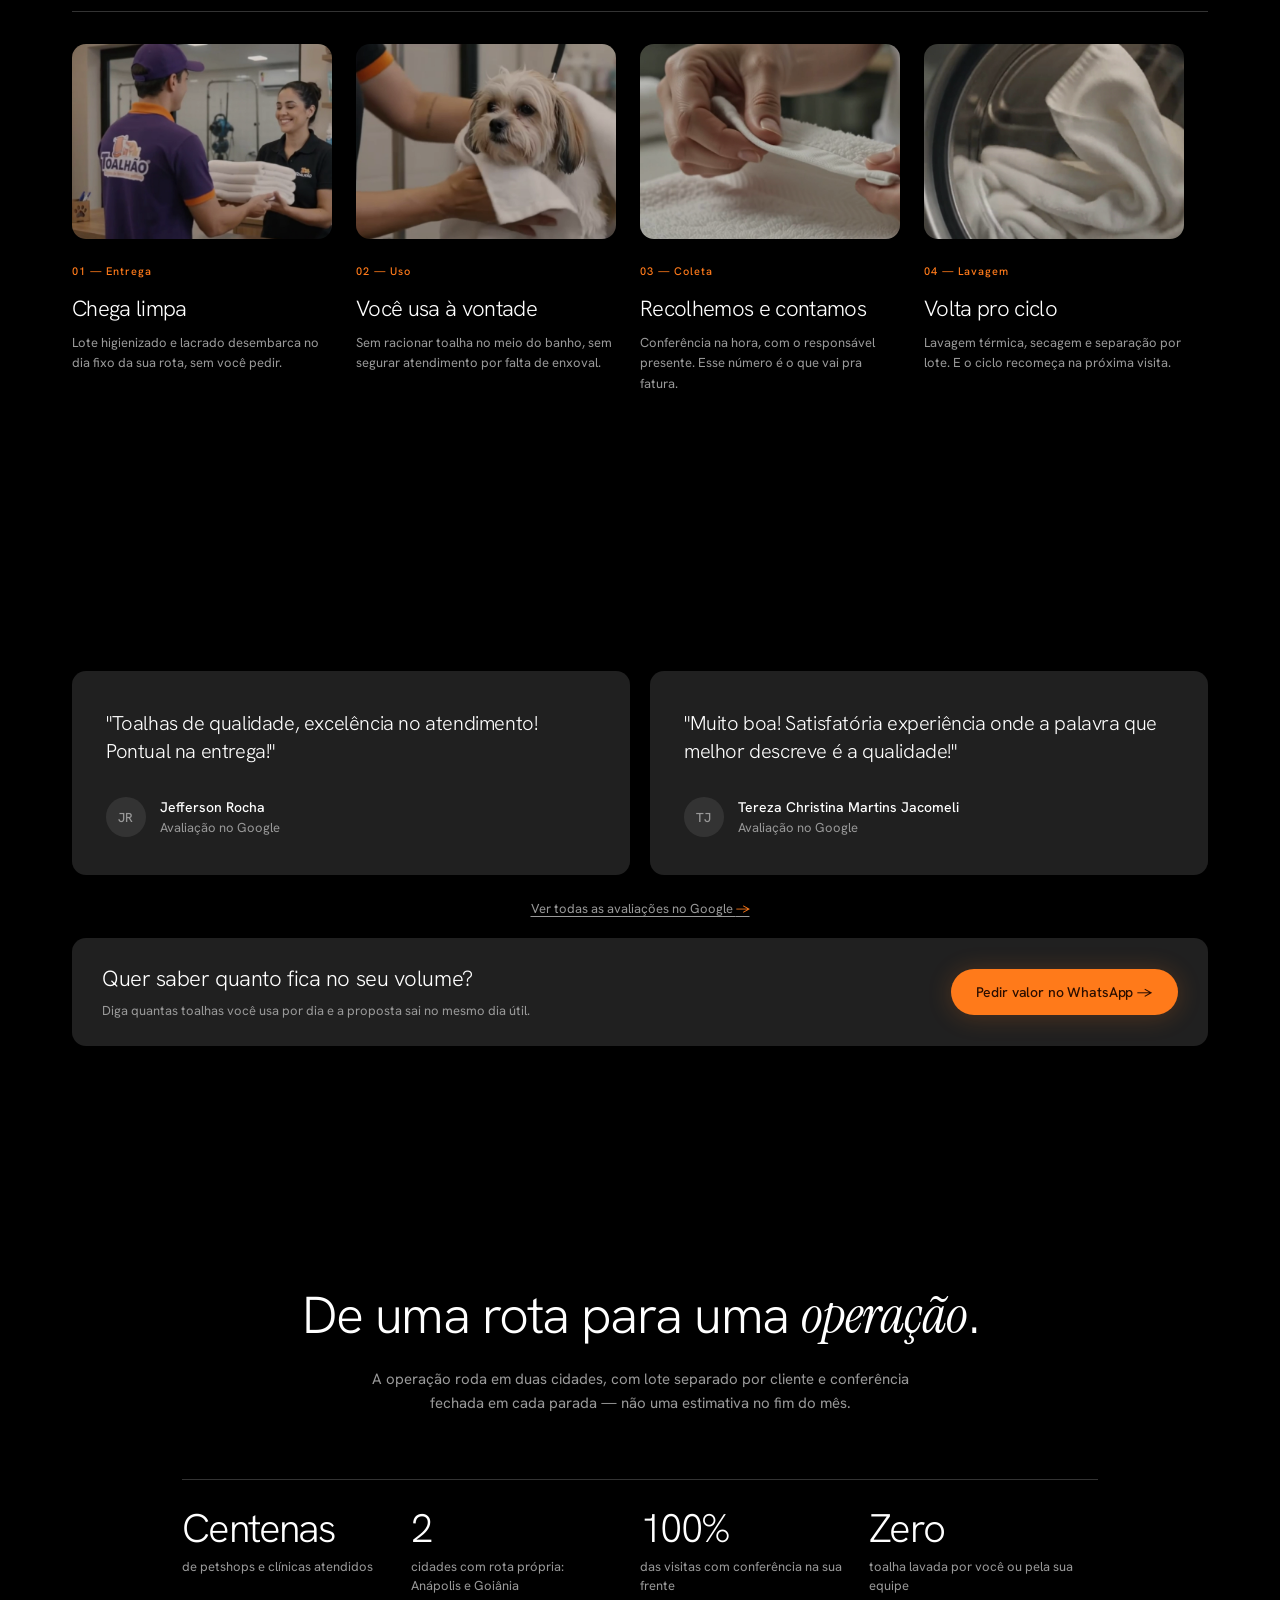
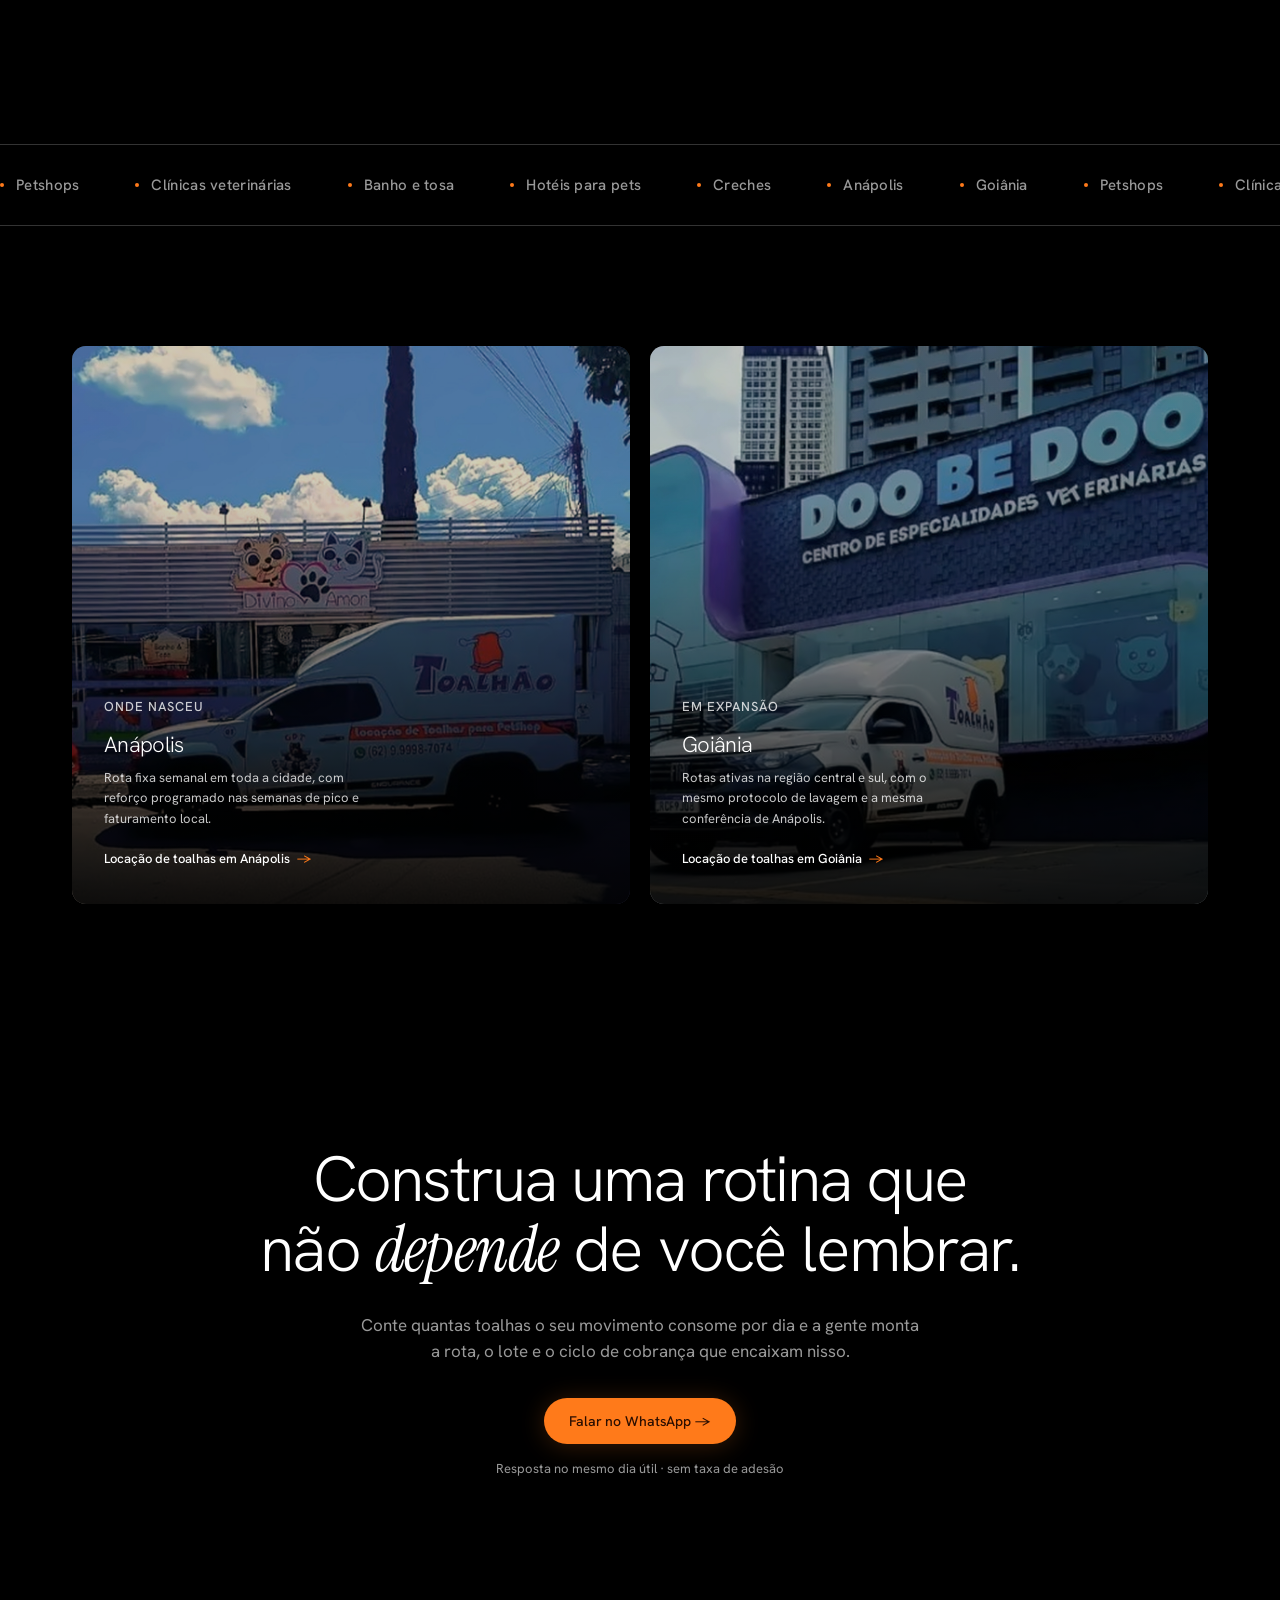
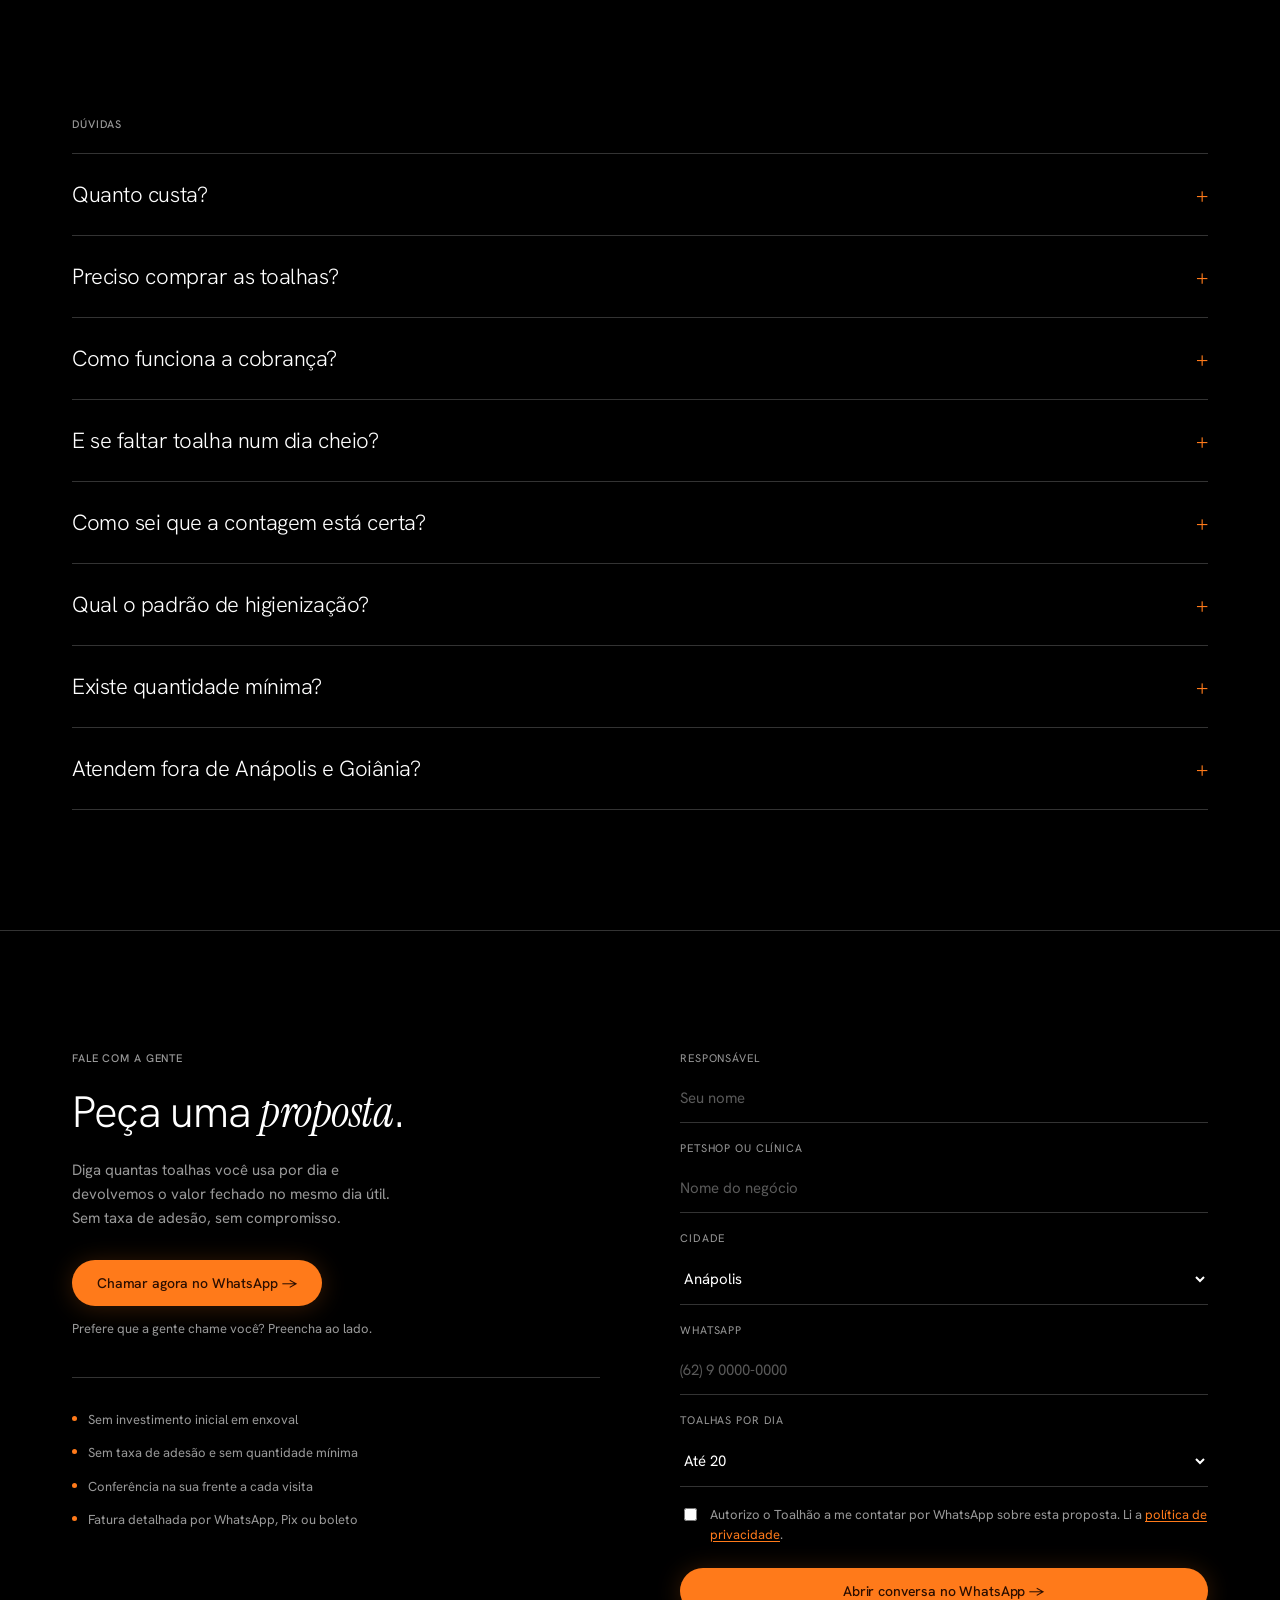
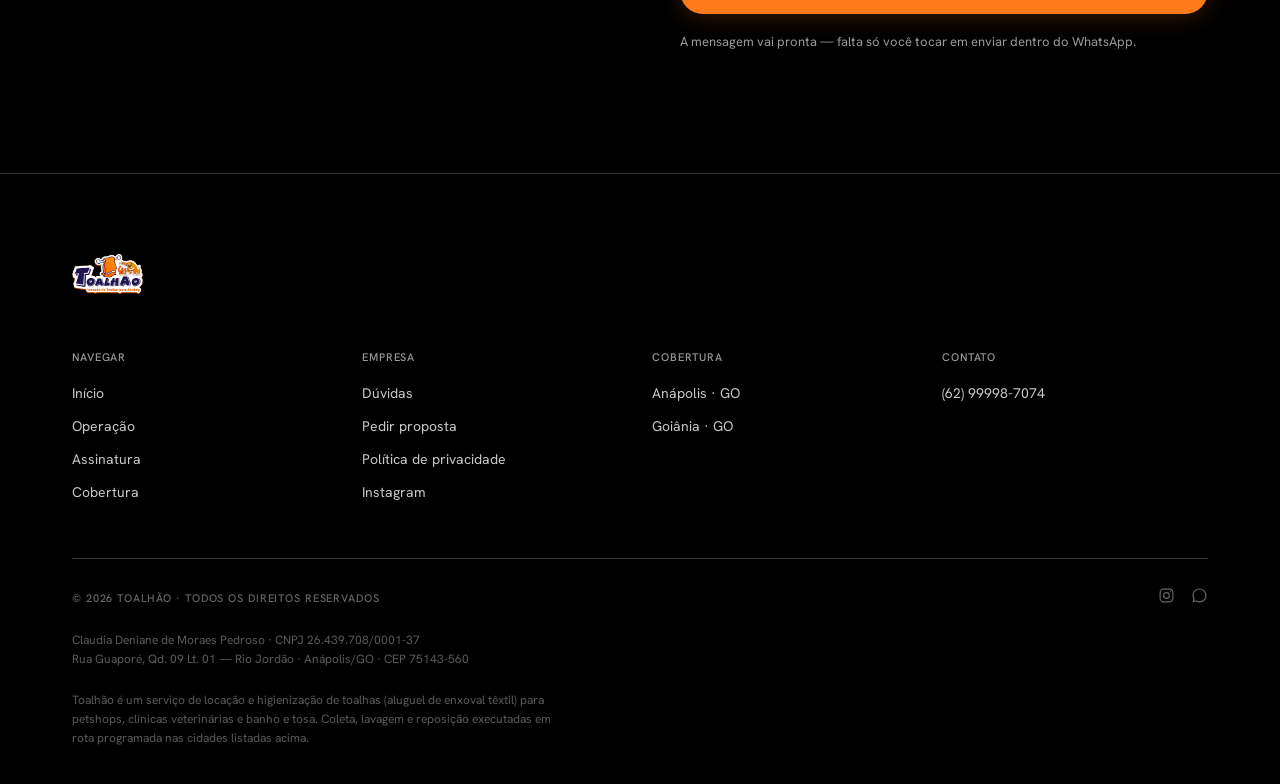
==== commit 0f603fc3: "Retira o depoimento da Flávia Moraes: é parente, confirmado O dono verificou e confirmou o parentesc" ====
--- a/index.html
+++ b/index.html
@@ -332,6 +332,13 @@
         Depoimentos reais, copiados literalmente de avaliações públicas no
         Google. Não invente texto aqui: se precisar trocar, pegue outra
         avaliação real e cole como está escrita.
+
+        CRITÉRIO: só entra avaliação de CLIENTE. Ficaram de fora as de pessoas
+        ligadas à proprietária (Claudia Deniane de Moraes Pedroso) — "Deniane"
+        Chagas Fernandes, Churrasco do "Moraes" e Flávia "Moraes", esta última
+        confirmada como parente pelo próprio dono. Depoimento de parente
+        apresentado como cliente é o mesmo problema dos nomes inventados que
+        esta página já teve, só que mais difícil de perceber.
       -->
       <article class="quote-card rv">
         <blockquote>"Toalhas de qualidade, excelência no atendimento! Pontual na entrega!"</blockquote>
@@ -344,11 +351,11 @@
         </div>
       </article>
       <article class="quote-card rv">
-        <blockquote>"Melhor investimento para o meu negócio. Toalhas esterilizadas, secagem rápida e um atendimento de primeira. A parceria com a Toalhão trouxe mais profissionalismo e higiene ao nosso trabalho."</blockquote>
+        <blockquote>"Muito boa! Satisfatória experiência onde a palavra que melhor descreve é a qualidade!"</blockquote>
         <div class="quote-meta">
-          <div class="quote-avatar">FM</div>
+          <div class="quote-avatar">TJ</div>
           <div>
-            <b>Flávia Moraes</b>
+            <b>Tereza Christina Martins Jacomeli</b>
             <span>Avaliação no Google</span>
           </div>
         </div>
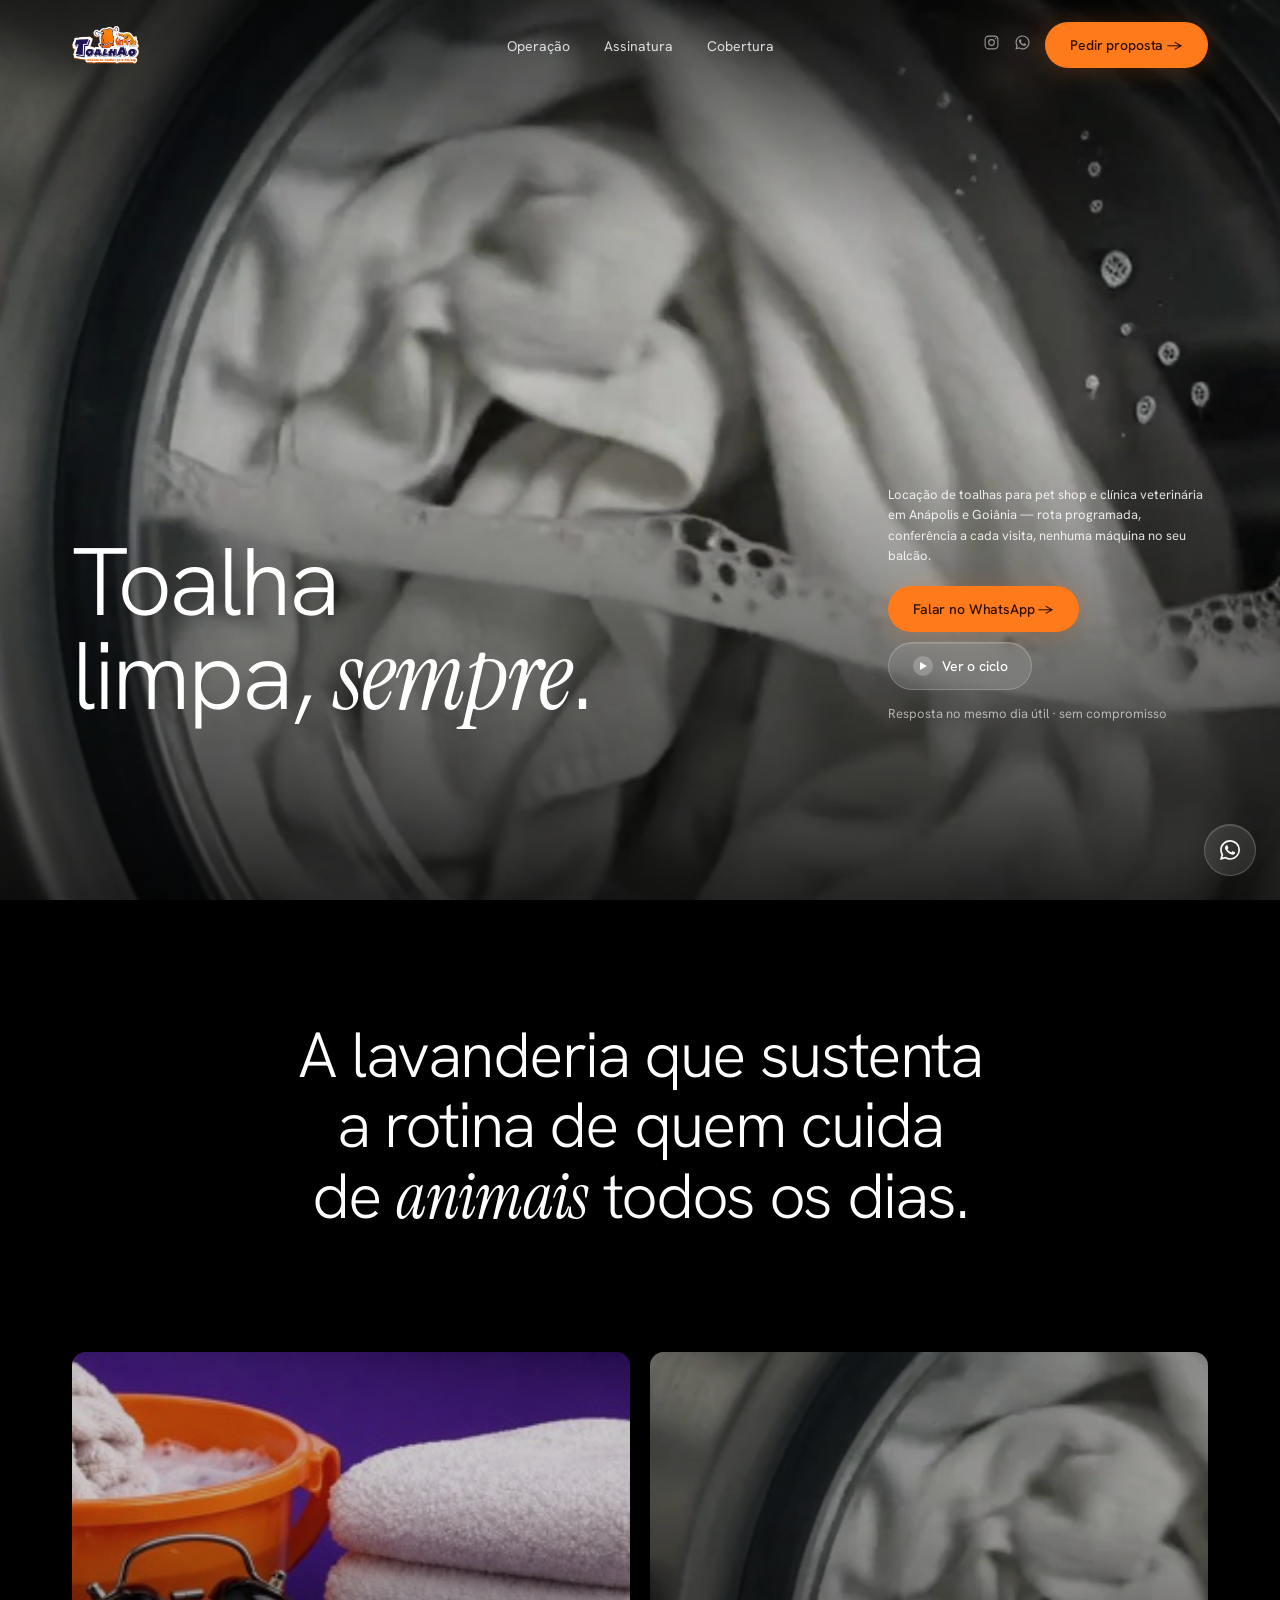
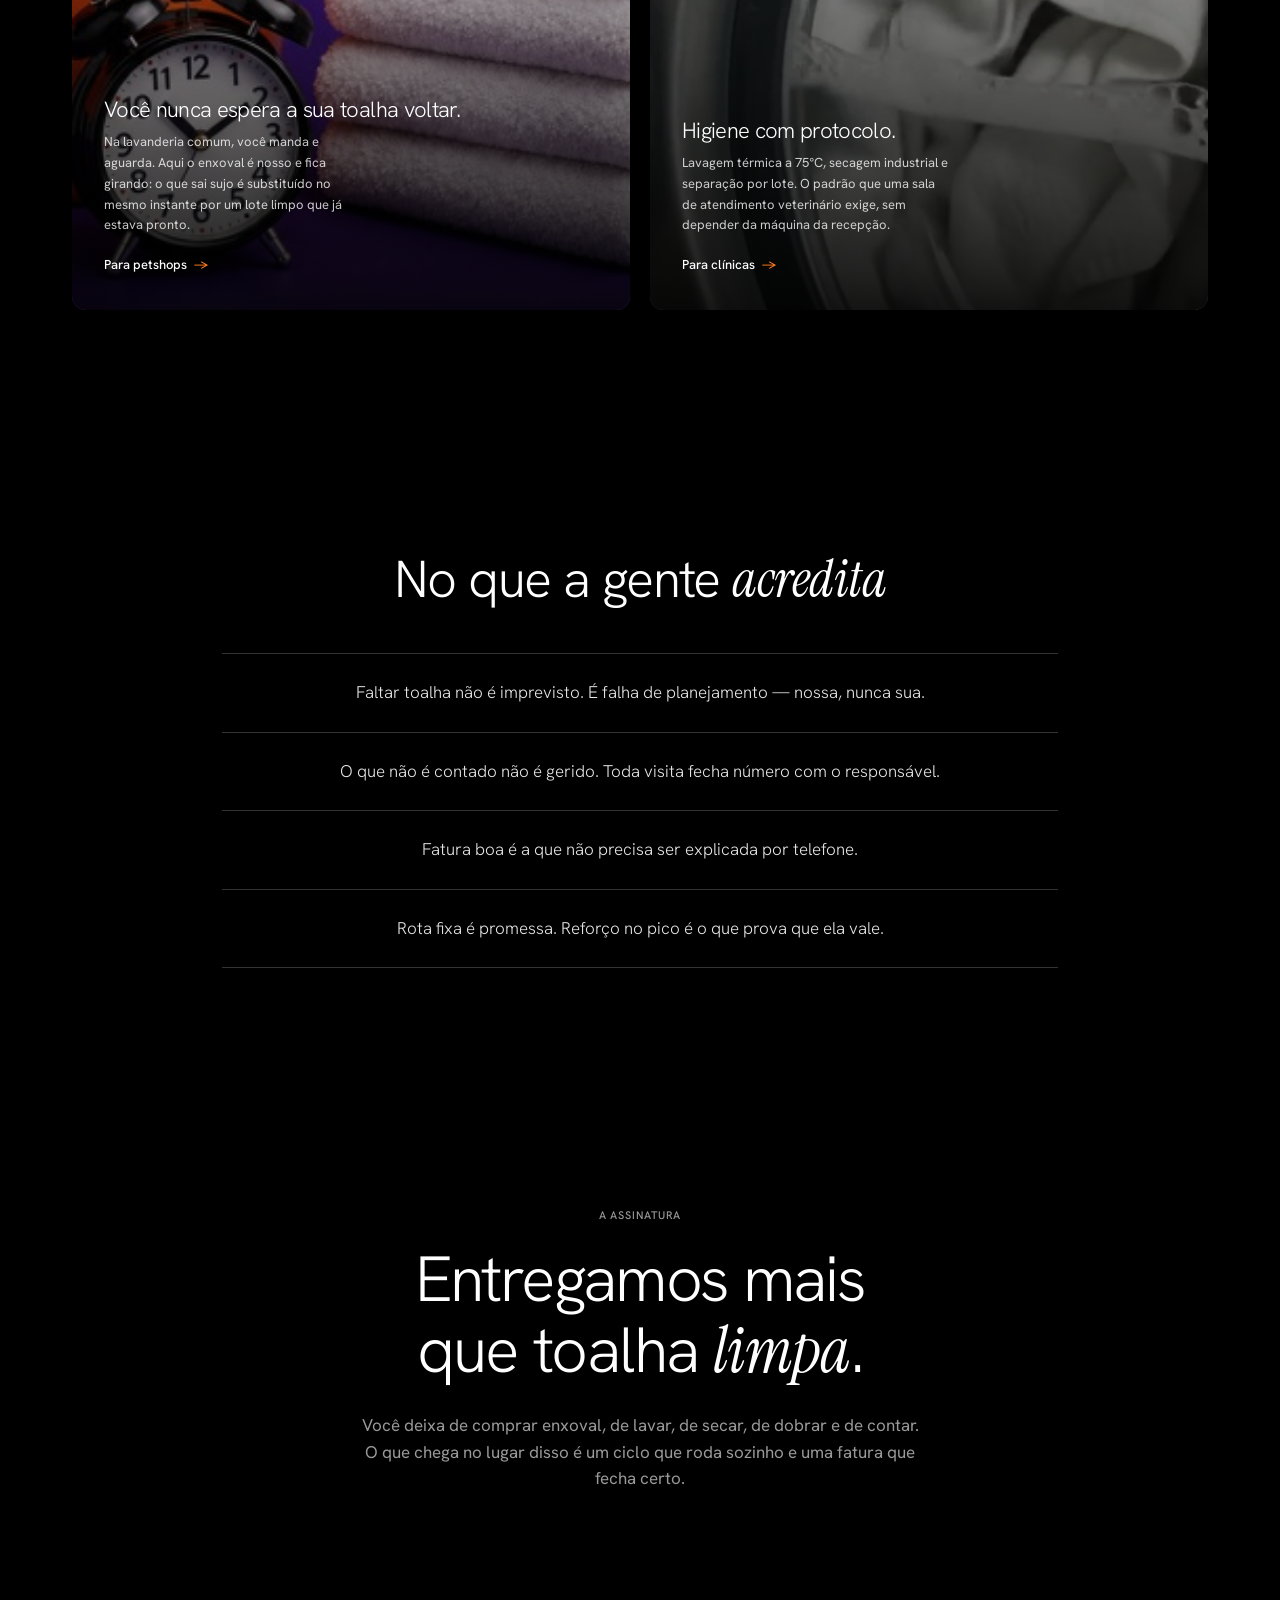
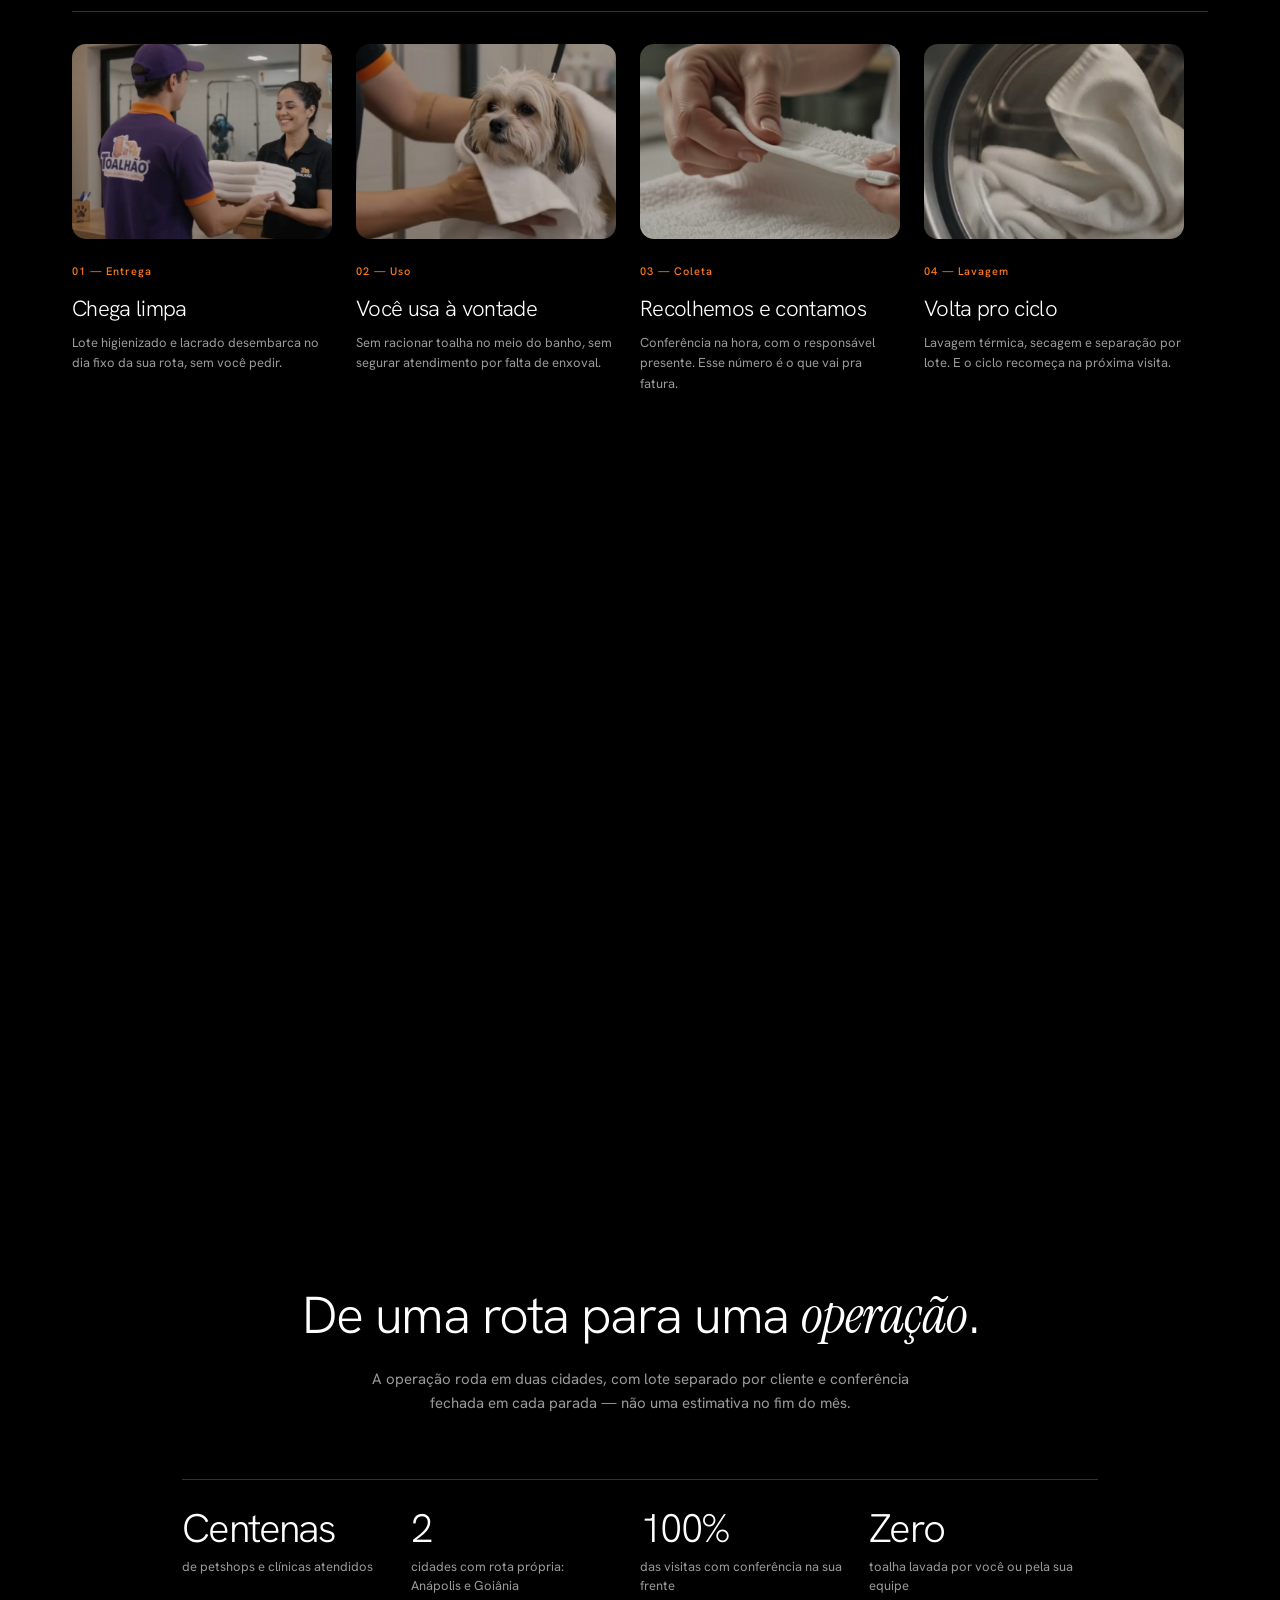
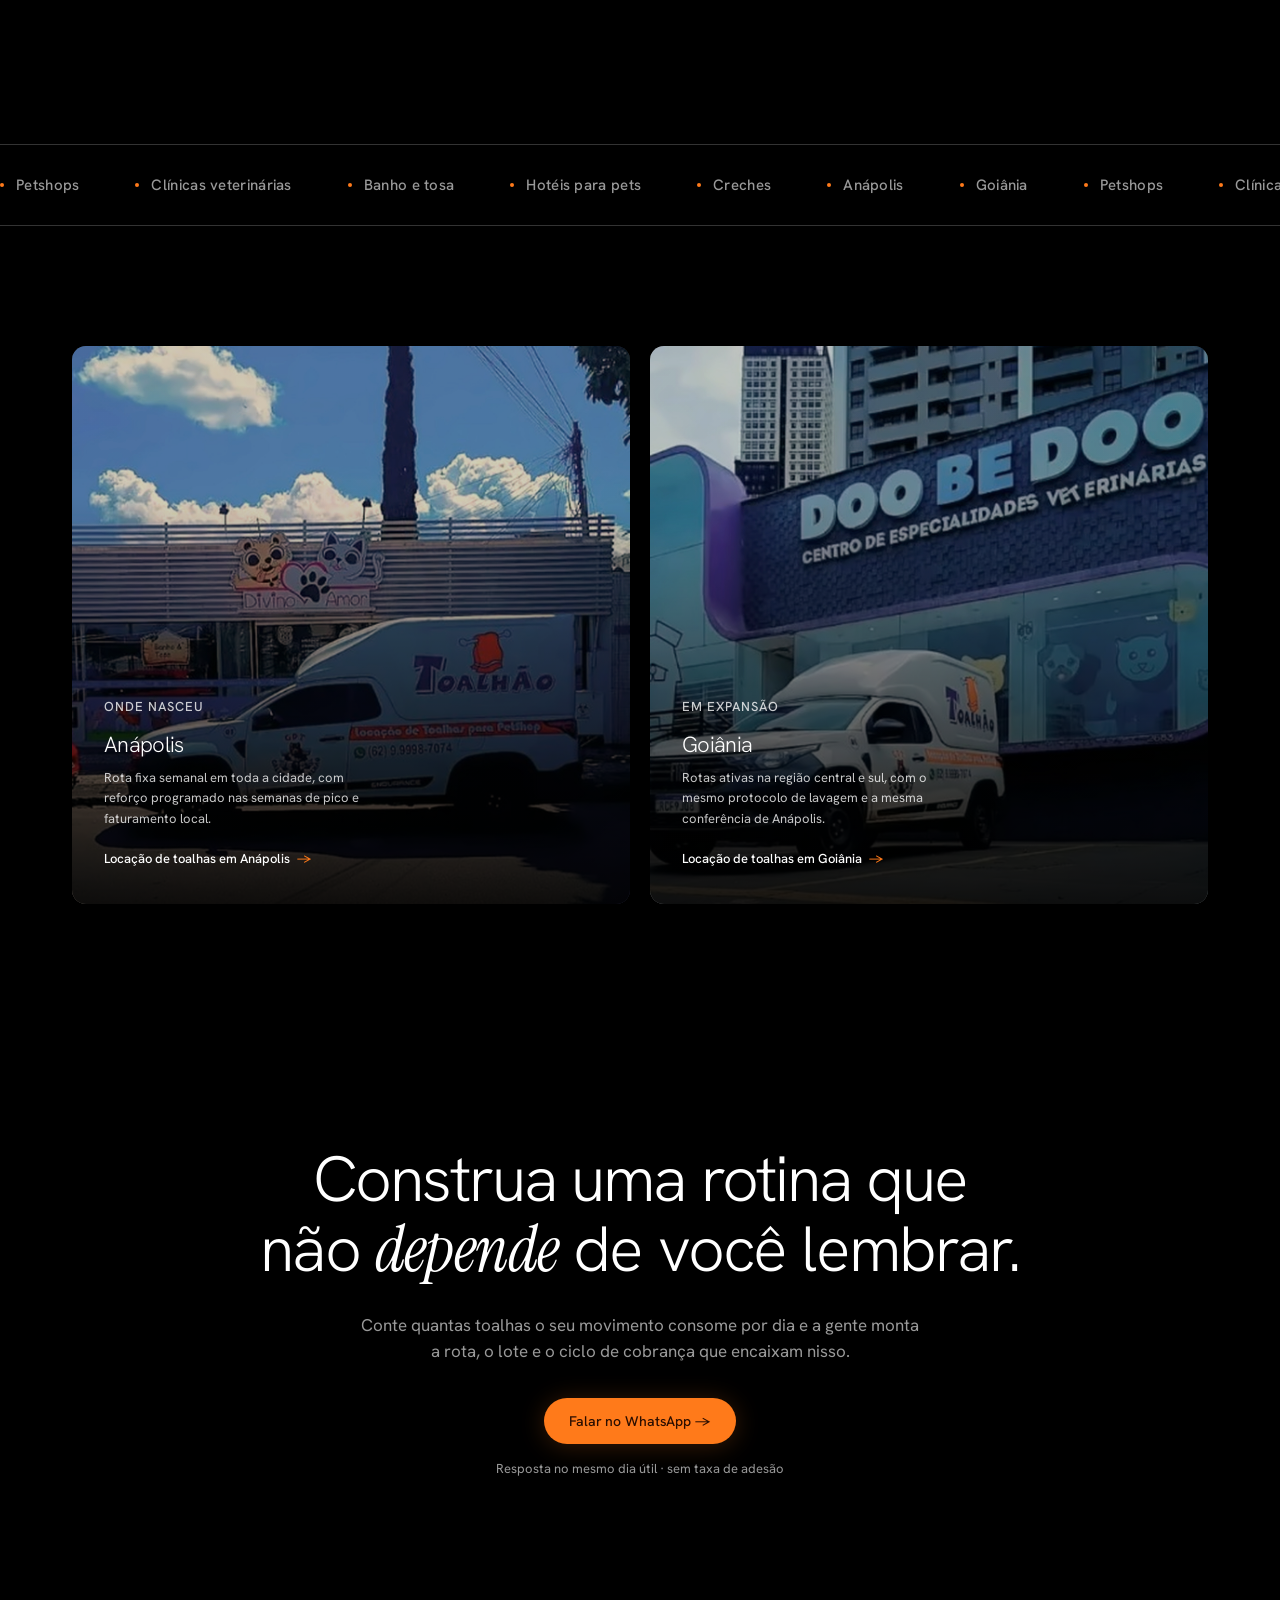
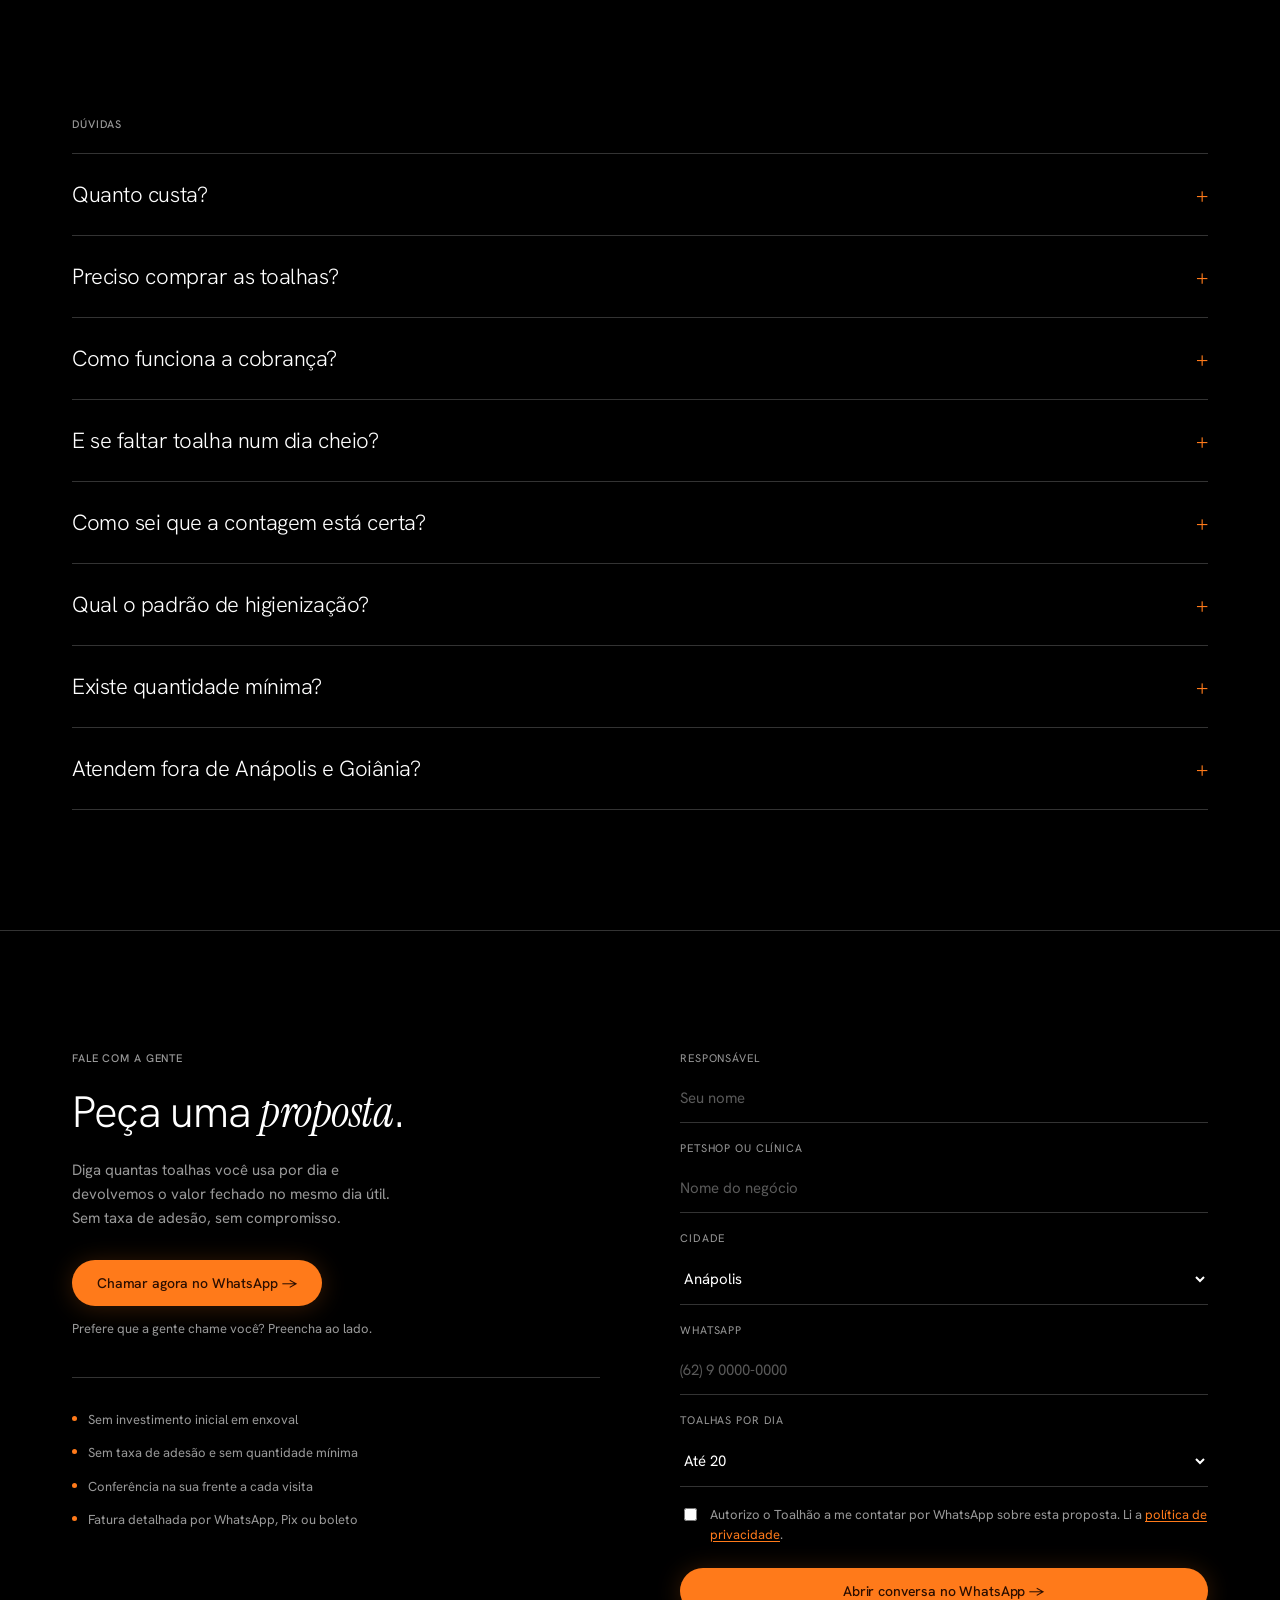
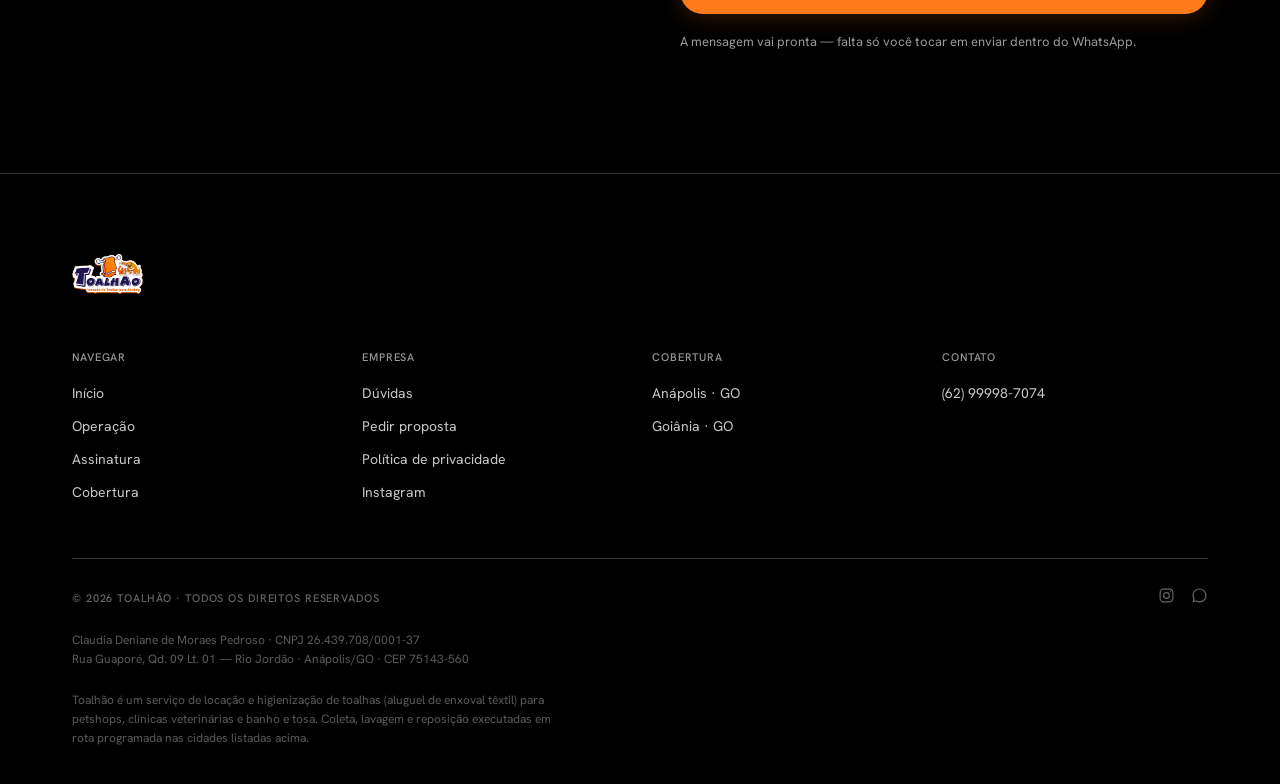
==== commit 87dc78e1: "Usa no site o mesmo ícone do app do Toalhão O painel em toalhao.vercel.app e o site mostravam toalha" ====
--- a/index.html
+++ b/index.html
@@ -27,7 +27,6 @@
 
 <!-- Ícone da aba: a toalha laranja da marca -->
 <link rel="icon" href="images/favicon.ico" sizes="16x16 32x32 48x48">
-<link rel="icon" href="images/favicon.svg" type="image/svg+xml">
 <link rel="icon" href="images/favicon-32.png" type="image/png" sizes="32x32">
 <link rel="apple-touch-icon" href="images/apple-touch-icon.png">
 <meta name="theme-color" content="#000000">
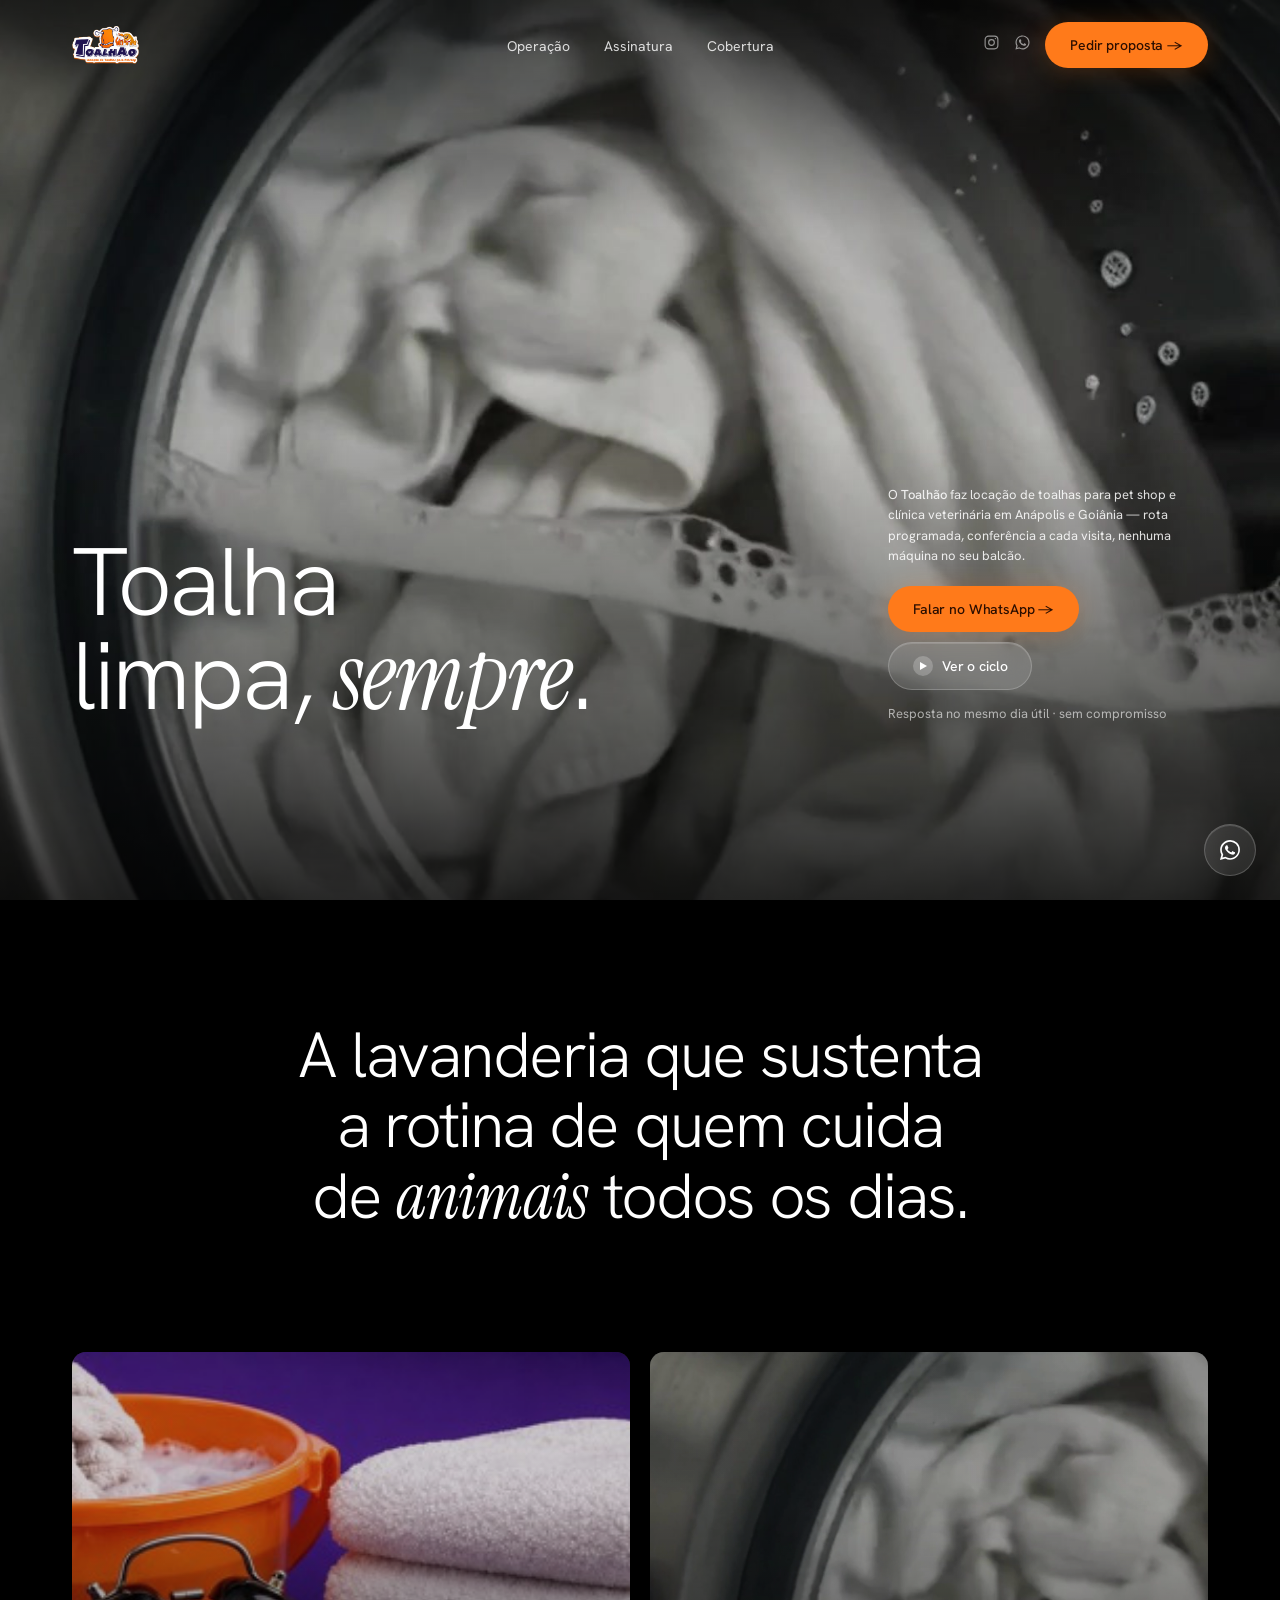
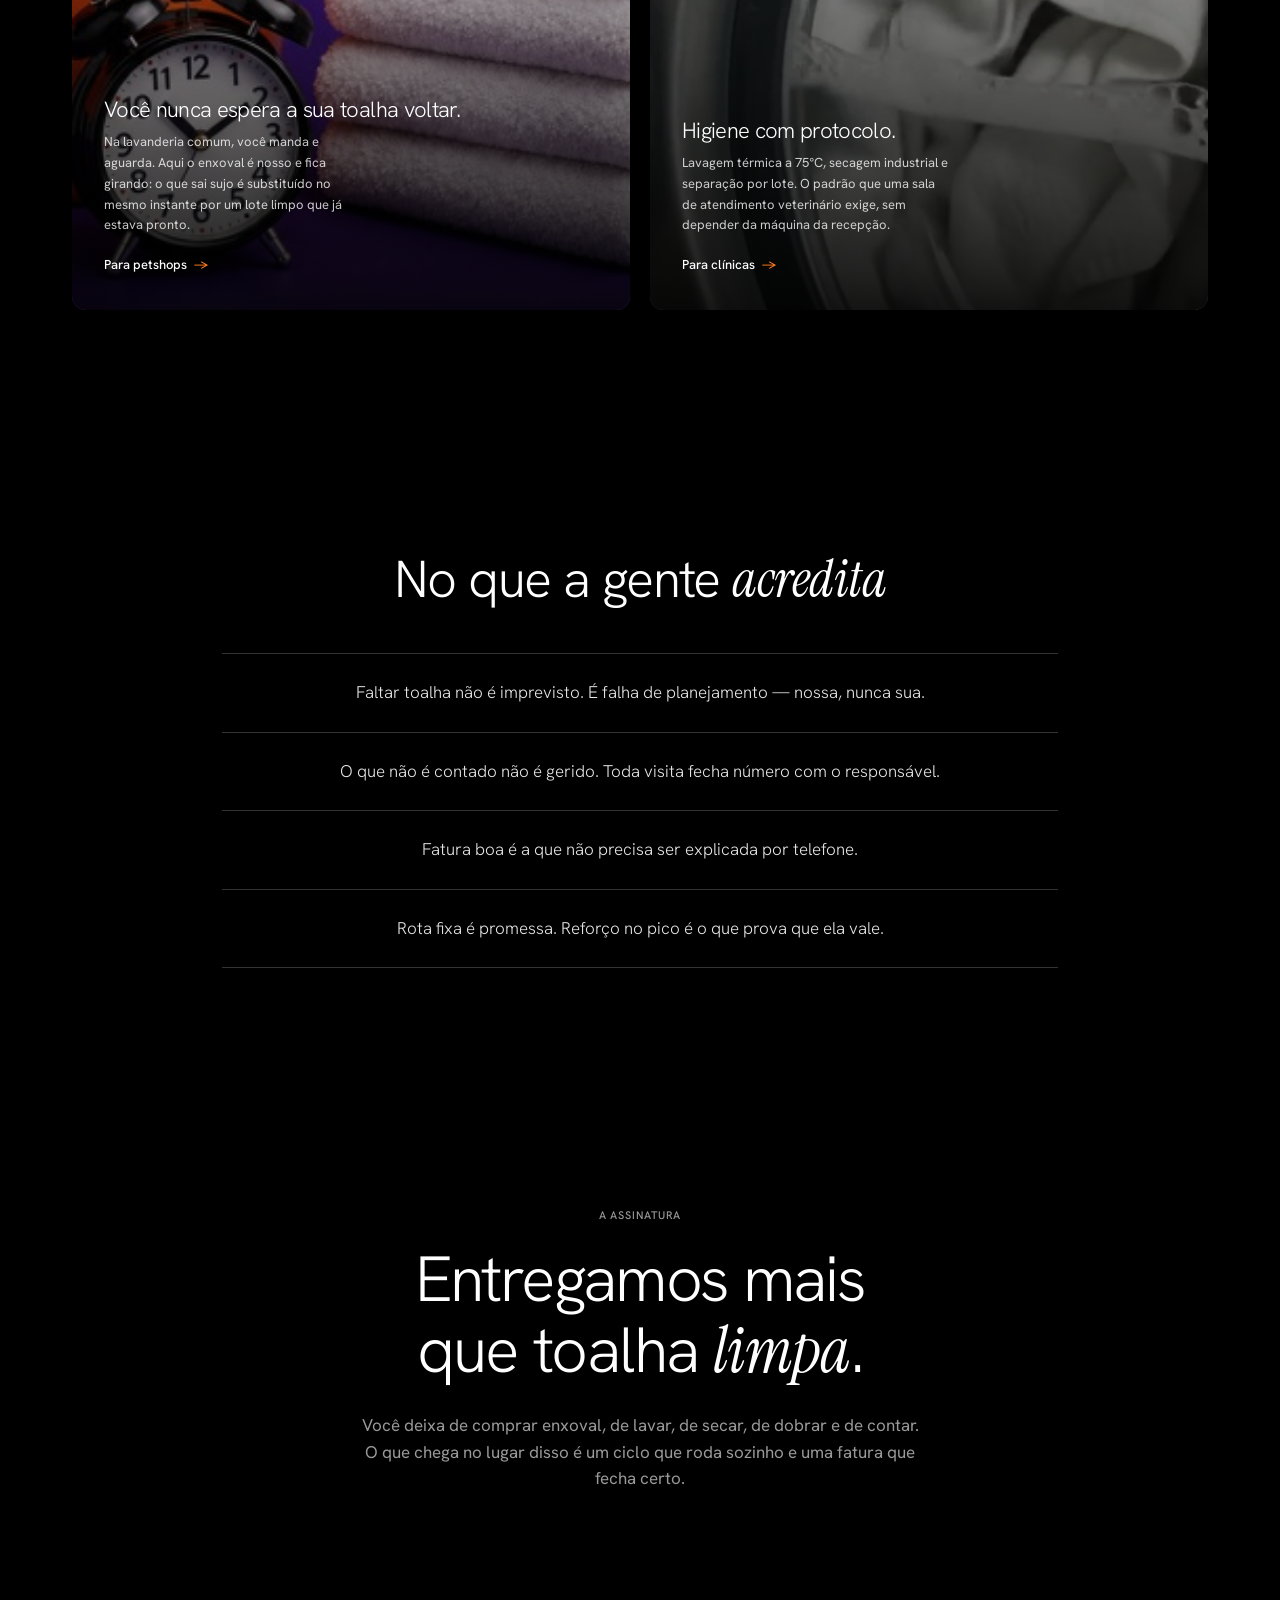
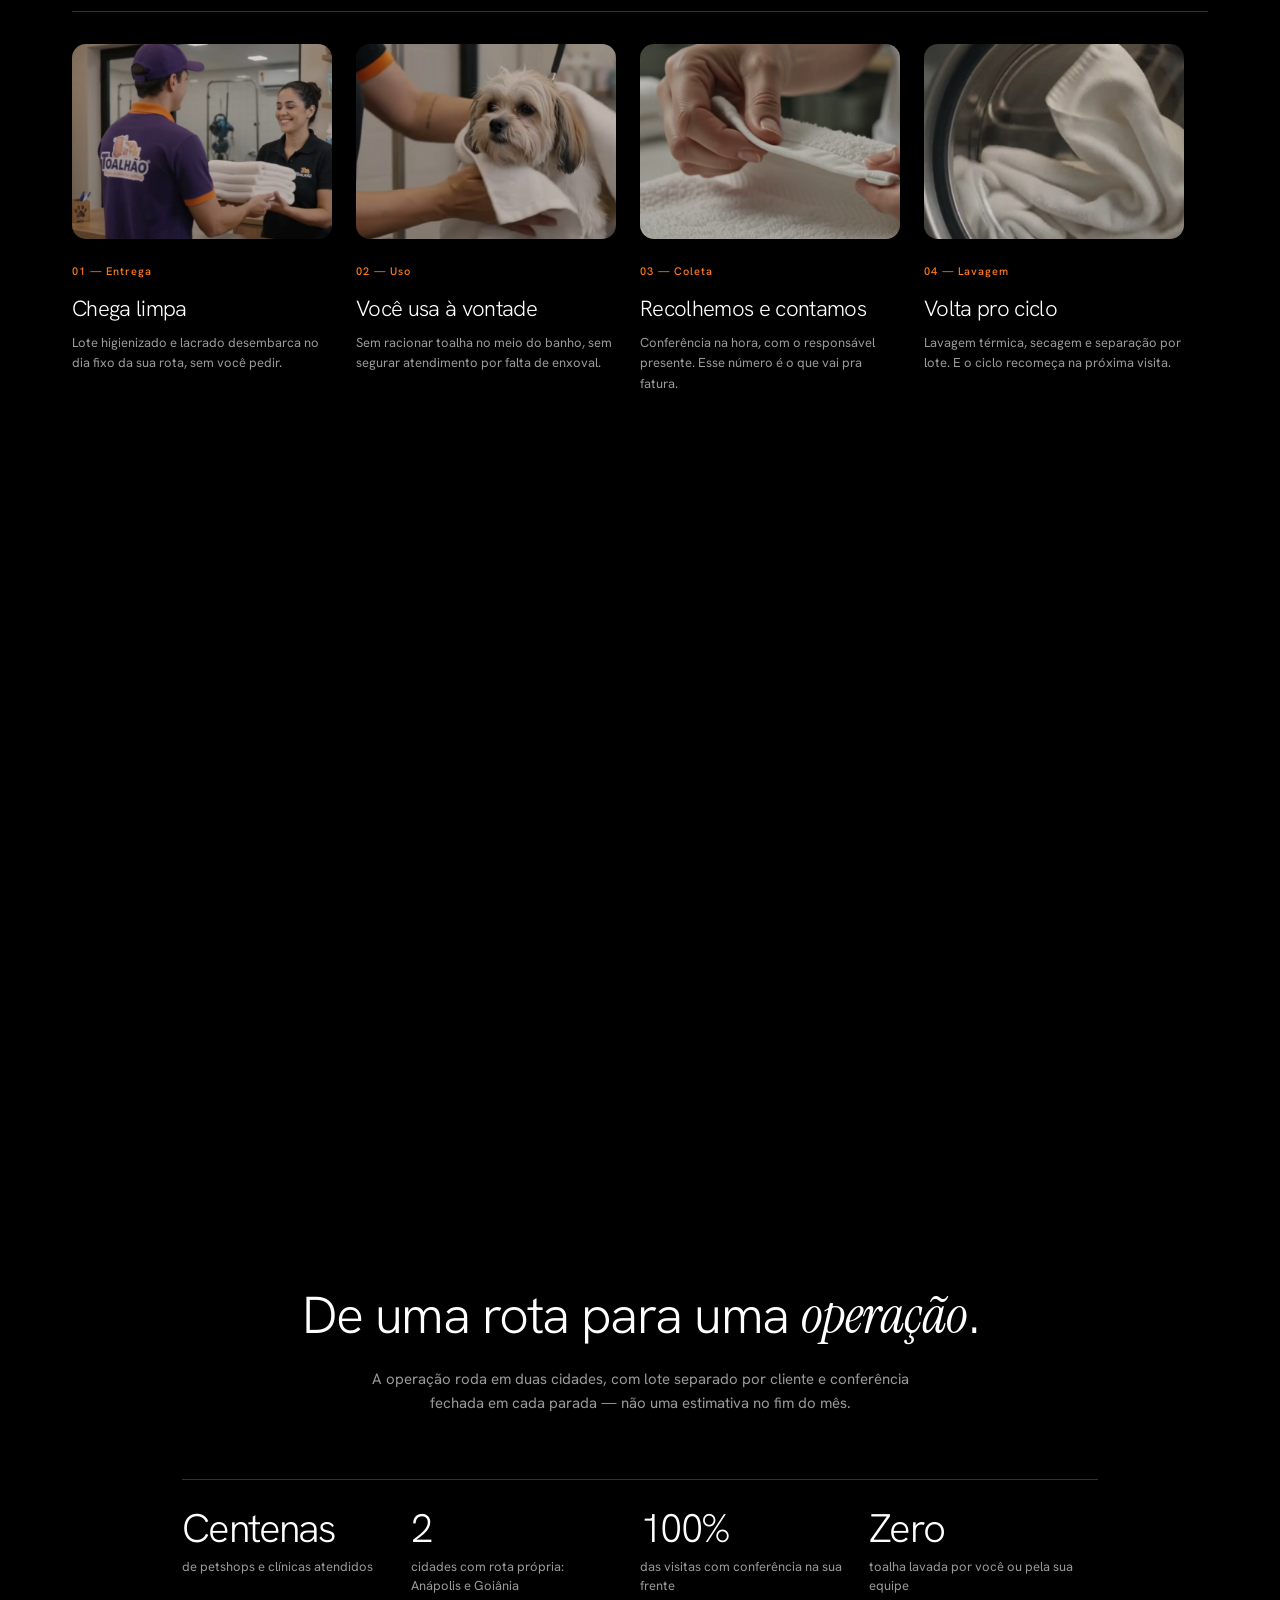
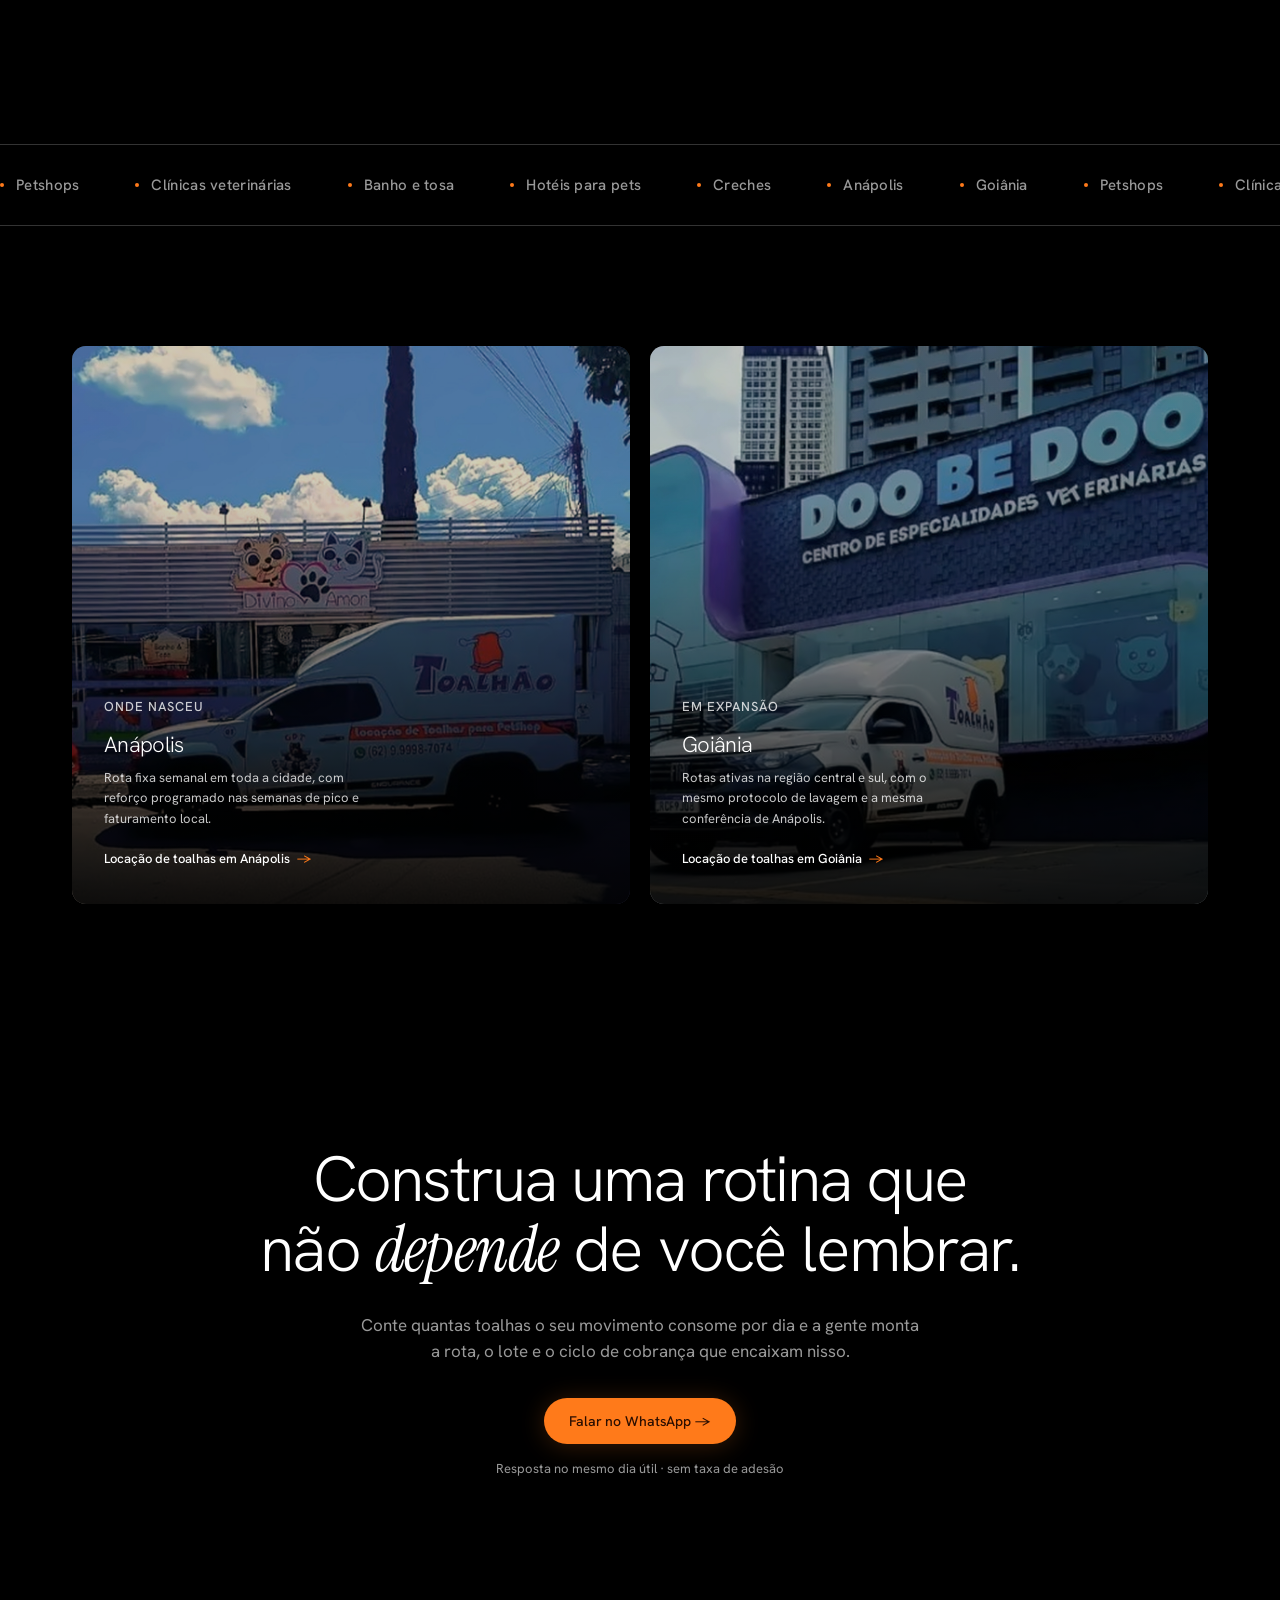
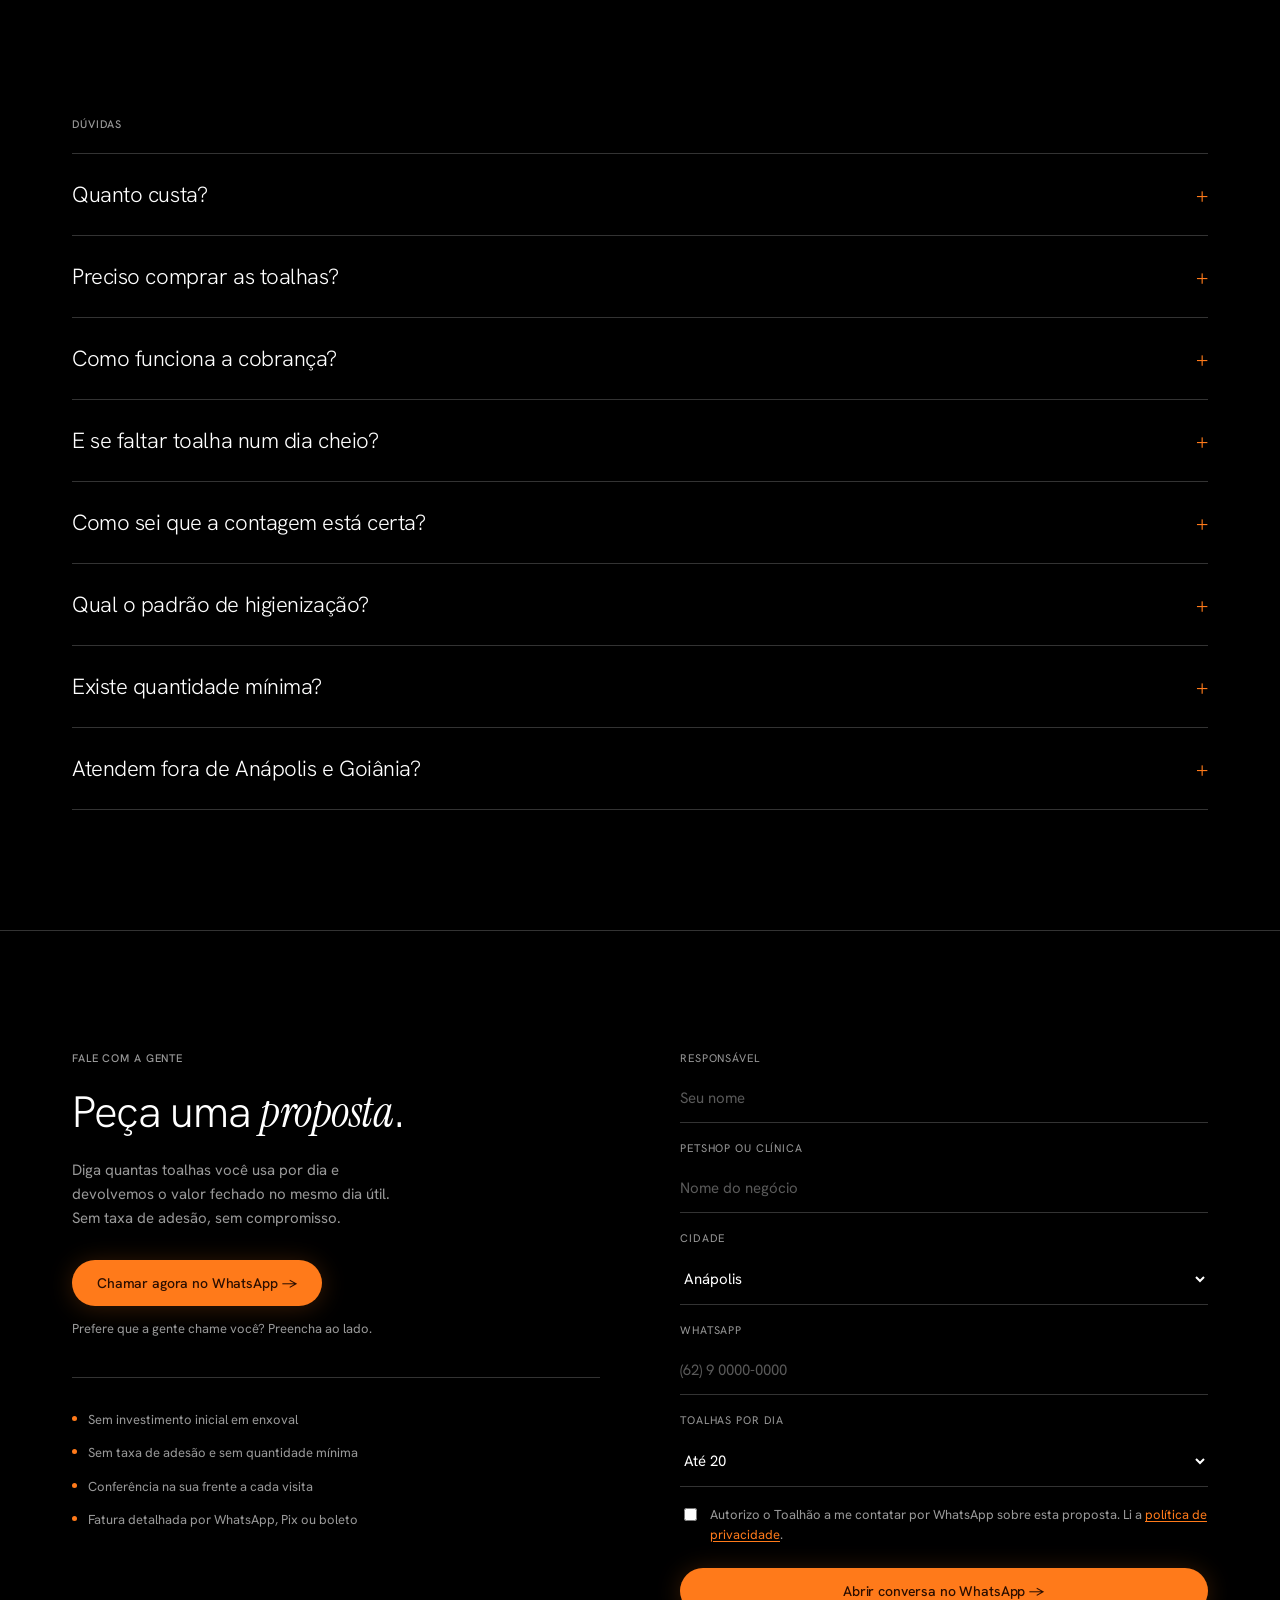
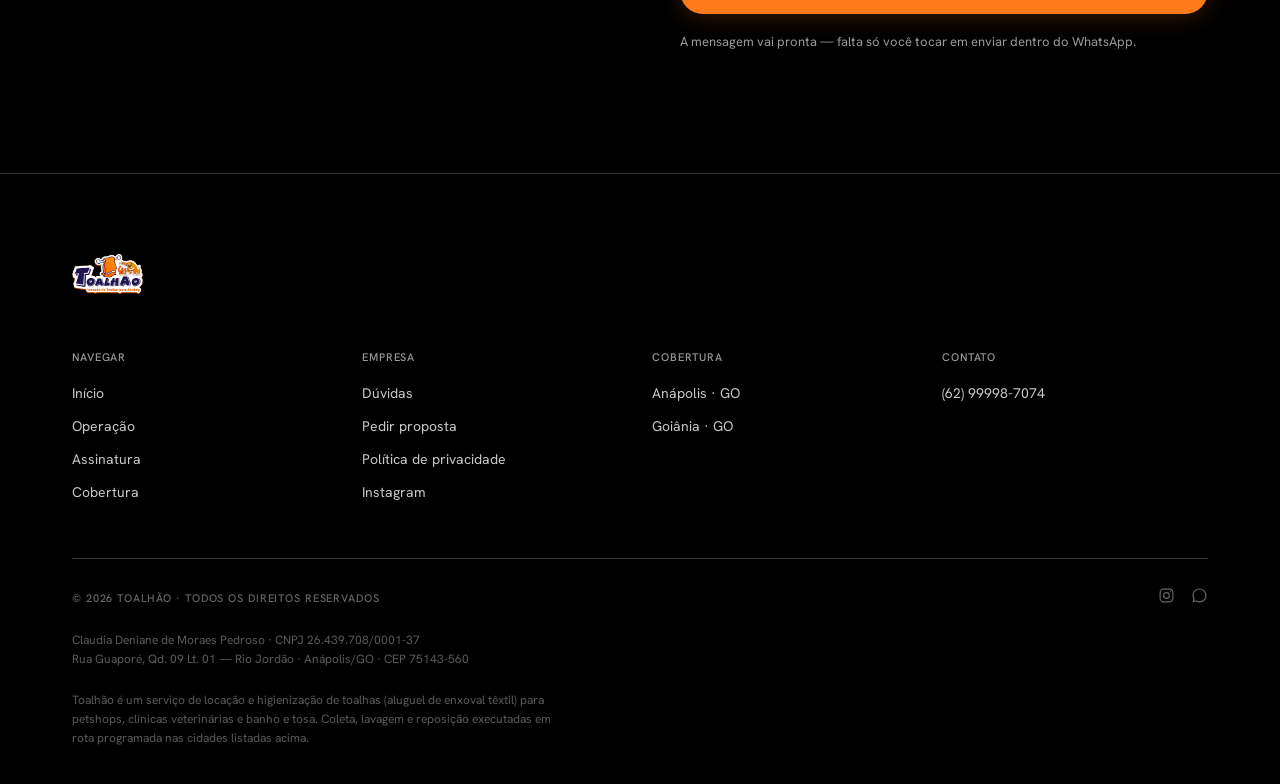
==== commit ecb746c2: "Põe a marca no primeiro parágrafo da home Quem busca por "toalhao" não achava o site, e uma das caus" ====
--- a/index.html
+++ b/index.html
@@ -26,6 +26,7 @@
 <meta name="twitter:image" content="https://www.toalhao.com/images/og-card.jpg">
 
 <!-- Ícone da aba: a toalha laranja da marca -->
+<link rel="icon" href="images/favicon.png" type="image/png">
 <link rel="icon" href="images/favicon.ico" sizes="16x16 32x32 48x48">
 <link rel="icon" href="images/favicon-32.png" type="image/png" sizes="32x32">
 <link rel="apple-touch-icon" href="images/apple-touch-icon.png">
@@ -243,7 +244,7 @@
     <div class="hero-row">
       <h1>Toalha limpa, <em>sempre</em>.</h1>
       <div class="hero-aside">
-        <p>Locação de toalhas para pet shop e clínica veterinária em Anápolis e Goiânia — rota programada, conferência a cada visita, nenhuma máquina no seu balcão.</p>
+        <p>O <strong>Toalhão</strong> faz locação de toalhas para pet shop e clínica veterinária em Anápolis e Goiânia — rota programada, conferência a cada visita, nenhuma máquina no seu balcão.</p>
         <div class="hero-cta">
           <a class="btn btn-accent" href="https://wa.me/5562999987074?text=Ol%C3%A1!%20Vim%20pelo%20site%20e%20quero%20saber%20quanto%20fica%20a%20assinatura%20de%20toalhas%20para%20o%20meu%20petshop." target="_blank" rel="noopener">Falar no WhatsApp →</a>
           <a class="btn btn-glass" href="#assinatura">
--- a/styles.css
+++ b/styles.css
@@ -404,3 +404,8 @@
   }
   .ver-avaliacoes a:hover{color:var(--white);}
   .ver-avaliacoes span{color:var(--accent);}
+
+  /* A marca aparece no primeiro parágrafo por causa de busca por nome, mas
+     visualmente deve pesar igual ao resto: aqui <strong> é sinal semântico,
+     não ênfase de leitura. */
+  .hero-aside strong{font-weight:500;}
